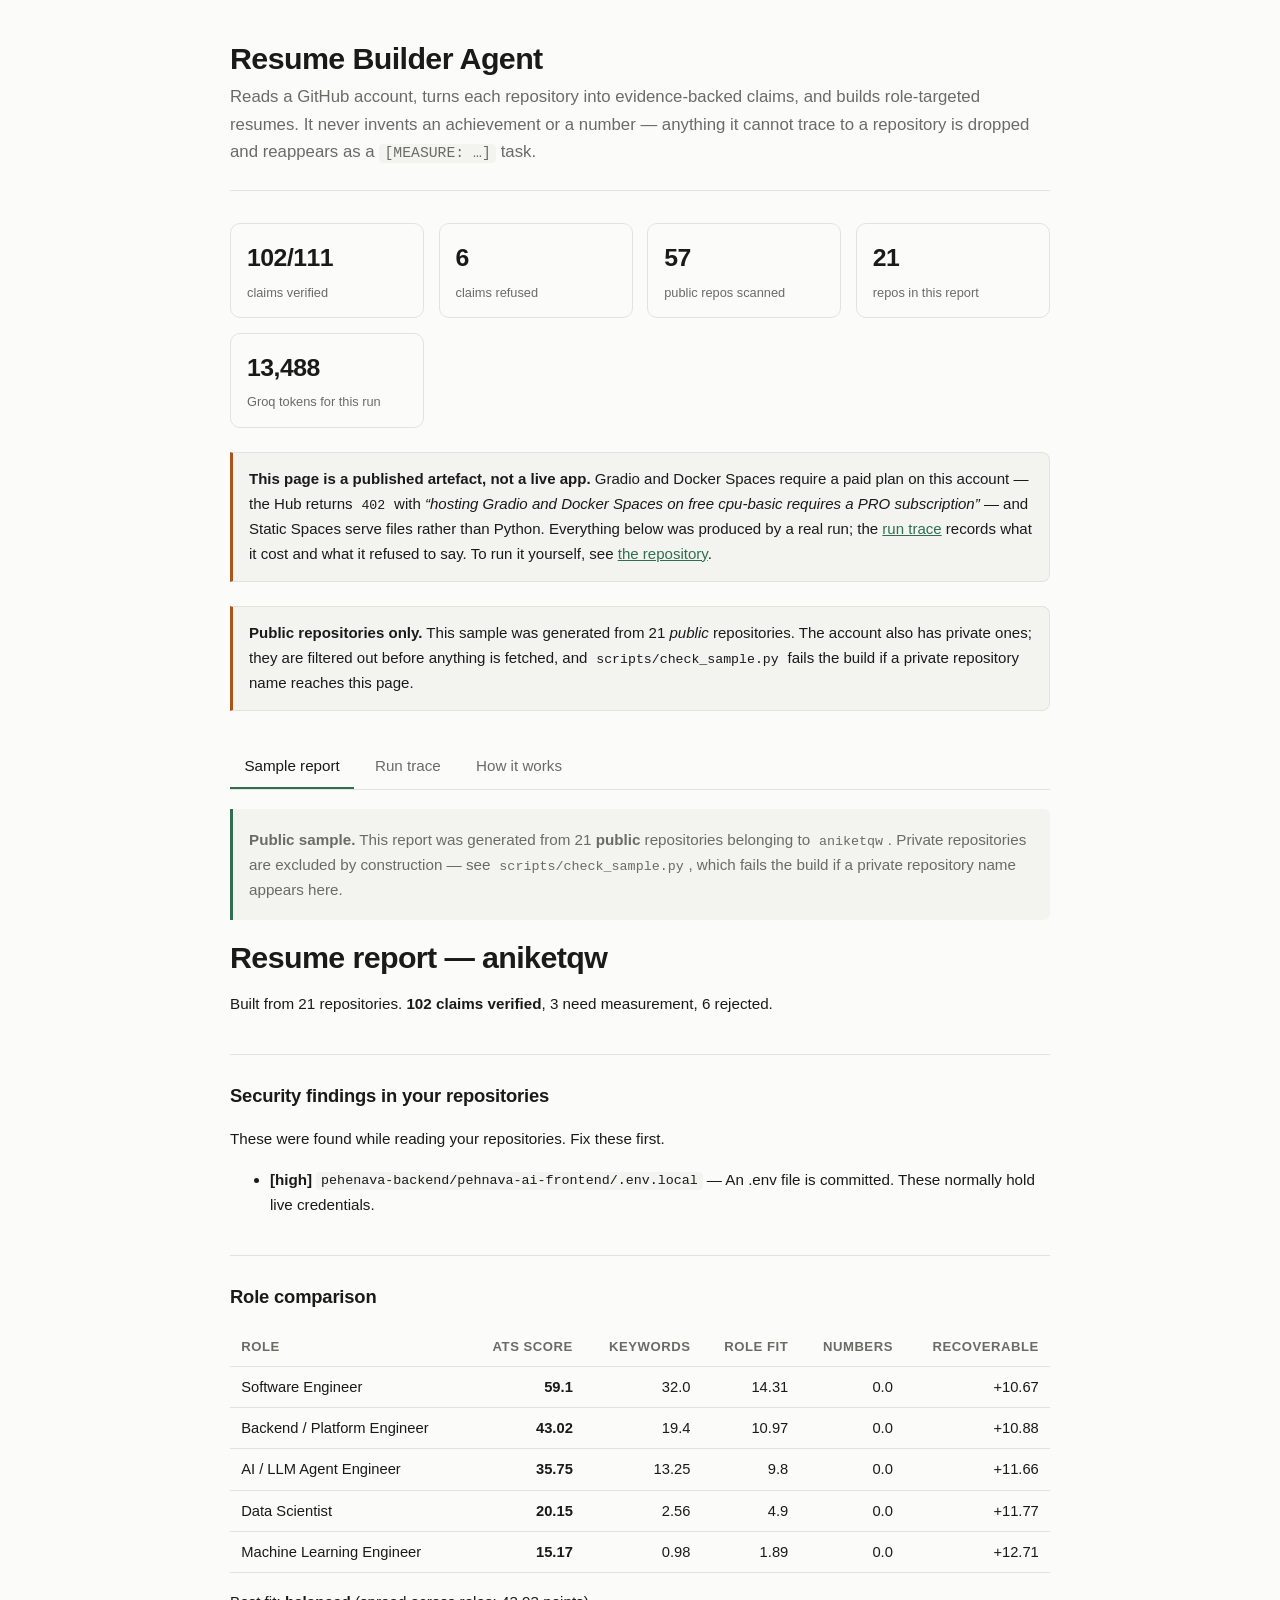
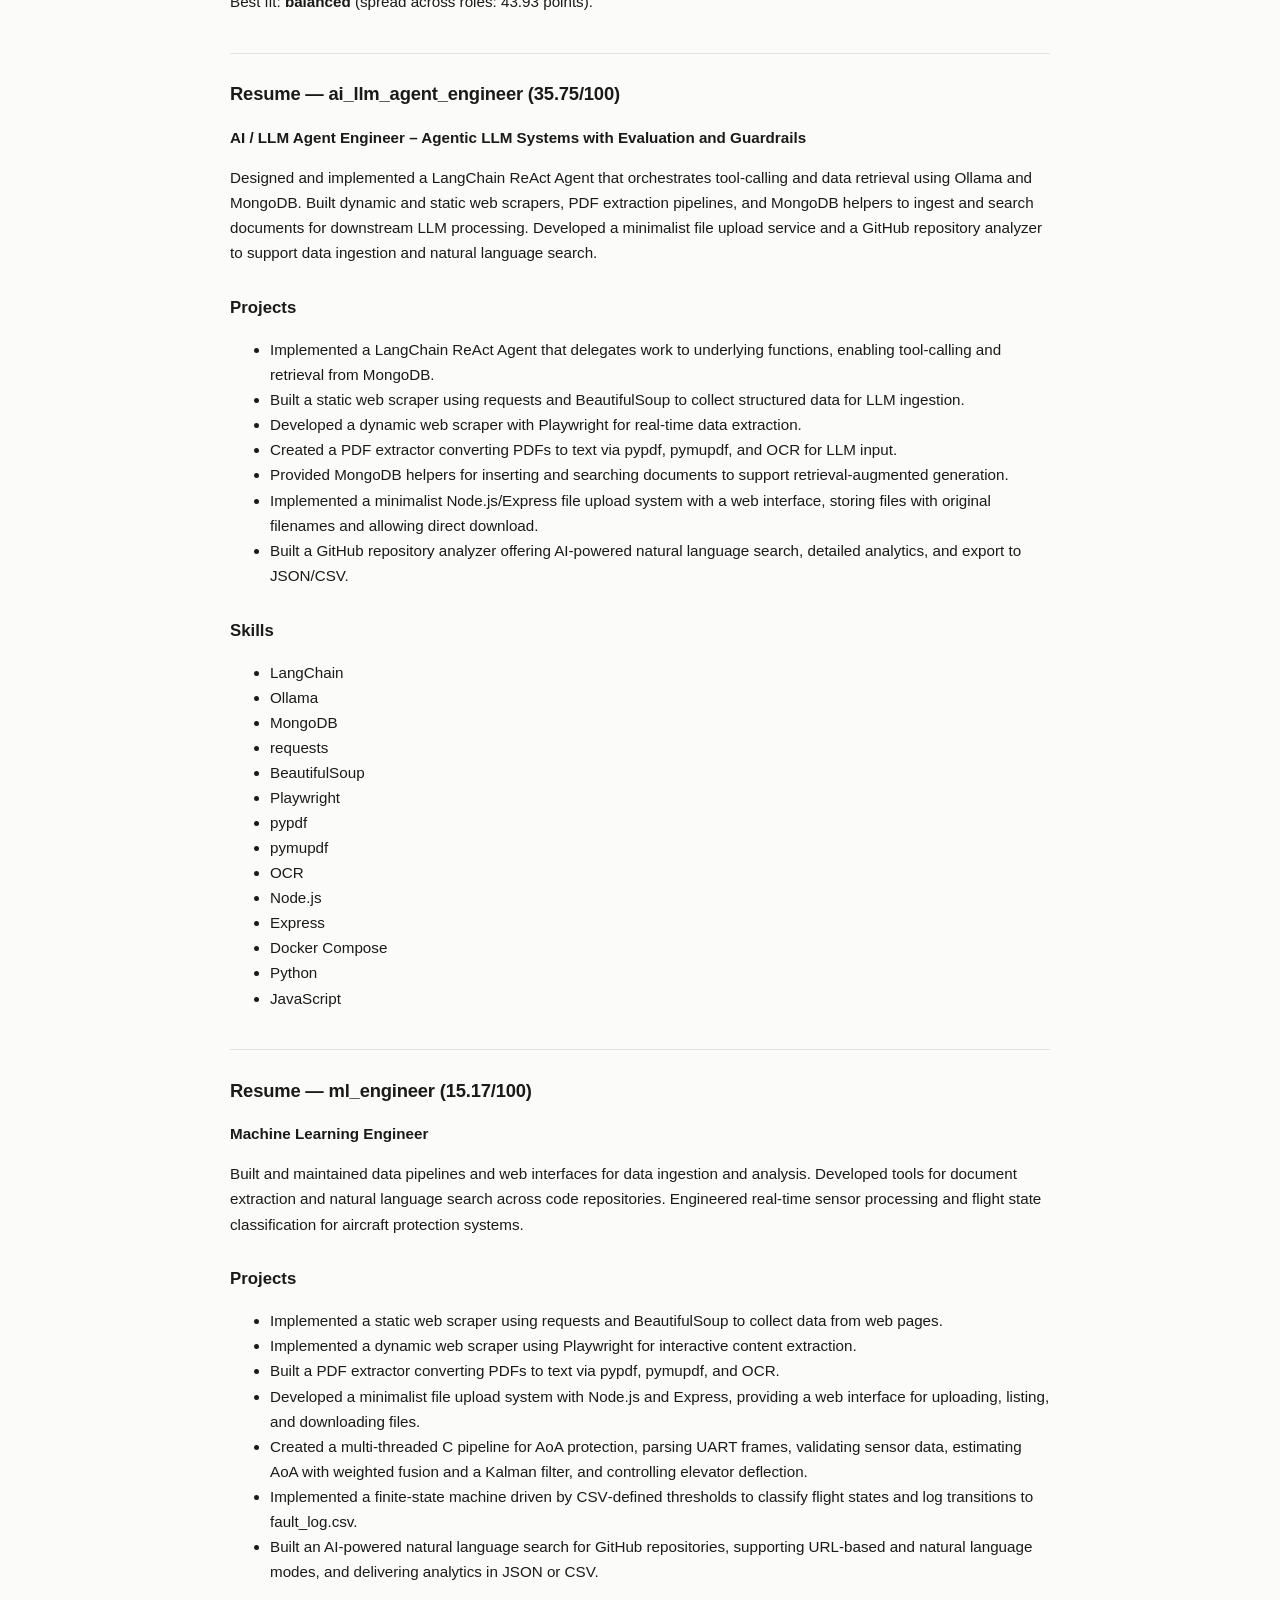
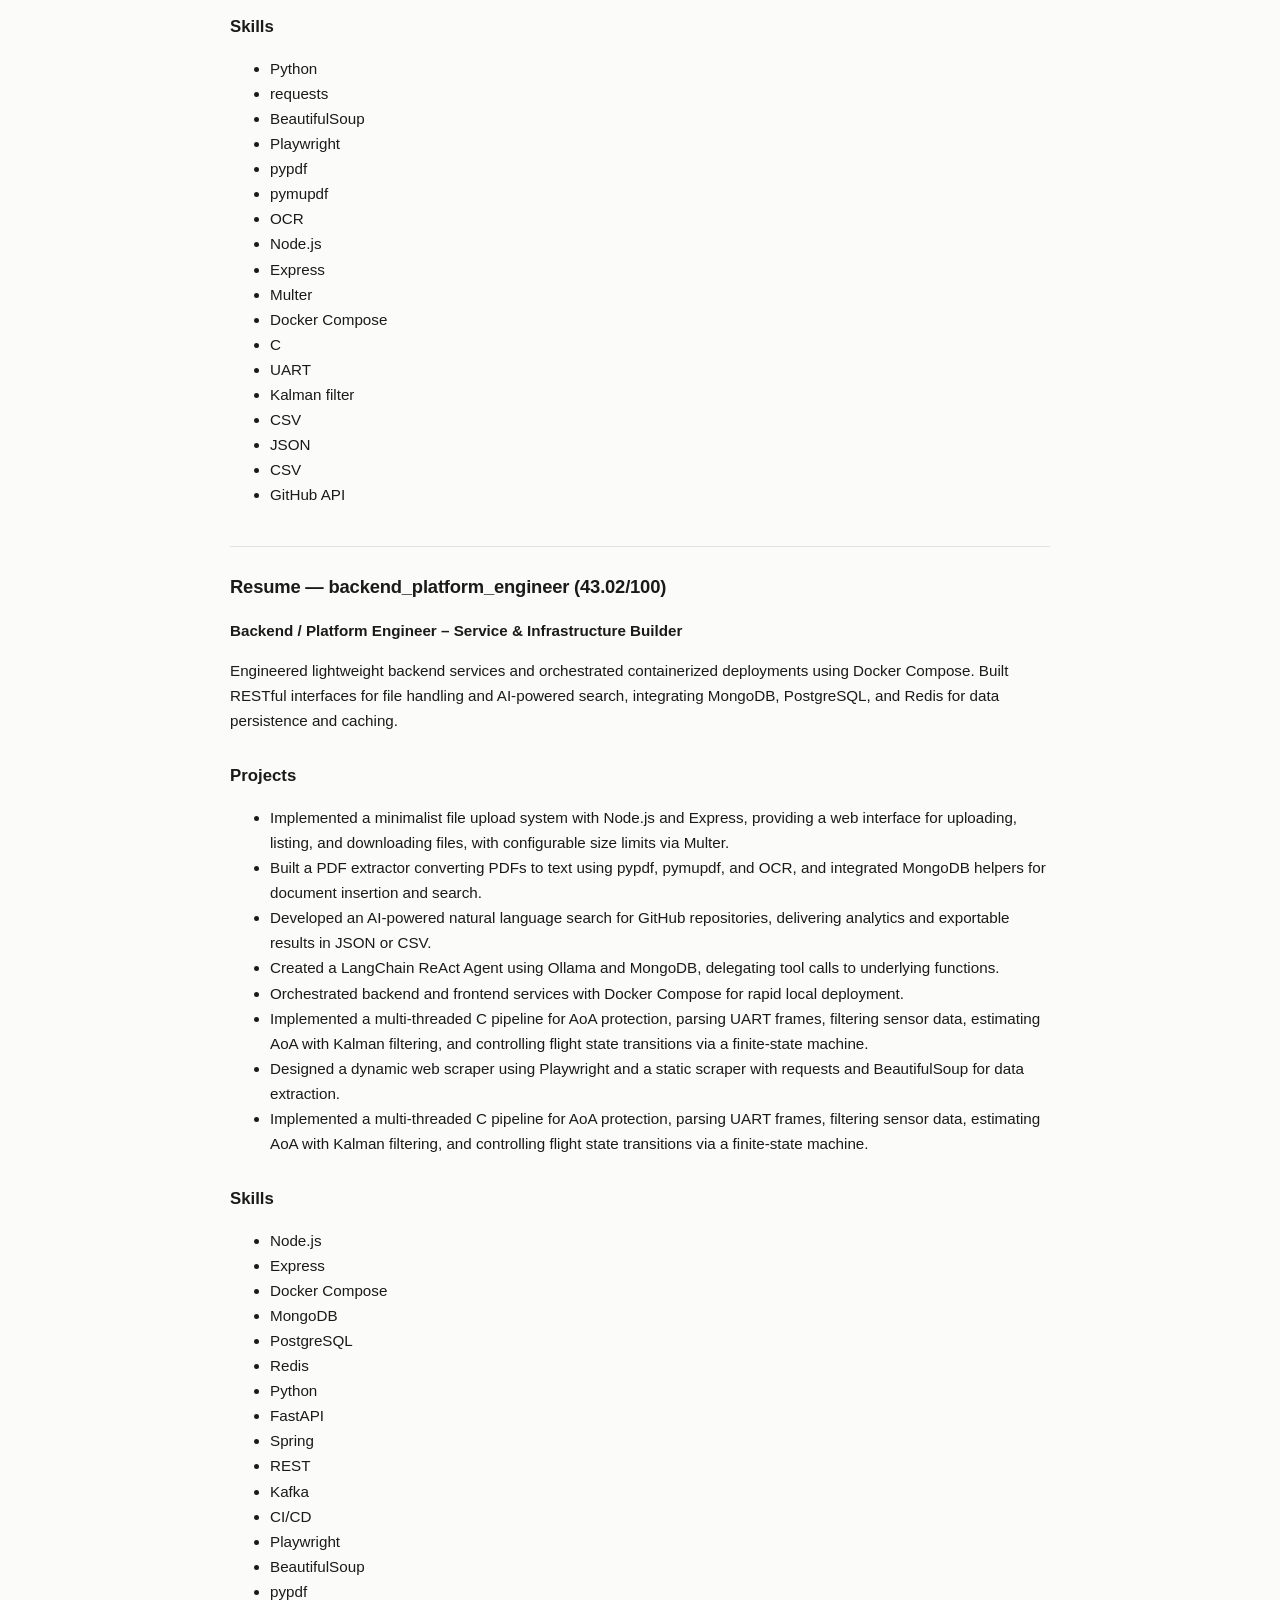
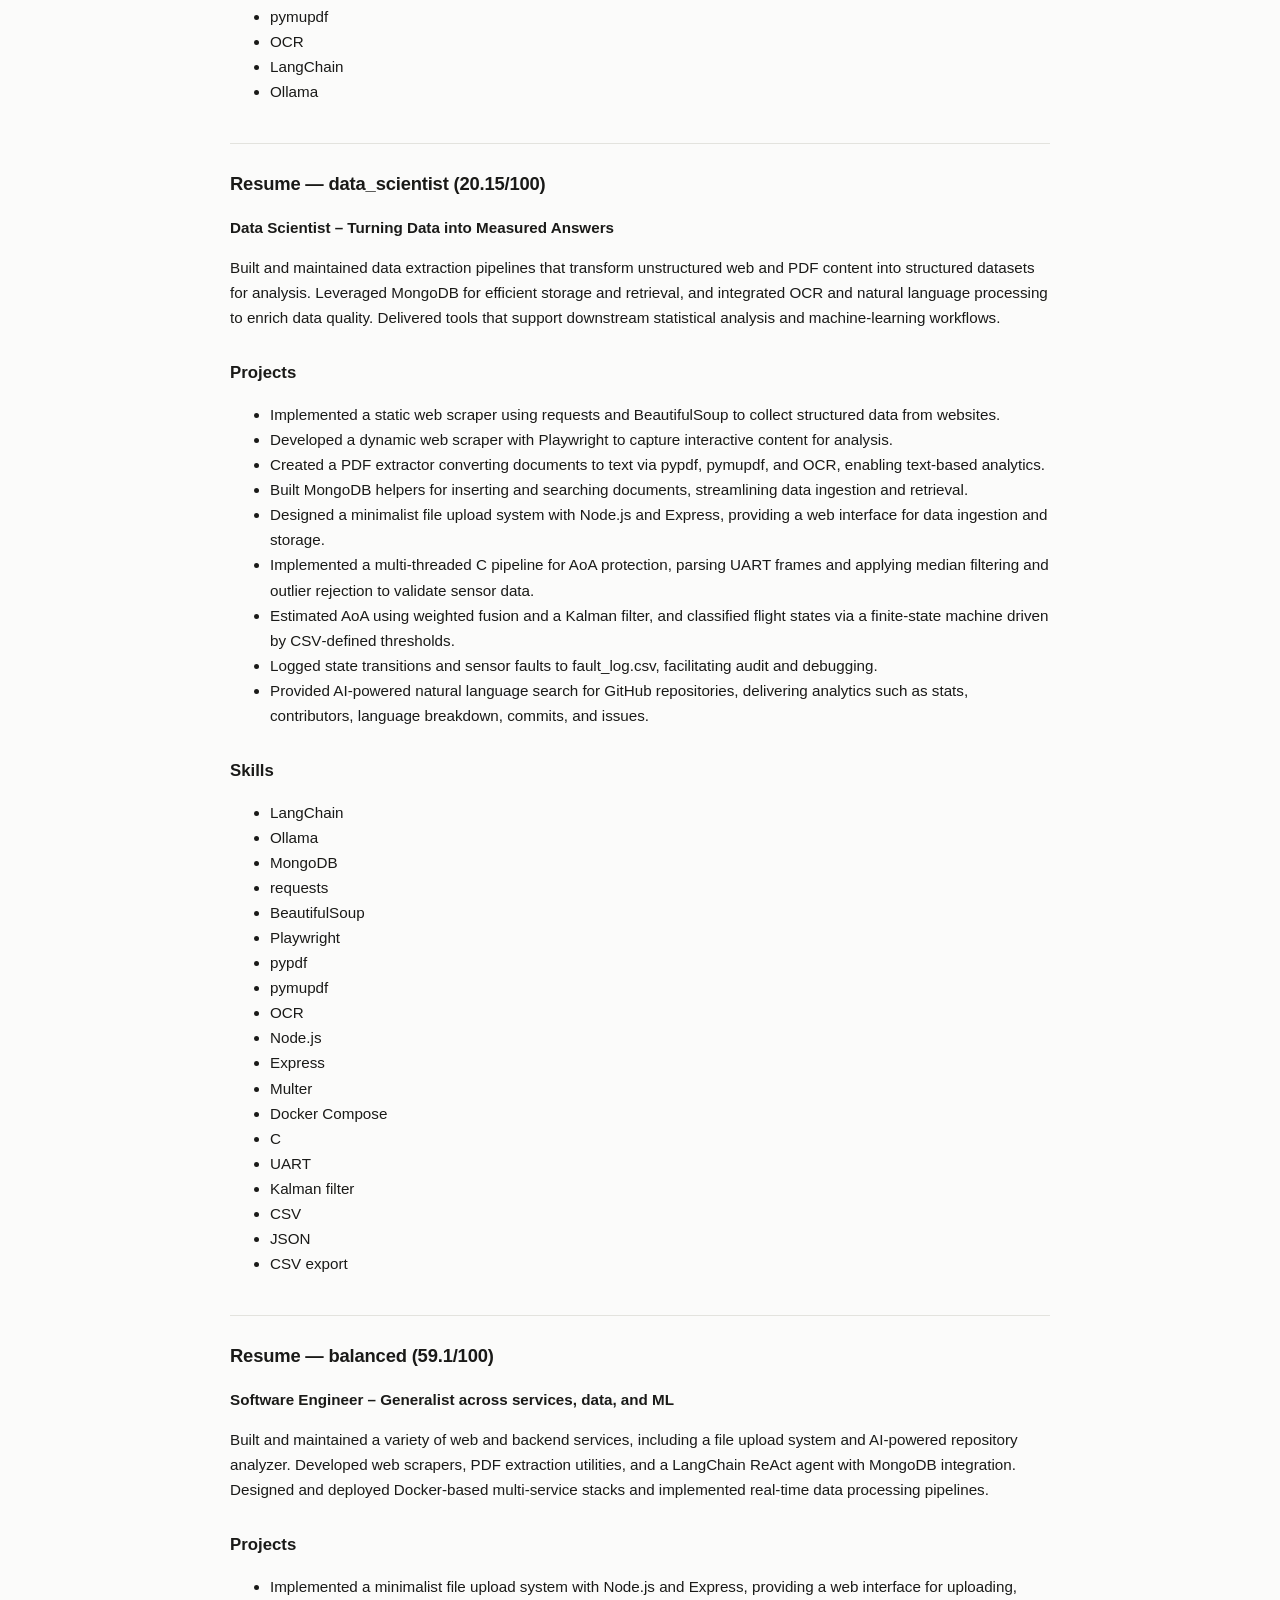
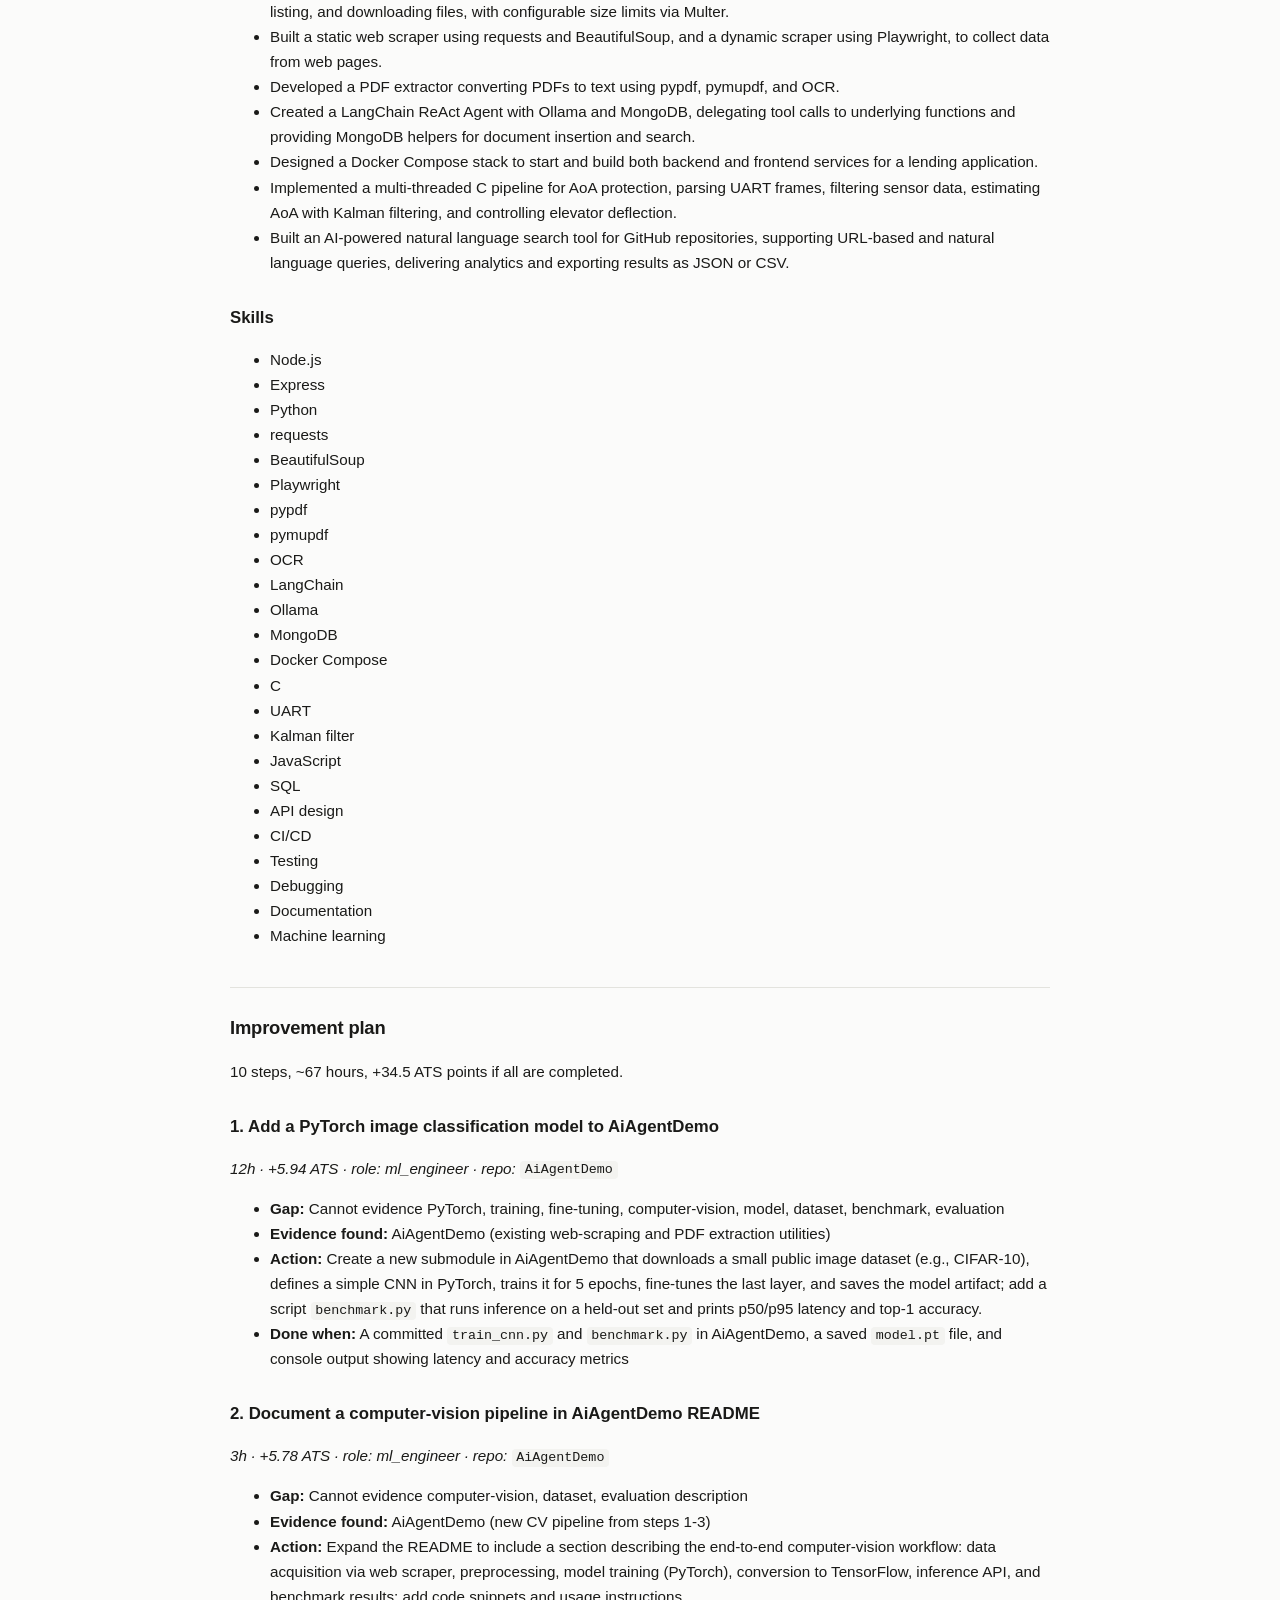
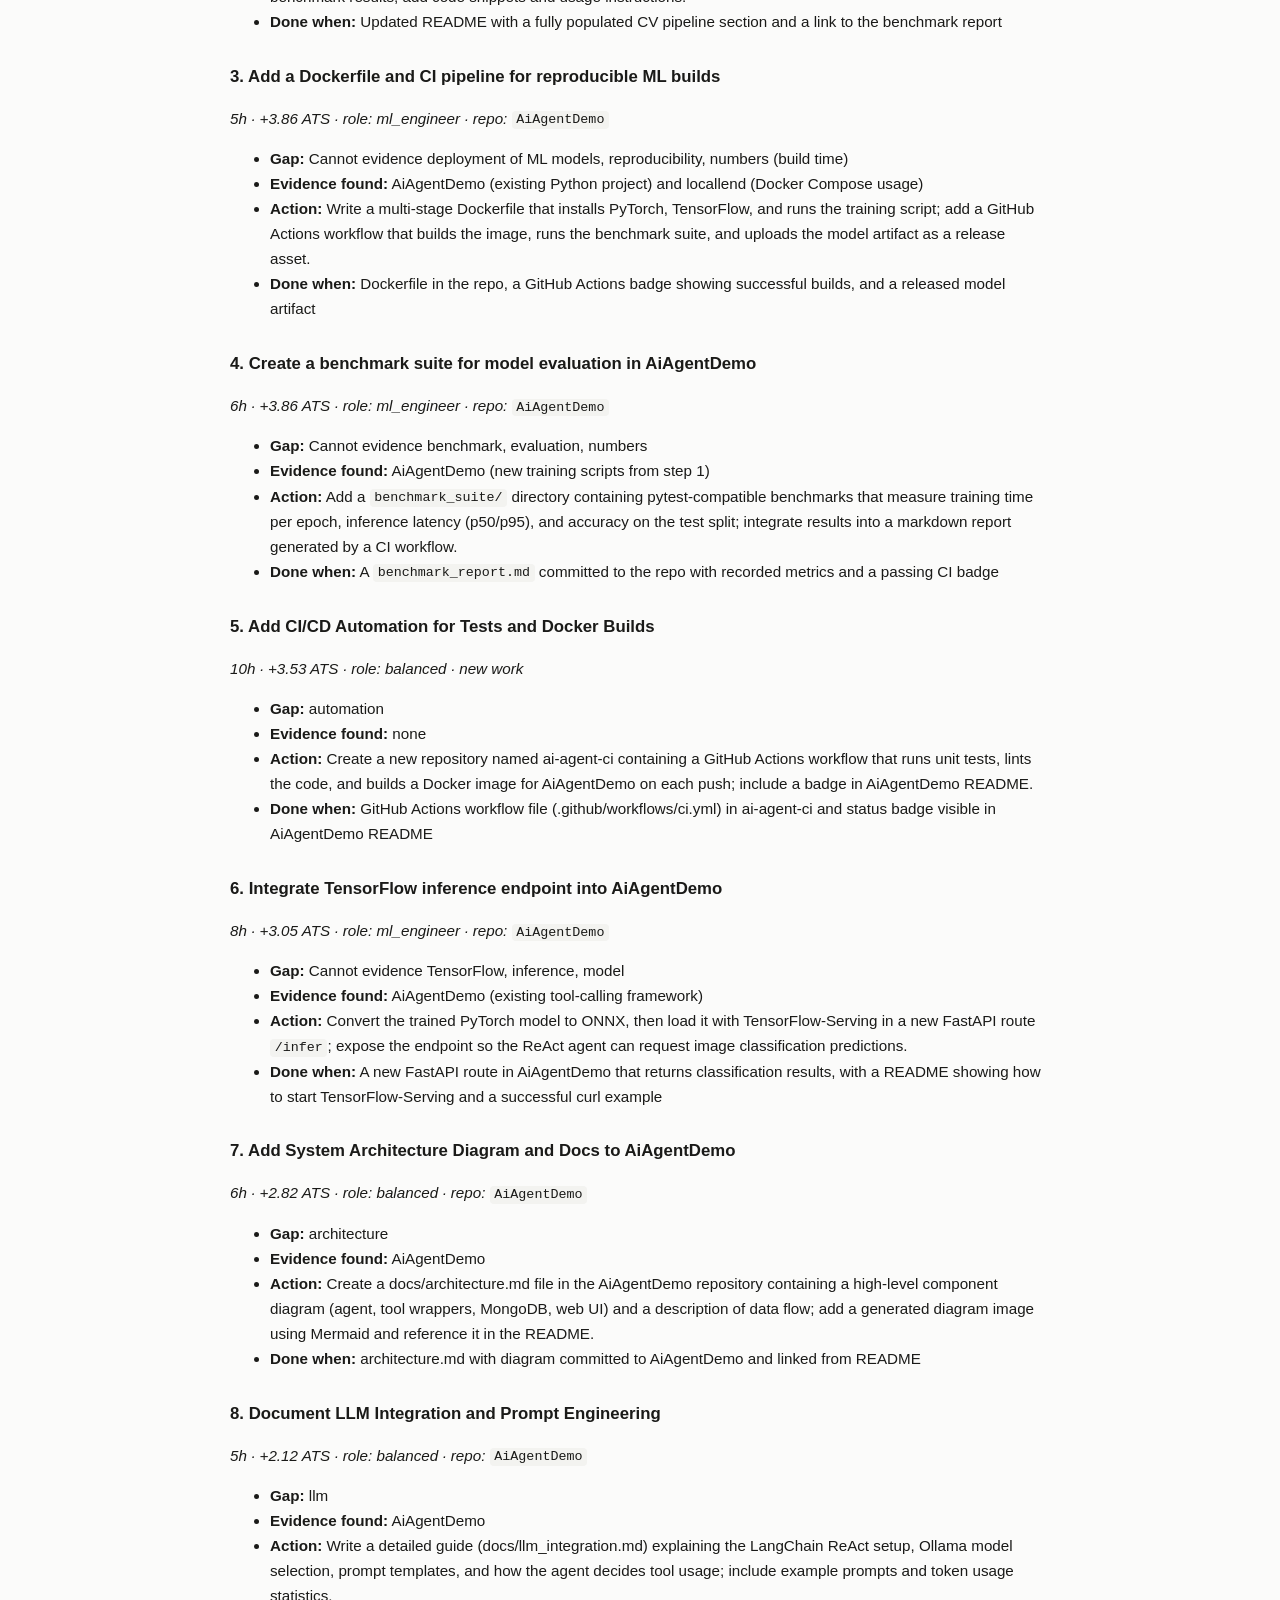
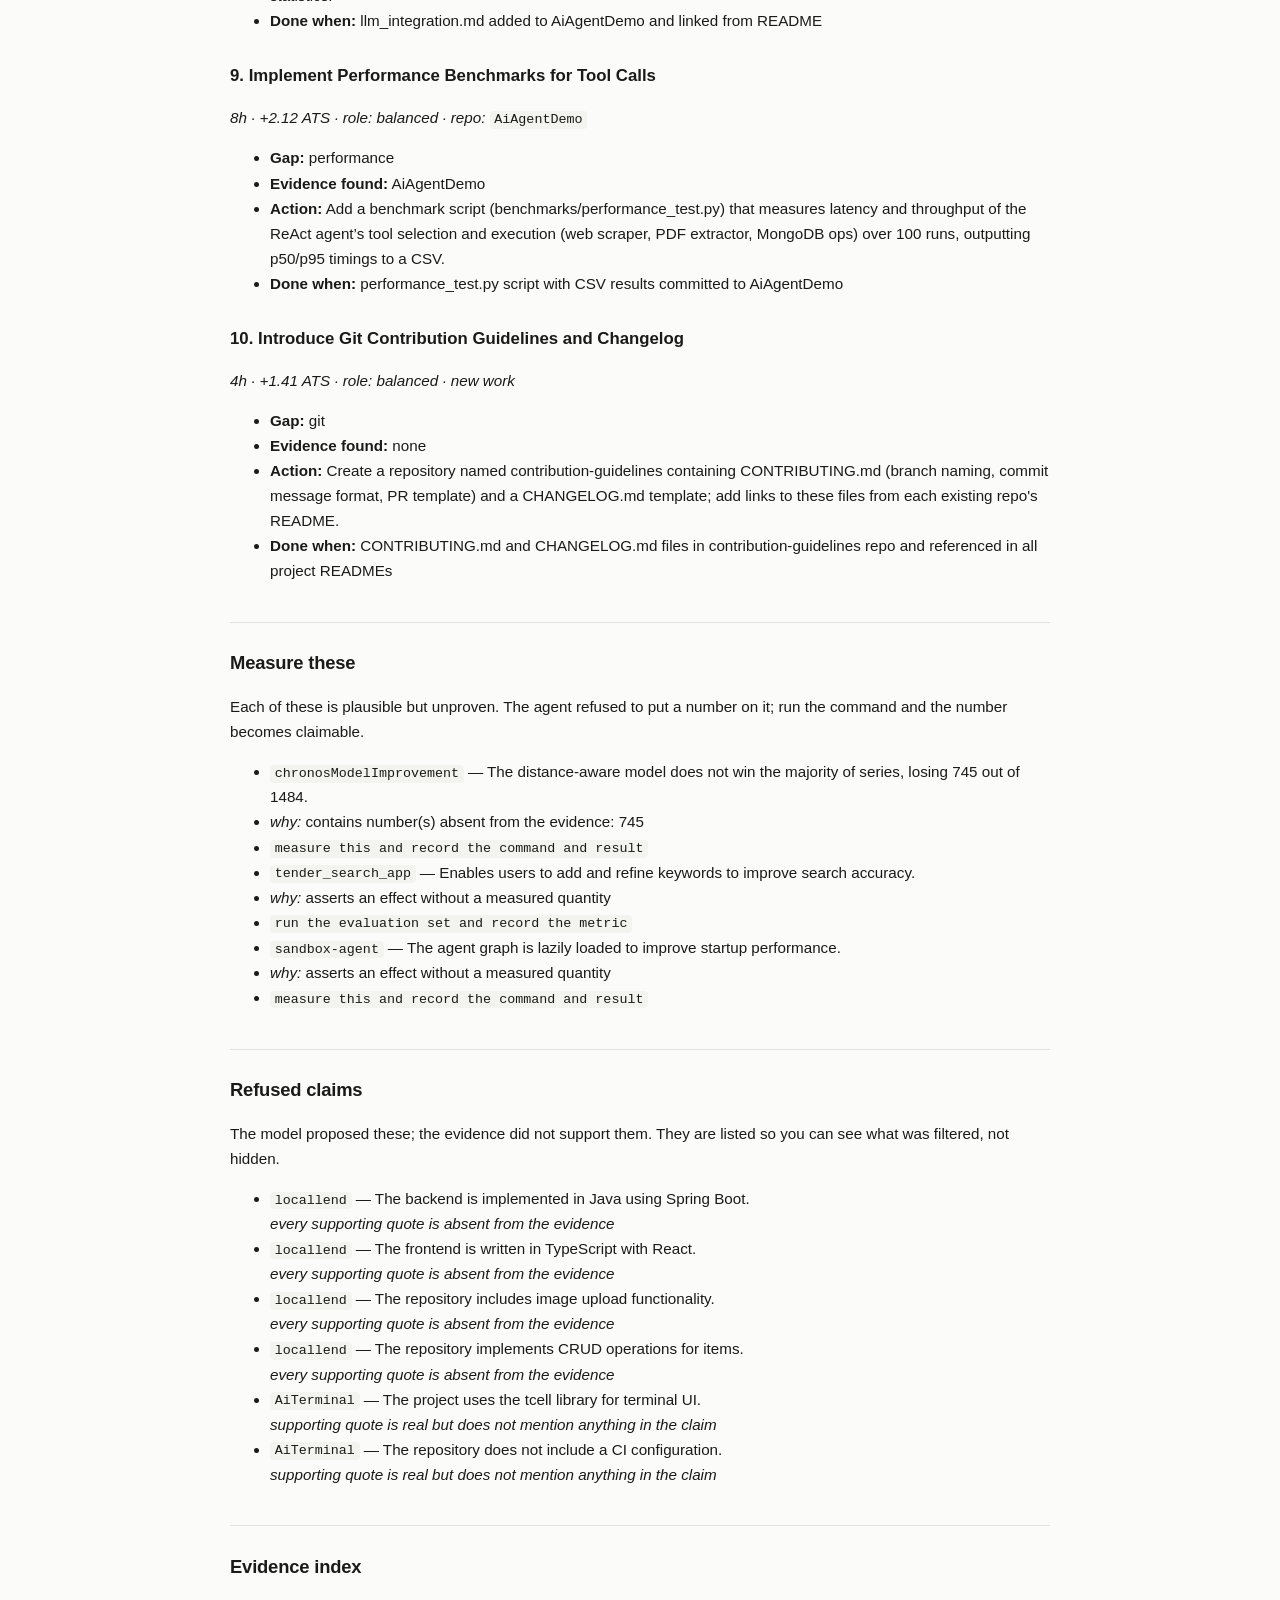
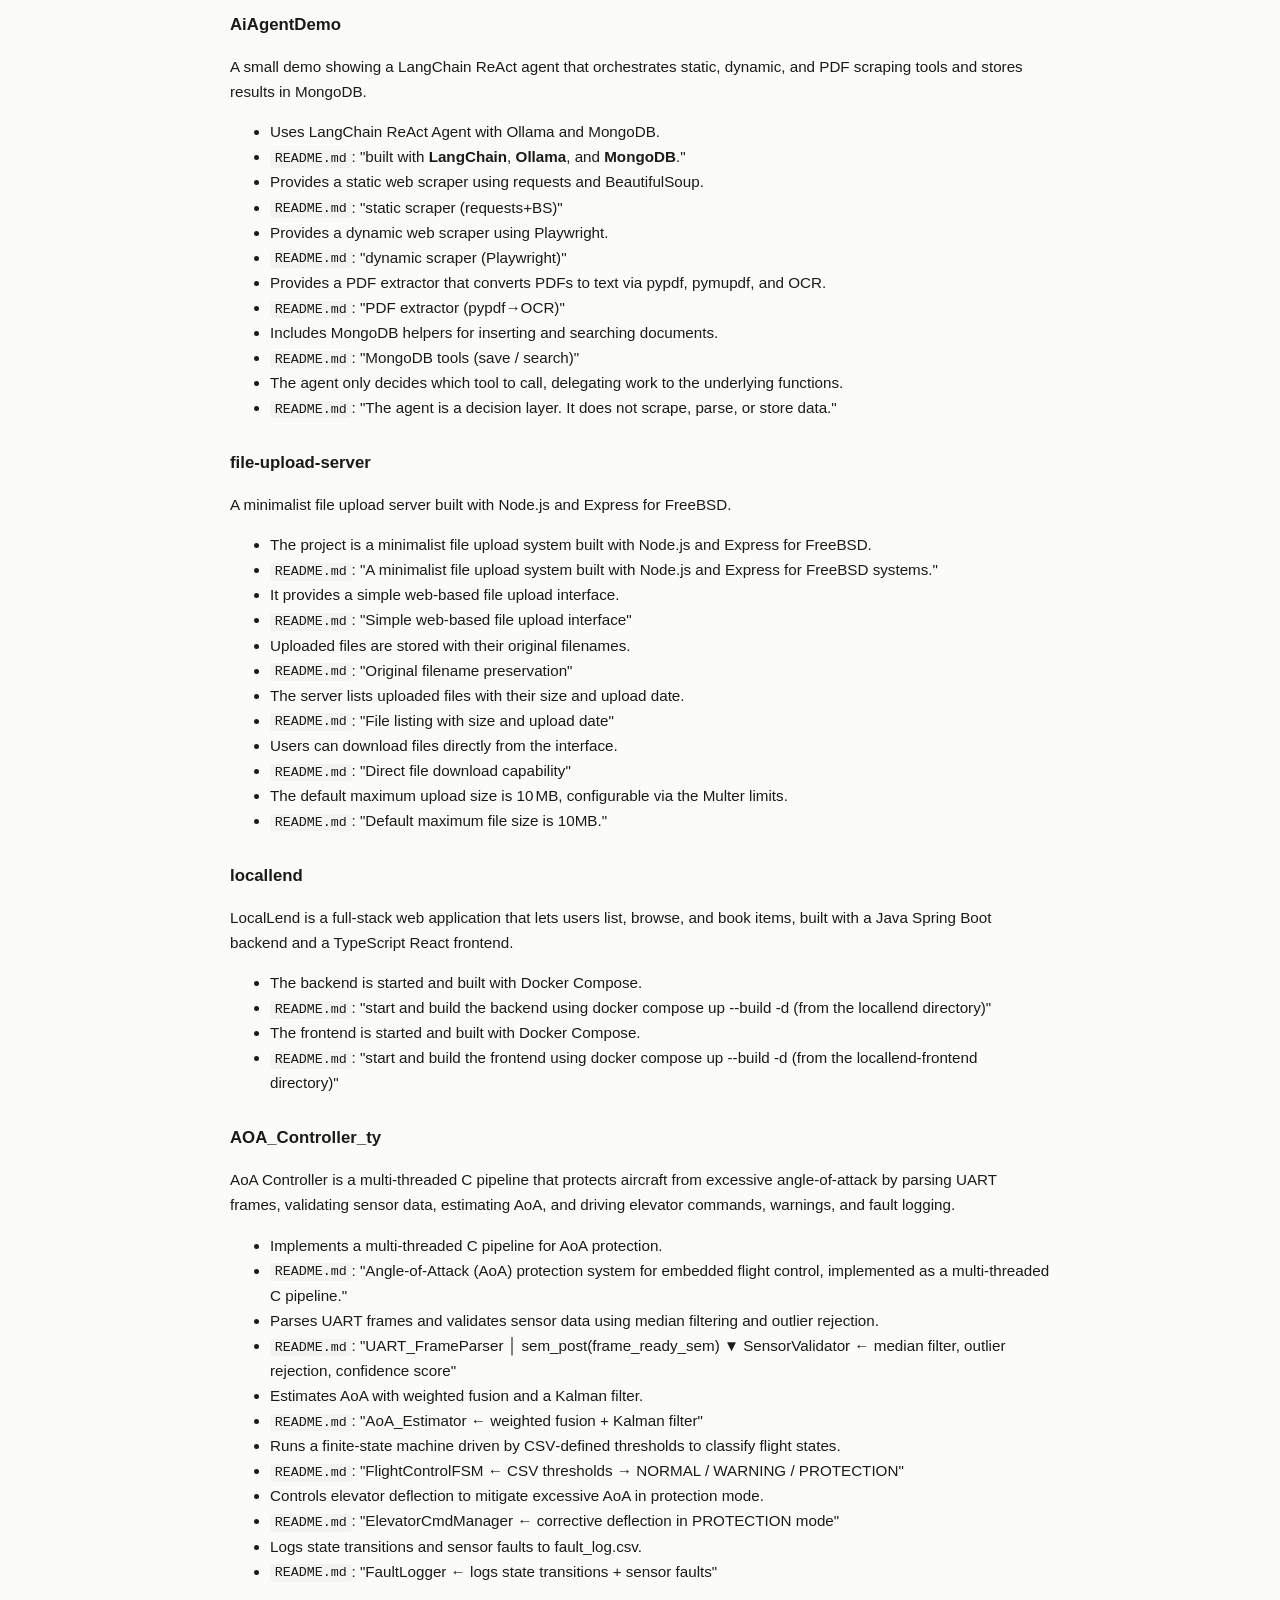
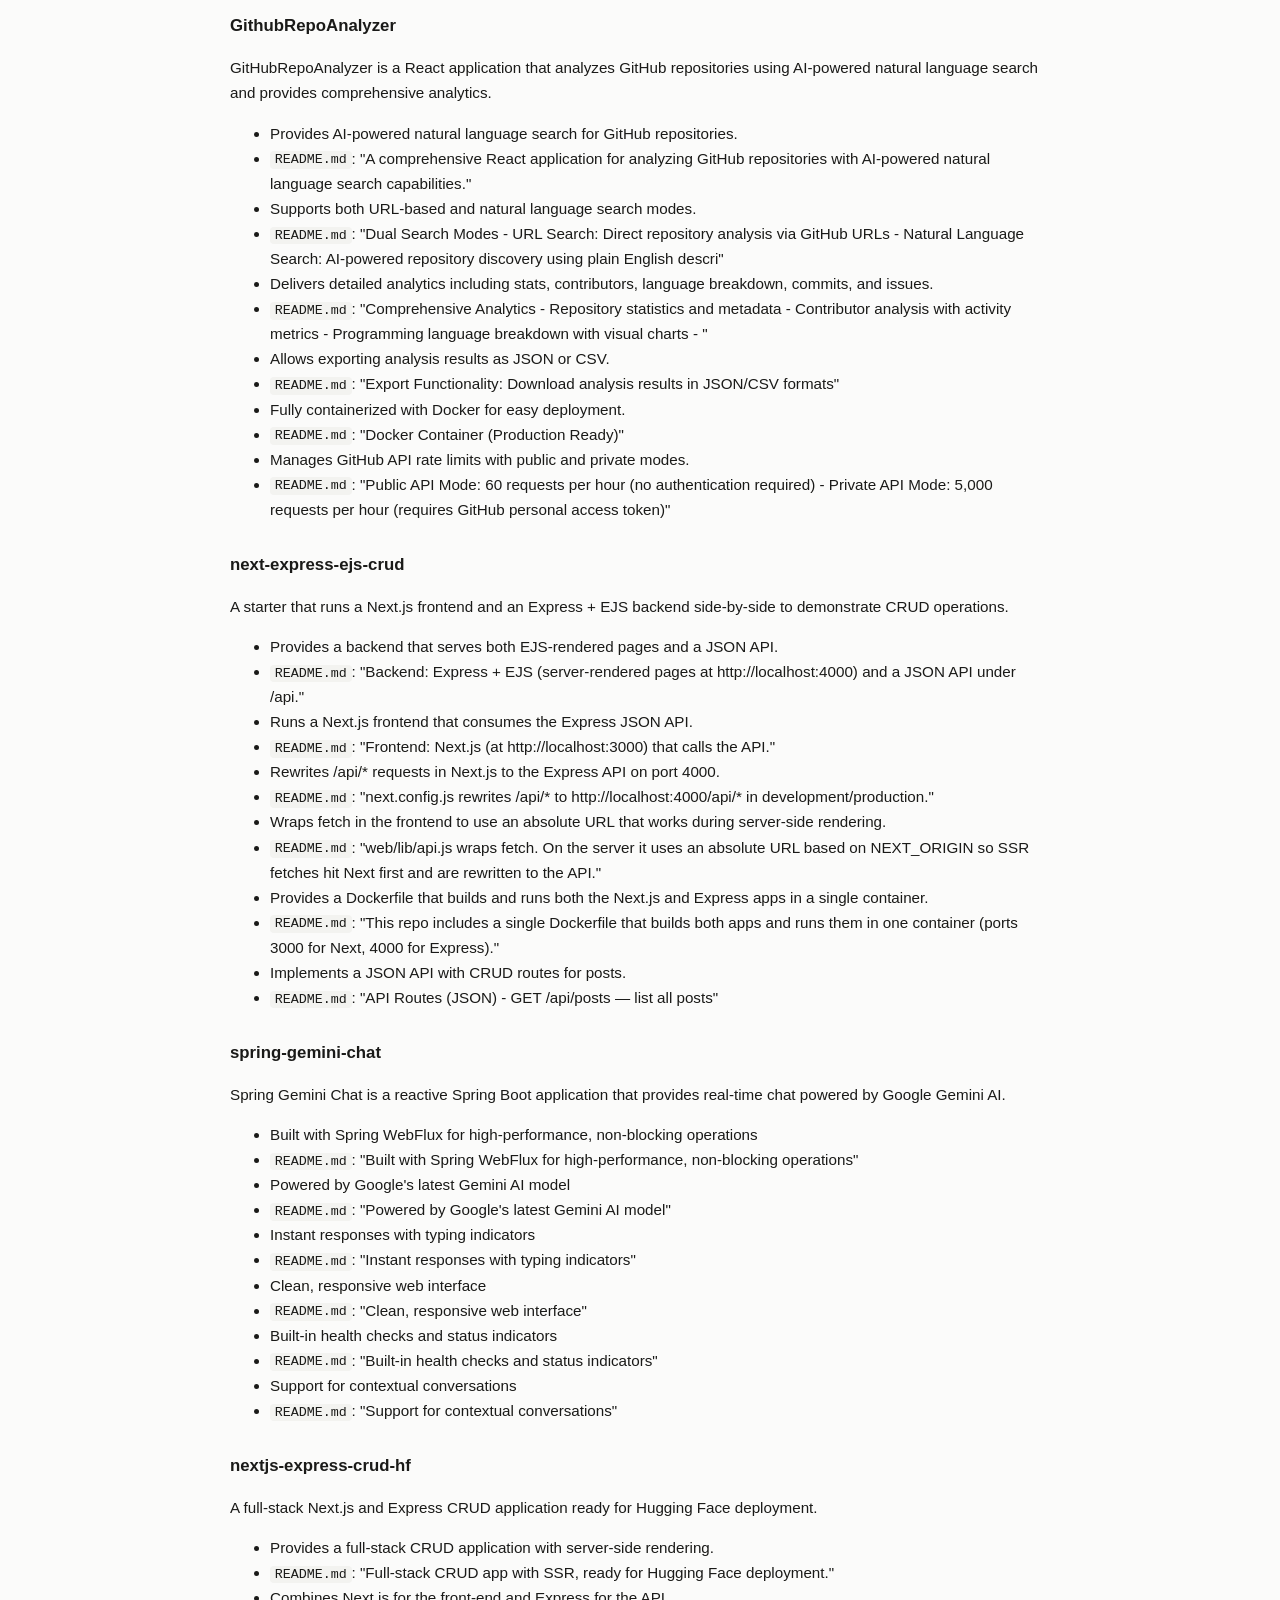
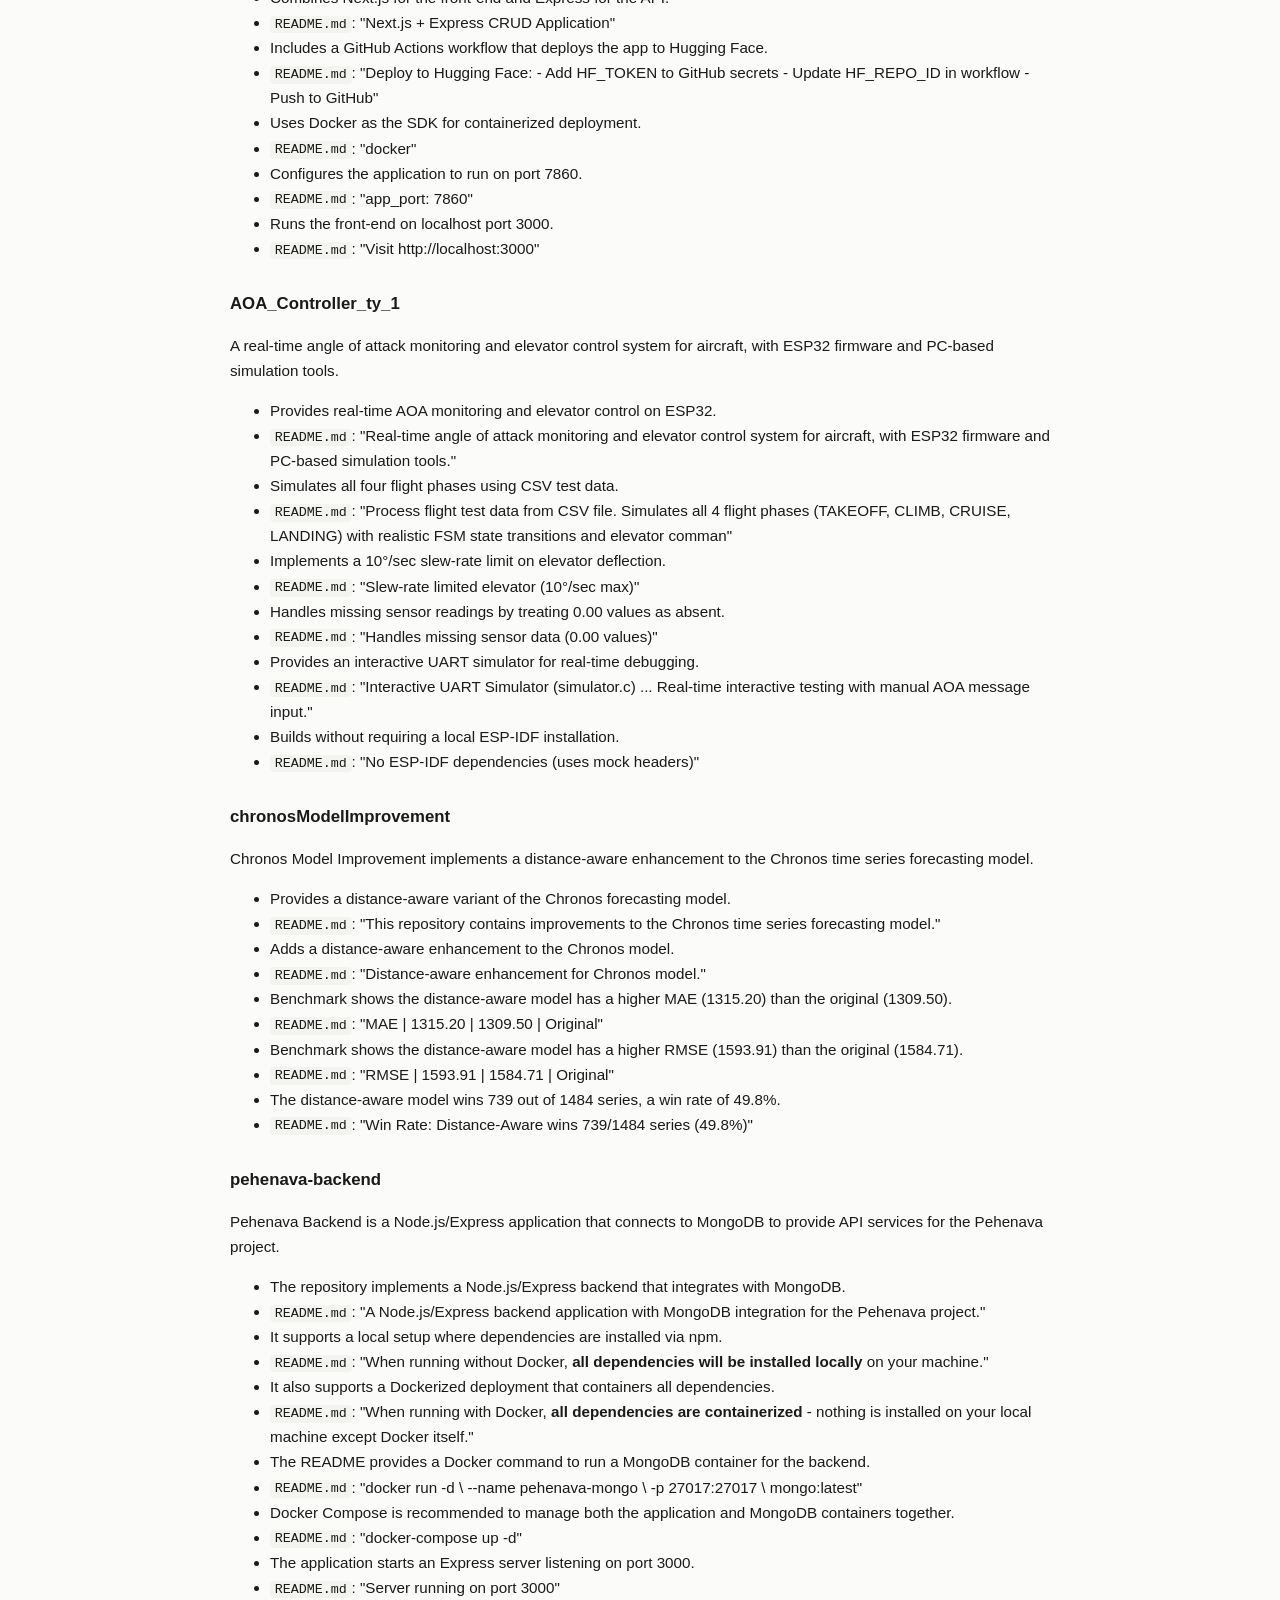
==== space/index.html @ b570e640 "Publish to a Hugging Face Space from GitHub Actions Modelled on the deployment in lecturelens-resear" ====
<!doctype html>
<html lang="en">
<head>
<meta charset="utf-8">
<meta name="viewport" content="width=device-width, initial-scale=1">
<title>Resume Builder Agent — evidence-grounded resumes from GitHub</title>
<meta name="description" content="Evidence-grounded resumes generated from GitHub repositories. Never invents an achievement or a number.">
<link rel="stylesheet" href="style.css">
</head>
<body>
<div class="wrap">
<header>
  <h1>Resume Builder Agent</h1>
  <p class="lede">Reads a GitHub account, turns each repository into
  evidence-backed claims, and builds role-targeted resumes. It never invents an
  achievement or a number &mdash; anything it cannot trace to a repository is
  dropped and reappears as a <code>[MEASURE: …]</code> task.</p>
</header>

<div class="cards"><div class="card"><div class="n">102/111</div><div class="k">claims verified</div></div><div class="card"><div class="n">6</div><div class="k">claims refused</div></div><div class="card"><div class="n">57</div><div class="k">public repos scanned</div></div><div class="card"><div class="n">21</div><div class="k">repos in this report</div></div><div class="card"><div class="n">13,488</div><div class="k">Groq tokens for this run</div></div></div>

<div class="note">
<strong>This page is a published artefact, not a live app.</strong>
Gradio and Docker Spaces require a paid plan on this account &mdash; the Hub
returns <code>402</code> with <em>&ldquo;hosting Gradio and Docker Spaces on free
cpu-basic requires a PRO subscription&rdquo;</em> &mdash; and Static Spaces serve
files rather than Python. Everything below was produced by a real run; the
<a href="#trace">run trace</a> records what it cost and what it refused to say.
To run it yourself, see
<a href="https://github.com/aniketqw/resume-builder-agent">the repository</a>.
</div>

<div class="note">
<strong>Public repositories only.</strong> This sample was generated from
21 <em>public</em> repositories. The account also has private ones; they
are filtered out before anything is fetched, and
<code>scripts/check_sample.py</code> fails the build if a private repository
name reaches this page.
</div>

<div class="tabs" role="tablist">
  <button role="tab" aria-selected="true"  aria-controls="p-report" id="t-report">Sample report</button>
  <button role="tab" aria-selected="false" aria-controls="p-trace"  id="t-trace">Run trace</button>
  <button role="tab" aria-selected="false" aria-controls="p-how"    id="t-how">How it works</button>
</div>

<section class="panel report" id="p-report" role="tabpanel" aria-labelledby="t-report">
<blockquote>
<p><strong>Public sample.</strong> This report was generated from 21 <strong>public</strong> repositories
belonging to <code>aniketqw</code>. Private repositories are excluded by construction —
see <code>scripts/check_sample.py</code>, which fails the build if a private repository
name appears here.</p>
</blockquote>
<h1 id="resume-report-aniketqw">Resume report — aniketqw</h1>
<p>Built from 21 repositories. <strong>102 claims verified</strong>, 3 need measurement, 6 rejected.</p>
<h2 id="security-findings-in-your-repositories">Security findings in your repositories</h2>
<p>These were found while reading your repositories. Fix these first.</p>
<ul>
<li><strong>[high]</strong> <code>pehenava-backend/pehnava-ai-frontend/.env.local</code> — An .env file is committed. These normally hold live credentials.</li>
</ul>
<h2 id="role-comparison">Role comparison</h2>
<div class="scroll"><table>
<thead>
<tr>
<th>Role</th>
<th style="text-align: right;">ATS score</th>
<th style="text-align: right;">Keywords</th>
<th style="text-align: right;">Role fit</th>
<th style="text-align: right;">Numbers</th>
<th style="text-align: right;">Recoverable</th>
</tr>
</thead>
<tbody>
<tr>
<td>Software Engineer</td>
<td style="text-align: right;"><strong>59.1</strong></td>
<td style="text-align: right;">32.0</td>
<td style="text-align: right;">14.31</td>
<td style="text-align: right;">0.0</td>
<td style="text-align: right;">+10.67</td>
</tr>
<tr>
<td>Backend / Platform Engineer</td>
<td style="text-align: right;"><strong>43.02</strong></td>
<td style="text-align: right;">19.4</td>
<td style="text-align: right;">10.97</td>
<td style="text-align: right;">0.0</td>
<td style="text-align: right;">+10.88</td>
</tr>
<tr>
<td>AI / LLM Agent Engineer</td>
<td style="text-align: right;"><strong>35.75</strong></td>
<td style="text-align: right;">13.25</td>
<td style="text-align: right;">9.8</td>
<td style="text-align: right;">0.0</td>
<td style="text-align: right;">+11.66</td>
</tr>
<tr>
<td>Data Scientist</td>
<td style="text-align: right;"><strong>20.15</strong></td>
<td style="text-align: right;">2.56</td>
<td style="text-align: right;">4.9</td>
<td style="text-align: right;">0.0</td>
<td style="text-align: right;">+11.77</td>
</tr>
<tr>
<td>Machine Learning Engineer</td>
<td style="text-align: right;"><strong>15.17</strong></td>
<td style="text-align: right;">0.98</td>
<td style="text-align: right;">1.89</td>
<td style="text-align: right;">0.0</td>
<td style="text-align: right;">+12.71</td>
</tr>
</tbody>
</table></div>
<p>Best fit: <strong>balanced</strong> (spread across roles: 43.93 points).</p>
<h2 id="resume-ai_llm_agent_engineer-3575100">Resume — ai_llm_agent_engineer (35.75/100)</h2>
<p><strong>AI / LLM Agent Engineer – Agentic LLM Systems with Evaluation and Guardrails</strong></p>
<p>Designed and implemented a LangChain ReAct Agent that orchestrates tool‑calling and data retrieval using Ollama and MongoDB. Built dynamic and static web scrapers, PDF extraction pipelines, and MongoDB helpers to ingest and search documents for downstream LLM processing. Developed a minimalist file upload service and a GitHub repository analyzer to support data ingestion and natural language search.</p>
<h3 id="projects">Projects</h3>
<ul>
<li>Implemented a LangChain ReAct Agent that delegates work to underlying functions, enabling tool‑calling and retrieval from MongoDB.</li>
<li>Built a static web scraper using requests and BeautifulSoup to collect structured data for LLM ingestion.</li>
<li>Developed a dynamic web scraper with Playwright for real‑time data extraction.</li>
<li>Created a PDF extractor converting PDFs to text via pypdf, pymupdf, and OCR for LLM input.</li>
<li>Provided MongoDB helpers for inserting and searching documents to support retrieval‑augmented generation.</li>
<li>Implemented a minimalist Node.js/Express file upload system with a web interface, storing files with original filenames and allowing direct download.</li>
<li>Built a GitHub repository analyzer offering AI‑powered natural language search, detailed analytics, and export to JSON/CSV.</li>
</ul>
<h3 id="skills">Skills</h3>
<ul>
<li>LangChain</li>
<li>Ollama</li>
<li>MongoDB</li>
<li>requests</li>
<li>BeautifulSoup</li>
<li>Playwright</li>
<li>pypdf</li>
<li>pymupdf</li>
<li>OCR</li>
<li>Node.js</li>
<li>Express</li>
<li>Docker Compose</li>
<li>Python</li>
<li>JavaScript</li>
</ul>
<h2 id="resume-ml_engineer-1517100">Resume — ml_engineer (15.17/100)</h2>
<p><strong>Machine Learning Engineer</strong></p>
<p>Built and maintained data pipelines and web interfaces for data ingestion and analysis. Developed tools for document extraction and natural language search across code repositories. Engineered real‑time sensor processing and flight state classification for aircraft protection systems.</p>
<h3 id="projects_1">Projects</h3>
<ul>
<li>Implemented a static web scraper using requests and BeautifulSoup to collect data from web pages.</li>
<li>Implemented a dynamic web scraper using Playwright for interactive content extraction.</li>
<li>Built a PDF extractor converting PDFs to text via pypdf, pymupdf, and OCR.</li>
<li>Developed a minimalist file upload system with Node.js and Express, providing a web interface for uploading, listing, and downloading files.</li>
<li>Created a multi‑threaded C pipeline for AoA protection, parsing UART frames, validating sensor data, estimating AoA with weighted fusion and a Kalman filter, and controlling elevator deflection.</li>
<li>Implemented a finite‑state machine driven by CSV‑defined thresholds to classify flight states and log transitions to fault_log.csv.</li>
<li>Built an AI‑powered natural language search for GitHub repositories, supporting URL‑based and natural language modes, and delivering analytics in JSON or CSV.</li>
</ul>
<h3 id="skills_1">Skills</h3>
<ul>
<li>Python</li>
<li>requests</li>
<li>BeautifulSoup</li>
<li>Playwright</li>
<li>pypdf</li>
<li>pymupdf</li>
<li>OCR</li>
<li>Node.js</li>
<li>Express</li>
<li>Multer</li>
<li>Docker Compose</li>
<li>C</li>
<li>UART</li>
<li>Kalman filter</li>
<li>CSV</li>
<li>JSON</li>
<li>CSV</li>
<li>GitHub API</li>
</ul>
<h2 id="resume-backend_platform_engineer-4302100">Resume — backend_platform_engineer (43.02/100)</h2>
<p><strong>Backend / Platform Engineer – Service &amp; Infrastructure Builder</strong></p>
<p>Engineered lightweight backend services and orchestrated containerized deployments using Docker Compose. Built RESTful interfaces for file handling and AI‑powered search, integrating MongoDB, PostgreSQL, and Redis for data persistence and caching.</p>
<h3 id="projects_2">Projects</h3>
<ul>
<li>Implemented a minimalist file upload system with Node.js and Express, providing a web interface for uploading, listing, and downloading files, with configurable size limits via Multer.</li>
<li>Built a PDF extractor converting PDFs to text using pypdf, pymupdf, and OCR, and integrated MongoDB helpers for document insertion and search.</li>
<li>Developed an AI‑powered natural language search for GitHub repositories, delivering analytics and exportable results in JSON or CSV.</li>
<li>Created a LangChain ReAct Agent using Ollama and MongoDB, delegating tool calls to underlying functions.</li>
<li>Orchestrated backend and frontend services with Docker Compose for rapid local deployment.</li>
<li>Implemented a multi‑threaded C pipeline for AoA protection, parsing UART frames, filtering sensor data, estimating AoA with Kalman filtering, and controlling flight state transitions via a finite‑state machine.</li>
<li>Designed a dynamic web scraper using Playwright and a static scraper with requests and BeautifulSoup for data extraction.</li>
<li>Implemented a multi‑threaded C pipeline for AoA protection, parsing UART frames, filtering sensor data, estimating AoA with Kalman filtering, and controlling flight state transitions via a finite‑state machine.</li>
</ul>
<h3 id="skills_2">Skills</h3>
<ul>
<li>Node.js</li>
<li>Express</li>
<li>Docker Compose</li>
<li>MongoDB</li>
<li>PostgreSQL</li>
<li>Redis</li>
<li>Python</li>
<li>FastAPI</li>
<li>Spring</li>
<li>REST</li>
<li>Kafka</li>
<li>CI/CD</li>
<li>Playwright</li>
<li>BeautifulSoup</li>
<li>pypdf</li>
<li>pymupdf</li>
<li>OCR</li>
<li>LangChain</li>
<li>Ollama</li>
</ul>
<h2 id="resume-data_scientist-2015100">Resume — data_scientist (20.15/100)</h2>
<p><strong>Data Scientist – Turning Data into Measured Answers</strong></p>
<p>Built and maintained data extraction pipelines that transform unstructured web and PDF content into structured datasets for analysis. Leveraged MongoDB for efficient storage and retrieval, and integrated OCR and natural language processing to enrich data quality. Delivered tools that support downstream statistical analysis and machine‑learning workflows.</p>
<h3 id="projects_3">Projects</h3>
<ul>
<li>Implemented a static web scraper using requests and BeautifulSoup to collect structured data from websites.</li>
<li>Developed a dynamic web scraper with Playwright to capture interactive content for analysis.</li>
<li>Created a PDF extractor converting documents to text via pypdf, pymupdf, and OCR, enabling text‑based analytics.</li>
<li>Built MongoDB helpers for inserting and searching documents, streamlining data ingestion and retrieval.</li>
<li>Designed a minimalist file upload system with Node.js and Express, providing a web interface for data ingestion and storage.</li>
<li>Implemented a multi‑threaded C pipeline for AoA protection, parsing UART frames and applying median filtering and outlier rejection to validate sensor data.</li>
<li>Estimated AoA using weighted fusion and a Kalman filter, and classified flight states via a finite‑state machine driven by CSV‑defined thresholds.</li>
<li>Logged state transitions and sensor faults to fault_log.csv, facilitating audit and debugging.</li>
<li>Provided AI‑powered natural language search for GitHub repositories, delivering analytics such as stats, contributors, language breakdown, commits, and issues.</li>
</ul>
<h3 id="skills_3">Skills</h3>
<ul>
<li>LangChain</li>
<li>Ollama</li>
<li>MongoDB</li>
<li>requests</li>
<li>BeautifulSoup</li>
<li>Playwright</li>
<li>pypdf</li>
<li>pymupdf</li>
<li>OCR</li>
<li>Node.js</li>
<li>Express</li>
<li>Multer</li>
<li>Docker Compose</li>
<li>C</li>
<li>UART</li>
<li>Kalman filter</li>
<li>CSV</li>
<li>JSON</li>
<li>CSV export</li>
</ul>
<h2 id="resume-balanced-591100">Resume — balanced (59.1/100)</h2>
<p><strong>Software Engineer – Generalist across services, data, and ML</strong></p>
<p>Built and maintained a variety of web and backend services, including a file upload system and AI‑powered repository analyzer. Developed web scrapers, PDF extraction utilities, and a LangChain ReAct agent with MongoDB integration. Designed and deployed Docker‑based multi‑service stacks and implemented real‑time data processing pipelines.</p>
<h3 id="projects_4">Projects</h3>
<ul>
<li>Implemented a minimalist file upload system with Node.js and Express, providing a web interface for uploading, listing, and downloading files, with configurable size limits via Multer.</li>
<li>Built a static web scraper using requests and BeautifulSoup, and a dynamic scraper using Playwright, to collect data from web pages.</li>
<li>Developed a PDF extractor converting PDFs to text using pypdf, pymupdf, and OCR.</li>
<li>Created a LangChain ReAct Agent with Ollama and MongoDB, delegating tool calls to underlying functions and providing MongoDB helpers for document insertion and search.</li>
<li>Designed a Docker Compose stack to start and build both backend and frontend services for a lending application.</li>
<li>Implemented a multi‑threaded C pipeline for AoA protection, parsing UART frames, filtering sensor data, estimating AoA with Kalman filtering, and controlling elevator deflection.</li>
<li>Built an AI‑powered natural language search tool for GitHub repositories, supporting URL‑based and natural language queries, delivering analytics and exporting results as JSON or CSV.</li>
</ul>
<h3 id="skills_4">Skills</h3>
<ul>
<li>Node.js</li>
<li>Express</li>
<li>Python</li>
<li>requests</li>
<li>BeautifulSoup</li>
<li>Playwright</li>
<li>pypdf</li>
<li>pymupdf</li>
<li>OCR</li>
<li>LangChain</li>
<li>Ollama</li>
<li>MongoDB</li>
<li>Docker Compose</li>
<li>C</li>
<li>UART</li>
<li>Kalman filter</li>
<li>JavaScript</li>
<li>SQL</li>
<li>API design</li>
<li>CI/CD</li>
<li>Testing</li>
<li>Debugging</li>
<li>Documentation</li>
<li>Machine learning</li>
</ul>
<h2 id="improvement-plan">Improvement plan</h2>
<p>10 steps, ~67 hours, +34.5 ATS points if all are completed.</p>
<h3 id="1-add-a-pytorch-image-classification-model-to-aiagentdemo">1. Add a PyTorch image classification model to AiAgentDemo</h3>
<p><em>12h · +5.94 ATS · role: ml_engineer · repo: <code>AiAgentDemo</code></em></p>
<ul>
<li><strong>Gap:</strong> Cannot evidence PyTorch, training, fine‑tuning, computer‑vision, model, dataset, benchmark, evaluation</li>
<li><strong>Evidence found:</strong> AiAgentDemo (existing web‑scraping and PDF extraction utilities)</li>
<li><strong>Action:</strong> Create a new submodule in AiAgentDemo that downloads a small public image dataset (e.g., CIFAR‑10), defines a simple CNN in PyTorch, trains it for 5 epochs, fine‑tunes the last layer, and saves the model artifact; add a script <code>benchmark.py</code> that runs inference on a held‑out set and prints p50/p95 latency and top‑1 accuracy.</li>
<li><strong>Done when:</strong> A committed <code>train_cnn.py</code> and <code>benchmark.py</code> in AiAgentDemo, a saved <code>model.pt</code> file, and console output showing latency and accuracy metrics</li>
</ul>
<h3 id="2-document-a-computervision-pipeline-in-aiagentdemo-readme">2. Document a computer‑vision pipeline in AiAgentDemo README</h3>
<p><em>3h · +5.78 ATS · role: ml_engineer · repo: <code>AiAgentDemo</code></em></p>
<ul>
<li><strong>Gap:</strong> Cannot evidence computer‑vision, dataset, evaluation description</li>
<li><strong>Evidence found:</strong> AiAgentDemo (new CV pipeline from steps 1‑3)</li>
<li><strong>Action:</strong> Expand the README to include a section describing the end‑to‑end computer‑vision workflow: data acquisition via web scraper, preprocessing, model training (PyTorch), conversion to TensorFlow, inference API, and benchmark results; add code snippets and usage instructions.</li>
<li><strong>Done when:</strong> Updated README with a fully populated CV pipeline section and a link to the benchmark report</li>
</ul>
<h3 id="3-add-a-dockerfile-and-ci-pipeline-for-reproducible-ml-builds">3. Add a Dockerfile and CI pipeline for reproducible ML builds</h3>
<p><em>5h · +3.86 ATS · role: ml_engineer · repo: <code>AiAgentDemo</code></em></p>
<ul>
<li><strong>Gap:</strong> Cannot evidence deployment of ML models, reproducibility, numbers (build time)</li>
<li><strong>Evidence found:</strong> AiAgentDemo (existing Python project) and locallend (Docker Compose usage)</li>
<li><strong>Action:</strong> Write a multi‑stage Dockerfile that installs PyTorch, TensorFlow, and runs the training script; add a GitHub Actions workflow that builds the image, runs the benchmark suite, and uploads the model artifact as a release asset.</li>
<li><strong>Done when:</strong> Dockerfile in the repo, a GitHub Actions badge showing successful builds, and a released model artifact</li>
</ul>
<h3 id="4-create-a-benchmark-suite-for-model-evaluation-in-aiagentdemo">4. Create a benchmark suite for model evaluation in AiAgentDemo</h3>
<p><em>6h · +3.86 ATS · role: ml_engineer · repo: <code>AiAgentDemo</code></em></p>
<ul>
<li><strong>Gap:</strong> Cannot evidence benchmark, evaluation, numbers</li>
<li><strong>Evidence found:</strong> AiAgentDemo (new training scripts from step 1)</li>
<li><strong>Action:</strong> Add a <code>benchmark_suite/</code> directory containing pytest‑compatible benchmarks that measure training time per epoch, inference latency (p50/p95), and accuracy on the test split; integrate results into a markdown report generated by a CI workflow.</li>
<li><strong>Done when:</strong> A <code>benchmark_report.md</code> committed to the repo with recorded metrics and a passing CI badge</li>
</ul>
<h3 id="5-add-cicd-automation-for-tests-and-docker-builds">5. Add CI/CD Automation for Tests and Docker Builds</h3>
<p><em>10h · +3.53 ATS · role: balanced · new work</em></p>
<ul>
<li><strong>Gap:</strong> automation</li>
<li><strong>Evidence found:</strong> none</li>
<li><strong>Action:</strong> Create a new repository named ai-agent-ci containing a GitHub Actions workflow that runs unit tests, lints the code, and builds a Docker image for AiAgentDemo on each push; include a badge in AiAgentDemo README.</li>
<li><strong>Done when:</strong> GitHub Actions workflow file (.github/workflows/ci.yml) in ai-agent-ci and status badge visible in AiAgentDemo README</li>
</ul>
<h3 id="6-integrate-tensorflow-inference-endpoint-into-aiagentdemo">6. Integrate TensorFlow inference endpoint into AiAgentDemo</h3>
<p><em>8h · +3.05 ATS · role: ml_engineer · repo: <code>AiAgentDemo</code></em></p>
<ul>
<li><strong>Gap:</strong> Cannot evidence TensorFlow, inference, model</li>
<li><strong>Evidence found:</strong> AiAgentDemo (existing tool‑calling framework)</li>
<li><strong>Action:</strong> Convert the trained PyTorch model to ONNX, then load it with TensorFlow‑Serving in a new FastAPI route <code>/infer</code>; expose the endpoint so the ReAct agent can request image classification predictions.</li>
<li><strong>Done when:</strong> A new FastAPI route in AiAgentDemo that returns classification results, with a README showing how to start TensorFlow‑Serving and a successful curl example</li>
</ul>
<h3 id="7-add-system-architecture-diagram-and-docs-to-aiagentdemo">7. Add System Architecture Diagram and Docs to AiAgentDemo</h3>
<p><em>6h · +2.82 ATS · role: balanced · repo: <code>AiAgentDemo</code></em></p>
<ul>
<li><strong>Gap:</strong> architecture</li>
<li><strong>Evidence found:</strong> AiAgentDemo</li>
<li><strong>Action:</strong> Create a docs/architecture.md file in the AiAgentDemo repository containing a high‑level component diagram (agent, tool wrappers, MongoDB, web UI) and a description of data flow; add a generated diagram image using Mermaid and reference it in the README.</li>
<li><strong>Done when:</strong> architecture.md with diagram committed to AiAgentDemo and linked from README</li>
</ul>
<h3 id="8-document-llm-integration-and-prompt-engineering">8. Document LLM Integration and Prompt Engineering</h3>
<p><em>5h · +2.12 ATS · role: balanced · repo: <code>AiAgentDemo</code></em></p>
<ul>
<li><strong>Gap:</strong> llm</li>
<li><strong>Evidence found:</strong> AiAgentDemo</li>
<li><strong>Action:</strong> Write a detailed guide (docs/llm_integration.md) explaining the LangChain ReAct setup, Ollama model selection, prompt templates, and how the agent decides tool usage; include example prompts and token usage statistics.</li>
<li><strong>Done when:</strong> llm_integration.md added to AiAgentDemo and linked from README</li>
</ul>
<h3 id="9-implement-performance-benchmarks-for-tool-calls">9. Implement Performance Benchmarks for Tool Calls</h3>
<p><em>8h · +2.12 ATS · role: balanced · repo: <code>AiAgentDemo</code></em></p>
<ul>
<li><strong>Gap:</strong> performance</li>
<li><strong>Evidence found:</strong> AiAgentDemo</li>
<li><strong>Action:</strong> Add a benchmark script (benchmarks/performance_test.py) that measures latency and throughput of the ReAct agent’s tool selection and execution (web scraper, PDF extractor, MongoDB ops) over 100 runs, outputting p50/p95 timings to a CSV.</li>
<li><strong>Done when:</strong> performance_test.py script with CSV results committed to AiAgentDemo</li>
</ul>
<h3 id="10-introduce-git-contribution-guidelines-and-changelog">10. Introduce Git Contribution Guidelines and Changelog</h3>
<p><em>4h · +1.41 ATS · role: balanced · new work</em></p>
<ul>
<li><strong>Gap:</strong> git</li>
<li><strong>Evidence found:</strong> none</li>
<li><strong>Action:</strong> Create a repository named contribution-guidelines containing CONTRIBUTING.md (branch naming, commit message format, PR template) and a CHANGELOG.md template; add links to these files from each existing repo's README.</li>
<li><strong>Done when:</strong> CONTRIBUTING.md and CHANGELOG.md files in contribution-guidelines repo and referenced in all project READMEs</li>
</ul>
<h2 id="measure-these">Measure these</h2>
<p>Each of these is plausible but unproven. The agent refused to put a number on it; run the command and the number becomes claimable.</p>
<ul>
<li><code>chronosModelImprovement</code> — The distance‑aware model does not win the majority of series, losing 745 out of 1484.</li>
<li><em>why:</em> contains number(s) absent from the evidence: 745</li>
<li><strong><code>measure this and record the command and result</code></strong></li>
<li><code>tender_search_app</code> — Enables users to add and refine keywords to improve search accuracy.</li>
<li><em>why:</em> asserts an effect without a measured quantity</li>
<li><strong><code>run the evaluation set and record the metric</code></strong></li>
<li><code>sandbox-agent</code> — The agent graph is lazily loaded to improve startup performance.</li>
<li><em>why:</em> asserts an effect without a measured quantity</li>
<li><strong><code>measure this and record the command and result</code></strong></li>
</ul>
<h2 id="refused-claims">Refused claims</h2>
<p>The model proposed these; the evidence did not support them. They are listed so you can see what was filtered, not hidden.</p>
<ul>
<li><code>locallend</code> — The backend is implemented in Java using Spring Boot.<br />
<em>every supporting quote is absent from the evidence</em></li>
<li><code>locallend</code> — The frontend is written in TypeScript with React.<br />
<em>every supporting quote is absent from the evidence</em></li>
<li><code>locallend</code> — The repository includes image upload functionality.<br />
<em>every supporting quote is absent from the evidence</em></li>
<li><code>locallend</code> — The repository implements CRUD operations for items.<br />
<em>every supporting quote is absent from the evidence</em></li>
<li><code>AiTerminal</code> — The project uses the tcell library for terminal UI.<br />
<em>supporting quote is real but does not mention anything in the claim</em></li>
<li><code>AiTerminal</code> — The repository does not include a CI configuration.<br />
<em>supporting quote is real but does not mention anything in the claim</em></li>
</ul>
<h2 id="evidence-index">Evidence index</h2>
<h3 id="aiagentdemo">AiAgentDemo</h3>
<p>A small demo showing a LangChain ReAct agent that orchestrates static, dynamic, and PDF scraping tools and stores results in MongoDB.</p>
<ul>
<li>Uses LangChain ReAct Agent with Ollama and MongoDB.</li>
<li><code>README.md</code>: "built with <strong>LangChain</strong>, <strong>Ollama</strong>, and <strong>MongoDB</strong>."</li>
<li>Provides a static web scraper using requests and BeautifulSoup.</li>
<li><code>README.md</code>: "static scraper (requests+BS)"</li>
<li>Provides a dynamic web scraper using Playwright.</li>
<li><code>README.md</code>: "dynamic scraper (Playwright)"</li>
<li>Provides a PDF extractor that converts PDFs to text via pypdf, pymupdf, and OCR.</li>
<li><code>README.md</code>: "PDF extractor (pypdf→OCR)"</li>
<li>Includes MongoDB helpers for inserting and searching documents.</li>
<li><code>README.md</code>: "MongoDB tools (save / search)"</li>
<li>The agent only decides which tool to call, delegating work to the underlying functions.</li>
<li><code>README.md</code>: "The agent is a decision layer. It does not scrape, parse, or store data."</li>
</ul>
<h3 id="file-upload-server">file-upload-server</h3>
<p>A minimalist file upload server built with Node.js and Express for FreeBSD.</p>
<ul>
<li>The project is a minimalist file upload system built with Node.js and Express for FreeBSD.</li>
<li><code>README.md</code>: "A minimalist file upload system built with Node.js and Express for FreeBSD systems."</li>
<li>It provides a simple web-based file upload interface.</li>
<li><code>README.md</code>: "Simple web-based file upload interface"</li>
<li>Uploaded files are stored with their original filenames.</li>
<li><code>README.md</code>: "Original filename preservation"</li>
<li>The server lists uploaded files with their size and upload date.</li>
<li><code>README.md</code>: "File listing with size and upload date"</li>
<li>Users can download files directly from the interface.</li>
<li><code>README.md</code>: "Direct file download capability"</li>
<li>The default maximum upload size is 10 MB, configurable via the Multer limits.</li>
<li><code>README.md</code>: "Default maximum file size is 10MB."</li>
</ul>
<h3 id="locallend">locallend</h3>
<p>LocalLend is a full‑stack web application that lets users list, browse, and book items, built with a Java Spring Boot backend and a TypeScript React frontend.</p>
<ul>
<li>The backend is started and built with Docker Compose.</li>
<li><code>README.md</code>: "start and build the backend using docker compose up --build -d (from the locallend directory)"</li>
<li>The frontend is started and built with Docker Compose.</li>
<li><code>README.md</code>: "start and build the frontend using  docker compose up --build -d (from the locallend-frontend directory)"</li>
</ul>
<h3 id="aoa_controller_ty">AOA_Controller_ty</h3>
<p>AoA Controller is a multi-threaded C pipeline that protects aircraft from excessive angle‑of‑attack by parsing UART frames, validating sensor data, estimating AoA, and driving elevator commands, warnings, and fault logging.</p>
<ul>
<li>Implements a multi-threaded C pipeline for AoA protection.</li>
<li><code>README.md</code>: "Angle-of-Attack (AoA) protection system for embedded flight control, implemented as a multi-threaded C pipeline."</li>
<li>Parses UART frames and validates sensor data using median filtering and outlier rejection.</li>
<li><code>README.md</code>: "UART_FrameParser       │  sem_post(frame_ready_sem)       ▼ SensorValidator        ← median filter, outlier rejection, confidence score"</li>
<li>Estimates AoA with weighted fusion and a Kalman filter.</li>
<li><code>README.md</code>: "AoA_Estimator          ← weighted fusion + Kalman filter"</li>
<li>Runs a finite‑state machine driven by CSV‑defined thresholds to classify flight states.</li>
<li><code>README.md</code>: "FlightControlFSM       ← CSV thresholds → NORMAL / WARNING / PROTECTION"</li>
<li>Controls elevator deflection to mitigate excessive AoA in protection mode.</li>
<li><code>README.md</code>: "ElevatorCmdManager   ← corrective deflection in PROTECTION mode"</li>
<li>Logs state transitions and sensor faults to fault_log.csv.</li>
<li><code>README.md</code>: "FaultLogger          ← logs state transitions + sensor faults"</li>
</ul>
<h3 id="githubrepoanalyzer">GithubRepoAnalyzer</h3>
<p>GitHubRepoAnalyzer is a React application that analyzes GitHub repositories using AI-powered natural language search and provides comprehensive analytics.</p>
<ul>
<li>Provides AI‑powered natural language search for GitHub repositories.</li>
<li><code>README.md</code>: "A comprehensive React application for analyzing GitHub repositories with AI-powered natural language search capabilities."</li>
<li>Supports both URL-based and natural language search modes.</li>
<li><code>README.md</code>: "Dual Search Modes - URL Search: Direct repository analysis via GitHub URLs - Natural Language Search: AI-powered repository discovery using plain English descri"</li>
<li>Delivers detailed analytics including stats, contributors, language breakdown, commits, and issues.</li>
<li><code>README.md</code>: "Comprehensive Analytics - Repository statistics and metadata - Contributor analysis with activity metrics - Programming language breakdown with visual charts - "</li>
<li>Allows exporting analysis results as JSON or CSV.</li>
<li><code>README.md</code>: "Export Functionality: Download analysis results in JSON/CSV formats"</li>
<li>Fully containerized with Docker for easy deployment.</li>
<li><code>README.md</code>: "Docker Container (Production Ready)"</li>
<li>Manages GitHub API rate limits with public and private modes.</li>
<li><code>README.md</code>: "Public API Mode: 60 requests per hour (no authentication required) - Private API Mode: 5,000 requests per hour (requires GitHub personal access token)"</li>
</ul>
<h3 id="next-express-ejs-crud">next-express-ejs-crud</h3>
<p>A starter that runs a Next.js frontend and an Express + EJS backend side‑by‑side to demonstrate CRUD operations.</p>
<ul>
<li>Provides a backend that serves both EJS‑rendered pages and a JSON API.</li>
<li><code>README.md</code>: "Backend: Express + EJS (server-rendered pages at http://localhost:4000) and a JSON API under /api."</li>
<li>Runs a Next.js frontend that consumes the Express JSON API.</li>
<li><code>README.md</code>: "Frontend: Next.js (at http://localhost:3000) that calls the API."</li>
<li>Rewrites /api/* requests in Next.js to the Express API on port 4000.</li>
<li><code>README.md</code>: "next.config.js rewrites /api/* to http://localhost:4000/api/* in development/production."</li>
<li>Wraps fetch in the frontend to use an absolute URL that works during server‑side rendering.</li>
<li><code>README.md</code>: "web/lib/api.js wraps fetch. On the server it uses an absolute URL based on NEXT_ORIGIN so SSR fetches hit Next first and are rewritten to the API."</li>
<li>Provides a Dockerfile that builds and runs both the Next.js and Express apps in a single container.</li>
<li><code>README.md</code>: "This repo includes a single Dockerfile that builds both apps and runs them in one container (ports 3000 for Next, 4000 for Express)."</li>
<li>Implements a JSON API with CRUD routes for posts.</li>
<li><code>README.md</code>: "API Routes (JSON) - GET /api/posts — list all posts"</li>
</ul>
<h3 id="spring-gemini-chat">spring-gemini-chat</h3>
<p>Spring Gemini Chat is a reactive Spring Boot application that provides real‑time chat powered by Google Gemini AI.</p>
<ul>
<li>Built with Spring WebFlux for high-performance, non-blocking operations</li>
<li><code>README.md</code>: "Built with Spring WebFlux for high-performance, non-blocking operations"</li>
<li>Powered by Google's latest Gemini AI model</li>
<li><code>README.md</code>: "Powered by Google's latest Gemini AI model"</li>
<li>Instant responses with typing indicators</li>
<li><code>README.md</code>: "Instant responses with typing indicators"</li>
<li>Clean, responsive web interface</li>
<li><code>README.md</code>: "Clean, responsive web interface"</li>
<li>Built-in health checks and status indicators</li>
<li><code>README.md</code>: "Built-in health checks and status indicators"</li>
<li>Support for contextual conversations</li>
<li><code>README.md</code>: "Support for contextual conversations"</li>
</ul>
<h3 id="nextjs-express-crud-hf">nextjs-express-crud-hf</h3>
<p>A full‑stack Next.js and Express CRUD application ready for Hugging Face deployment.</p>
<ul>
<li>Provides a full‑stack CRUD application with server‑side rendering.</li>
<li><code>README.md</code>: "Full-stack CRUD app with SSR, ready for Hugging Face deployment."</li>
<li>Combines Next.js for the front‑end and Express for the API.</li>
<li><code>README.md</code>: "Next.js + Express CRUD Application"</li>
<li>Includes a GitHub Actions workflow that deploys the app to Hugging Face.</li>
<li><code>README.md</code>: "Deploy to Hugging Face: - Add HF_TOKEN to GitHub secrets - Update HF_REPO_ID in workflow - Push to GitHub"</li>
<li>Uses Docker as the SDK for containerized deployment.</li>
<li><code>README.md</code>: "docker"</li>
<li>Configures the application to run on port 7860.</li>
<li><code>README.md</code>: "app_port: 7860"</li>
<li>Runs the front‑end on localhost port 3000.</li>
<li><code>README.md</code>: "Visit http://localhost:3000"</li>
</ul>
<h3 id="aoa_controller_ty_1">AOA_Controller_ty_1</h3>
<p>A real‑time angle of attack monitoring and elevator control system for aircraft, with ESP32 firmware and PC‑based simulation tools.</p>
<ul>
<li>Provides real‑time AOA monitoring and elevator control on ESP32.</li>
<li><code>README.md</code>: "Real-time angle of attack monitoring and elevator control system for aircraft, with ESP32 firmware and PC-based simulation tools."</li>
<li>Simulates all four flight phases using CSV test data.</li>
<li><code>README.md</code>: "Process flight test data from CSV file. Simulates all 4 flight phases (TAKEOFF, CLIMB, CRUISE, LANDING) with realistic FSM state transitions and elevator comman"</li>
<li>Implements a 10°/sec slew‑rate limit on elevator deflection.</li>
<li><code>README.md</code>: "Slew-rate limited elevator (10°/sec max)"</li>
<li>Handles missing sensor readings by treating 0.00 values as absent.</li>
<li><code>README.md</code>: "Handles missing sensor data (0.00 values)"</li>
<li>Provides an interactive UART simulator for real‑time debugging.</li>
<li><code>README.md</code>: "Interactive UART Simulator (simulator.c) ... Real-time interactive testing with manual AOA message input."</li>
<li>Builds without requiring a local ESP‑IDF installation.</li>
<li><code>README.md</code>: "No ESP-IDF dependencies (uses mock headers)"</li>
</ul>
<h3 id="chronosmodelimprovement">chronosModelImprovement</h3>
<p>Chronos Model Improvement implements a distance‑aware enhancement to the Chronos time series forecasting model.</p>
<ul>
<li>Provides a distance‑aware variant of the Chronos forecasting model.</li>
<li><code>README.md</code>: "This repository contains improvements to the Chronos time series forecasting model."</li>
<li>Adds a distance‑aware enhancement to the Chronos model.</li>
<li><code>README.md</code>: "Distance-aware enhancement for Chronos model."</li>
<li>Benchmark shows the distance‑aware model has a higher MAE (1315.20) than the original (1309.50).</li>
<li><code>README.md</code>: "MAE | 1315.20 | 1309.50 | Original"</li>
<li>Benchmark shows the distance‑aware model has a higher RMSE (1593.91) than the original (1584.71).</li>
<li><code>README.md</code>: "RMSE | 1593.91 | 1584.71 | Original"</li>
<li>The distance‑aware model wins 739 out of 1484 series, a win rate of 49.8%.</li>
<li><code>README.md</code>: "Win Rate: Distance-Aware wins 739/1484 series (49.8%)"</li>
</ul>
<h3 id="pehenava-backend">pehenava-backend</h3>
<p>Pehenava Backend is a Node.js/Express application that connects to MongoDB to provide API services for the Pehenava project.</p>
<ul>
<li>The repository implements a Node.js/Express backend that integrates with MongoDB.</li>
<li><code>README.md</code>: "A Node.js/Express backend application with MongoDB integration for the Pehenava project."</li>
<li>It supports a local setup where dependencies are installed via npm.</li>
<li><code>README.md</code>: "When running without Docker, <strong>all dependencies will be installed locally</strong> on your machine."</li>
<li>It also supports a Dockerized deployment that containers all dependencies.</li>
<li><code>README.md</code>: "When running with Docker, <strong>all dependencies are containerized</strong> - nothing is installed on your local machine except Docker itself."</li>
<li>The README provides a Docker command to run a MongoDB container for the backend.</li>
<li><code>README.md</code>: "docker run -d \   --name pehenava-mongo \   -p 27017:27017 \   mongo:latest"</li>
<li>Docker Compose is recommended to manage both the application and MongoDB containers together.</li>
<li><code>README.md</code>: "docker-compose up -d"</li>
<li>The application starts an Express server listening on port 3000.</li>
<li><code>README.md</code>: "Server running on port 3000"</li>
</ul>
<h3 id="websocket_mcqs1">websocket_mcqs1</h3>
<p>A MERN‑stack application that lets users create multiple‑choice questions and play against each other with real‑time score updates.</p>
<ul>
<li>The repository implements a real‑time MCQ battle.</li>
<li><code>README.md</code>: "Realtime MCQs battle"</li>
<li>The application is built with the MERN stack.</li>
<li><code>README.md</code>: "It is written in Javascript using MERN stack"</li>
<li>Installation requires running <code>npm install</code>.</li>
<li><code>README.md</code>: "npm install"</li>
<li>The server is started with <code>node server.js</code>.</li>
<li><code>README.md</code>: "node server.js"</li>
<li>Scores are observed in real time by all participants.</li>
<li><code>README.md</code>: "observe their score in realtime"</li>
<li>Users can create MCQs and play against each other.</li>
<li><code>README.md</code>: "create MCQs and play against each other"</li>
</ul>
<h3 id="aiterminal">AiTerminal</h3>
<p>AiTerminal is a Go-based terminal AI application that runs via <code>go run terminal.go</code>.</p>
<ul>
<li>The application is started by running <code>go run terminal.go</code>.</li>
<li><code>readme.md</code>: "go run terminal.go"</li>
<li>The project uses the gin web framework.</li>
<li><code>go.mod</code>: ""github.com/gin-gonic/gin""</li>
<li>The project uses gorilla/websocket for real‑time communication.</li>
<li><code>go.mod</code>: ""github.com/gorilla/websocket""</li>
<li>The repository does not contain a test suite.</li>
<li><code>signals</code>: ""has_test_suite": false"</li>
</ul>
<h3 id="tender_search_app">tender_search_app</h3>
<p>A web‑based tool that lets users search and filter Indian tenders using a Gradio interface.</p>
<ul>
<li>Provides search functionality across multiple Indian tender sources.</li>
<li><code>README.md</code>: "Search for tenders across multiple sources."</li>
<li>Allows filtering of search results by recency and relevance.</li>
<li><code>README.md</code>: "Filter tenders based on recency and relevance."</li>
<li>Implements a user‑friendly interface using Gradio.</li>
<li><code>README.md</code>: "User-friendly interface built with Gradio."</li>
<li>Builds the application stack with Python, Gradio, Langchain, BeautifulSoup, Requests, and Pandas.</li>
<li><code>README.md</code>: "Technologies Used - Python - Gradio - Langchain - BeautifulSoup - Requests - Pandas"</li>
<li>Runs the application via a Python script that starts the Gradio server.</li>
<li><code>README.md</code>: "Run the application:    <code>python main.py</code>"</li>
</ul>
<h3 id="aniketqwgithubio">aniketqw.github.io</h3>
<p>Aniket Saxena’s personal portfolio site and admin dashboard built with a custom design system.</p>
<ul>
<li>Implemented a custom design system for the portfolio.</li>
<li><code>README.md</code>: "A design system distilled from the personal portfolio of <strong>Aniket Saxena</strong> — AI Engineer &amp; Full-Stack Developer"</li>
<li>Built both a public portfolio site and a private admin dashboard.</li>
<li><code>README.md</code>: "Two surfaces are represented: the public <strong>Portfolio</strong> site and the private <strong>Admin</strong> (repo manager) tool."</li>
<li>Styled the admin dashboard with distinct typography and color accents.</li>
<li><code>README.md</code>: "Admin uses <strong>Title Case with lowercase helper copy</strong> and ALL-CAPS 10–12px uppercase labels with 1–3px letter-spacing."</li>
<li>Implemented a Python script to fetch and filter GitHub repositories.</li>
<li><code>README.md</code>: "Add fetch_repos.py to retrieve and filter GitHub repos"</li>
<li>Added a dynamic projects section that loads data from GitHub.</li>
<li><code>README.md</code>: "Add projects section with dynamic project loading"</li>
<li>Documented design tokens and UI kits for reuse across the site.</li>
<li><code>README.md</code>: "Add design system assets and documentation - colors, typography, components, and UI kits"</li>
</ul>
<h3 id="rule-basedcustomkafkapartitioner">Rule-BasedCustomKafkaPartitioner</h3>
<p>A Java 21 demo that implements a custom Kafka partitioner routing messages based on key rules.</p>
<ul>
<li>Implements a custom Kafka partitioner that routes messages based on key rules.</li>
<li><code>README.md</code>: "This project demonstrates a custom Kafka partitioner that routes messages based on rules: <code>USA</code> keys go to the last partition, others are hashed across the rema"</li>
<li>The partitioner sends keys equal to "USA" to the last partition and hashes other keys to the remaining partitions.</li>
<li><code>README.md</code>: "Custom partitioner logic: <code>USA</code> → last partition; others → hash % (numPartitions - 1)."</li>
<li>A producer demo sends sample messages with keys including "USA" to the topic "orders".</li>
<li><code>README.md</code>: "The producer sends sample messages with keys <code>INDIA</code>, <code>GERMANY</code>, <code>USA</code>, <code>FRANCE</code>, <code>USA</code> to topic <code>orders</code>."</li>
<li>Producer output shows "USA" messages are routed to partition 3, the last partition.</li>
<li><code>README.md</code>: "Sent key=INDIA value=Order-1 → partition=1 Sent key=GERMANY value=Order-2 → partition=1 Sent key=FRANCE value=Order-4 → partition=2 Sent key=USA value=Order-3 →"</li>
<li>The demo topic is created with four partitions, enabling the rule‑based routing.</li>
<li><code>README.md</code>: "Topic <code>orders</code> is auto‑created with 4 partitions by default."</li>
<li>Kafka is run locally using Docker Compose for a single‑node setup.</li>
<li><code>README.md</code>: "docker-compose.yml for a single‑node Kafka setup."</li>
</ul>
<h3 id="sandbox-agent">sandbox-agent</h3>
<p>sandbox-agent is a Python-based LangGraph agent framework that supports an educative tool, lazy loading, and web search integration.</p>
<ul>
<li>Credentials for the educative tool are stored in an environment variable.</li>
<li><code>commits/6d8d1e9879</code>: "Move EDUCATIVE_COOKIES_B64 from source code to environment variable"</li>
<li>An educative feature allows users to ask questions about a course using a cookie.</li>
<li><code>commits/f7281212c5</code>: "added educative feature just we can just give cookie and ask question about the course"</li>
<li>A dummy stub container is provided for local tool execution, with a clear error message when run in LangGraph Studio.</li>
<li><code>commits/1a0c192bc9</code>: "added dummy stub container working but some other error NotImplementedError('Tool execution is not available in LangGraph Studio. Please run the agent locally ("</li>
<li>The repository includes a tavily web search tool for external data retrieval.</li>
<li><code>commits/5d6794c559</code>: "updating added  tavily web search"</li>
<li>An explicit NotImplementedError informs users that tool execution requires running the agent locally.</li>
<li><code>commits/1a0c192bc9</code>: "NotImplementedError('Tool execution is not available in LangGraph Studio. Please run the agent locally (<code>python harness.py</code>) to execute tools.')"</li>
</ul>
<h3 id="websocket_chatroom">websocket_chatroom</h3>
<p>A simple realtime chatroom implemented with WebSocket.</p>
<ul>
<li>Built a simple chatroom with realtime communication using WebSocket.</li>
<li><code>README.md</code>: "Simple chatroom with realtime communication implemented using websocket"</li>
<li>Implemented broadcasting of messages to multiple clients.</li>
<li><code>commit:3538e568ad</code>: "Broadcast to multiple clients"</li>
<li>Server sends messages back to the client and the client receives them.</li>
<li><code>commit:9fb75c6f01</code>: "Send message back to client from server and receiving it on client side"</li>
<li>Client can send a message to the server via WebSocket.</li>
<li><code>commit:e60c00c599</code>: "send a message from client to server send() (index.html)"</li>
<li>Server responds to the connection event when a client connects.</li>
<li><code>commit:d4c0cf540f</code>: "on connection respond to connection event on server side"</li>
<li>The repository includes an automated test suite.</li>
<li><code>signals</code>: ""has_test_suite": true"</li>
</ul>
<h3 id="chat-starter-code">chat-starter-code</h3>
<p>A simple WebSocket-based chat application built with Node.js.</p>
<ul>
<li>The project is a WebSocket‑based chat application.</li>
<li><code>README.md</code>: "# WebSockets-ws Chat Application"</li>
<li>The application is started with <code>npm install</code> followed by <code>node server.js</code>.</li>
<li><code>README.md</code>: "To run this application, first open up a terminal. Then, run the command below:  <code>sh npm install node server.js</code>"</li>
<li>The application is deployed and accessible at https://chat-starter-code.onrender.com/.</li>
<li><code>README.md</code>: "https://chat-starter-code.onrender.com/"</li>
</ul>
<h2 id="run-cost">Run cost</h2>
<ul>
<li>Groq: 13488 tokens across 3 calls</li>
<li>Cache hit rate: 100%</li>
<li>Wall clock: 2523s</li>
</ul>
</section>

<section class="panel report" id="p-trace" role="tabpanel" aria-labelledby="t-trace" hidden>
<a id="trace"></a>
<h1 id="run-trace">Run trace</h1>
<p>A complete record of one pipeline run, written so the output can be <strong>audited rather than trusted</strong>. Every claim the verifier rejected is listed below with its reason — that section is the most informative part of this file.</p>
<ul>
<li><strong>Command:</strong> <code>python scripts/build_sample.py --username aniketqw</code></li>
<li><strong>Account:</strong> <code>aniketqw</code> (public repositories only)</li>
<li><strong>Python:</strong> 3.11.15 on Darwin</li>
<li><strong>Models:</strong> small/mid <code>openai/gpt-oss-20b</code>, big <code>openai/gpt-oss-120b</code></li>
<li><strong>Free-tier ceiling:</strong> 8,000 tokens/min, 1,000 requests/day (per model)</li>
</ul>
<h2 id="stages">Stages</h2>
<div class="scroll"><table>
<thead>
<tr>
<th>Stage</th>
<th>What happened</th>
<th style="text-align: right;">Tokens</th>
<th style="text-align: right;">Seconds</th>
</tr>
</thead>
<tbody>
<tr>
<td>list_repos</td>
<td>99 repositories found via the GitHub MCP server; 57 public. Private repositories are filtered out here, before anything is fetched.</td>
<td style="text-align: right;">—</td>
<td style="text-align: right;">7.7</td>
</tr>
<tr>
<td>select_repos</td>
<td>Jev scored 47 repositories for $0.00161; kept 21. No Groq tokens spent.</td>
<td style="text-align: right;">—</td>
<td style="text-align: right;">37.8</td>
</tr>
<tr>
<td>fetch_facts</td>
<td>Deterministic fetch for 21 repositories (19 with a README, 9 with tests). No model involved.</td>
<td style="text-align: right;">—</td>
<td style="text-align: right;">25.3</td>
</tr>
<tr>
<td>safety_scan</td>
<td>1 finding(s) in the scanned repositories.</td>
<td style="text-align: right;">—</td>
<td style="text-align: right;">0.0</td>
</tr>
<tr>
<td>summarize_repo</td>
<td>21 repositories summarized, 111 raw claims proposed.</td>
<td style="text-align: right;">—</td>
<td style="text-align: right;">0.0</td>
</tr>
<tr>
<td>verify_claims</td>
<td>102/111 claims survived. Pure Python: no model, no tokens.</td>
<td style="text-align: right;">—</td>
<td style="text-align: right;">0.0</td>
</tr>
<tr>
<td>build_resumes</td>
<td>5 resumes written from verified claims only.</td>
<td style="text-align: right;">9665</td>
<td style="text-align: right;">62.0</td>
</tr>
<tr>
<td>plan_improvements</td>
<td>10 evidence-linked steps.</td>
<td style="text-align: right;">3823</td>
<td style="text-align: right;">2390.0</td>
</tr>
</tbody>
</table></div>
<h2 id="headline-numbers">Headline numbers</h2>
<ul>
<li><strong>102/111 claims verified</strong> (92%); 3 need measurement; 6 rejected outright.</li>
<li><strong>5 resumes</strong> built from verified claims only.</li>
<li><strong>Groq:</strong> 13,488 tokens across 3 node(s).</li>
<li><strong>Cache hit rate:</strong> 100% — an unchanged repo costs nothing on a re-run.</li>
<li><strong>Wall clock:</strong> 2523s, most of it waiting on the 8,000 tokens/minute limit.</li>
</ul>
<h2 id="repository-selection">Repository selection</h2>
<p>Scored by Jev (a typed decision model), not by Groq — this costs fractions of a cent and leaves the scarce Groq budget for text.</p>
<div class="scroll"><table>
<thead>
<tr>
<th>Repo</th>
<th style="text-align: right;">Claimable</th>
<th>Tier</th>
<th>Language</th>
</tr>
</thead>
<tbody>
<tr>
<td><code>AiAgentDemo</code></td>
<td style="text-align: right;">0.69</td>
<td>mid</td>
<td>Python</td>
</tr>
<tr>
<td><code>file-upload-server</code></td>
<td style="text-align: right;">0.67</td>
<td>mid</td>
<td>HTML</td>
</tr>
<tr>
<td><code>locallend</code></td>
<td style="text-align: right;">0.67</td>
<td>mid</td>
<td>Java</td>
</tr>
<tr>
<td><code>AOA_Controller_ty</code></td>
<td style="text-align: right;">0.66</td>
<td>mid</td>
<td>C</td>
</tr>
<tr>
<td><code>GithubRepoAnalyzer</code></td>
<td style="text-align: right;">0.65</td>
<td>mid</td>
<td>JavaScript</td>
</tr>
<tr>
<td><code>next-express-ejs-crud</code></td>
<td style="text-align: right;">0.65</td>
<td>mid</td>
<td>JavaScript</td>
</tr>
<tr>
<td><code>spring-gemini-chat</code></td>
<td style="text-align: right;">0.64</td>
<td>mid</td>
<td>HTML</td>
</tr>
<tr>
<td><code>nextjs-express-crud-hf</code></td>
<td style="text-align: right;">0.61</td>
<td>mid</td>
<td>JavaScript</td>
</tr>
<tr>
<td><code>AOA_Controller_ty_1</code></td>
<td style="text-align: right;">0.59</td>
<td>mid</td>
<td>C</td>
</tr>
<tr>
<td><code>chronosModelImprovement</code></td>
<td style="text-align: right;">0.58</td>
<td>mid</td>
<td>Python</td>
</tr>
<tr>
<td><code>pehenava-backend</code></td>
<td style="text-align: right;">0.58</td>
<td>mid</td>
<td>TypeScript</td>
</tr>
<tr>
<td><code>websocket_mcqs1</code></td>
<td style="text-align: right;">0.58</td>
<td>small</td>
<td>JavaScript</td>
</tr>
<tr>
<td><code>AiTerminal</code></td>
<td style="text-align: right;">0.56</td>
<td>small</td>
<td>Go</td>
</tr>
<tr>
<td><code>tender_search_app</code></td>
<td style="text-align: right;">0.56</td>
<td>small</td>
<td>Python</td>
</tr>
<tr>
<td><code>aniketqw.github.io</code></td>
<td style="text-align: right;">0.55</td>
<td>mid</td>
<td>HTML</td>
</tr>
<tr>
<td><code>Rule-BasedCustomKafkaPartitioner</code></td>
<td style="text-align: right;">0.54</td>
<td>small</td>
<td>Java</td>
</tr>
<tr>
<td><code>sandbox-agent</code></td>
<td style="text-align: right;">0.51</td>
<td>mid</td>
<td>Python</td>
</tr>
<tr>
<td><code>Booking-System</code></td>
<td style="text-align: right;">0.50</td>
<td>mid</td>
<td>Python</td>
</tr>
<tr>
<td><code>TaskAssignWithDjango</code></td>
<td style="text-align: right;">0.49</td>
<td>big</td>
<td>Python</td>
</tr>
<tr>
<td><code>websocket_chatroom</code></td>
<td style="text-align: right;">0.48</td>
<td>big</td>
<td>HTML</td>
</tr>
<tr>
<td><code>chat-starter-code</code></td>
<td style="text-align: right;">0.47</td>
<td>small</td>
<td>HTML</td>
</tr>
</tbody>
</table></div>
<h2 id="claim-verdicts">Claim verdicts</h2>
<p>Verification is <strong>plain Python</strong>, not a prompt. Every number in a claim must appear in that repository's evidence bundle; every quote must be present <em>and</em> relevant to the claim it supports.</p>
<h3 id="rejected-6">Rejected (6)</h3>
<p>These were proposed by the model and thrown out. They never reach a resume.</p>
<ul>
<li><code>locallend</code> — The backend is implemented in Java using Spring Boot.</li>
<li><em>every supporting quote is absent from the evidence</em></li>
<li><code>locallend</code> — The frontend is written in TypeScript with React.</li>
<li><em>every supporting quote is absent from the evidence</em></li>
<li><code>locallend</code> — The repository includes image upload functionality.</li>
<li><em>every supporting quote is absent from the evidence</em></li>
<li><code>locallend</code> — The repository implements CRUD operations for items.</li>
<li><em>every supporting quote is absent from the evidence</em></li>
<li><code>AiTerminal</code> — The project uses the tcell library for terminal UI.</li>
<li><em>supporting quote is real but does not mention anything in the claim</em></li>
<li><code>AiTerminal</code> — The repository does not include a CI configuration.</li>
<li><em>supporting quote is real but does not mention anything in the claim</em></li>
</ul>
<h3 id="needs-measurement-3">Needs measurement (3)</h3>
<p>Plausible but unproven. The agent refused to attach a number it could not find, and emitted a measurement task instead.</p>
<ul>
<li><code>chronosModelImprovement</code> — The distance‑aware model does not win the majority of series, losing 745 out of 1484.</li>
<li><em>contains number(s) absent from the evidence: 745</em> → <strong><code>measure this and record the command and result</code></strong></li>
<li><code>tender_search_app</code> — Enables users to add and refine keywords to improve search accuracy.</li>
<li><em>asserts an effect without a measured quantity</em> → <strong><code>run the evaluation set and record the metric</code></strong></li>
<li><code>sandbox-agent</code> — The agent graph is lazily loaded to improve startup performance.</li>
<li><em>asserts an effect without a measured quantity</em> → <strong><code>measure this and record the command and result</code></strong></li>
</ul>
<h2 id="resume-scores">Resume scores</h2>
<p>Deterministic 100-point ATS rubric, no model involved.</p>
<div class="scroll"><table>
<thead>
<tr>
<th>Role</th>
<th style="text-align: right;">Score</th>
<th style="text-align: right;">Keywords</th>
<th style="text-align: right;">Role fit</th>
<th style="text-align: right;">Numbers</th>
</tr>
</thead>
<tbody>
<tr>
<td>balanced</td>
<td style="text-align: right;"><strong>59.1</strong></td>
<td style="text-align: right;">32.0</td>
<td style="text-align: right;">14.31</td>
<td style="text-align: right;">0.0</td>
</tr>
<tr>
<td>backend_platform_engineer</td>
<td style="text-align: right;"><strong>43.02</strong></td>
<td style="text-align: right;">19.4</td>
<td style="text-align: right;">10.97</td>
<td style="text-align: right;">0.0</td>
</tr>
<tr>
<td>ai_llm_agent_engineer</td>
<td style="text-align: right;"><strong>35.75</strong></td>
<td style="text-align: right;">13.25</td>
<td style="text-align: right;">9.8</td>
<td style="text-align: right;">0.0</td>
</tr>
<tr>
<td>data_scientist</td>
<td style="text-align: right;"><strong>20.15</strong></td>
<td style="text-align: right;">2.56</td>
<td style="text-align: right;">4.9</td>
<td style="text-align: right;">0.0</td>
</tr>
<tr>
<td>ml_engineer</td>
<td style="text-align: right;"><strong>15.17</strong></td>
<td style="text-align: right;">0.98</td>
<td style="text-align: right;">1.89</td>
<td style="text-align: right;">0.0</td>
</tr>
</tbody>
</table></div>
<h3 id="bullets-dropped-during-resume-writing">Bullets dropped during resume writing</h3>
<p>None. Every generated bullet traced back to a verified claim.</p>
<h2 id="improvement-plan">Improvement plan</h2>
<p>10 steps, ~67 hours, +34.5 ATS points. The gain figure comes from the same rubric that produced the score, not from the model.</p>
<div class="scroll"><table>
<thead>
<tr>
<th>Step</th>
<th>Repo</th>
<th style="text-align: right;">Hours</th>
<th style="text-align: right;">ATS gain</th>
</tr>
</thead>
<tbody>
<tr>
<td>Add a PyTorch image classification model to AiAgentDemo</td>
<td><code>AiAgentDemo</code></td>
<td style="text-align: right;">12</td>
<td style="text-align: right;">+5.94</td>
</tr>
<tr>
<td>Document a computer‑vision pipeline in AiAgentDemo README</td>
<td><code>AiAgentDemo</code></td>
<td style="text-align: right;">3</td>
<td style="text-align: right;">+5.78</td>
</tr>
<tr>
<td>Add a Dockerfile and CI pipeline for reproducible ML builds</td>
<td><code>AiAgentDemo</code></td>
<td style="text-align: right;">5</td>
<td style="text-align: right;">+3.86</td>
</tr>
<tr>
<td>Create a benchmark suite for model evaluation in AiAgentDemo</td>
<td><code>AiAgentDemo</code></td>
<td style="text-align: right;">6</td>
<td style="text-align: right;">+3.86</td>
</tr>
<tr>
<td>Add CI/CD Automation for Tests and Docker Builds</td>
<td><code>new work</code></td>
<td style="text-align: right;">10</td>
<td style="text-align: right;">+3.53</td>
</tr>
<tr>
<td>Integrate TensorFlow inference endpoint into AiAgentDemo</td>
<td><code>AiAgentDemo</code></td>
<td style="text-align: right;">8</td>
<td style="text-align: right;">+3.05</td>
</tr>
<tr>
<td>Add System Architecture Diagram and Docs to AiAgentDemo</td>
<td><code>AiAgentDemo</code></td>
<td style="text-align: right;">6</td>
<td style="text-align: right;">+2.82</td>
</tr>
<tr>
<td>Document LLM Integration and Prompt Engineering</td>
<td><code>AiAgentDemo</code></td>
<td style="text-align: right;">5</td>
<td style="text-align: right;">+2.12</td>
</tr>
<tr>
<td>Implement Performance Benchmarks for Tool Calls</td>
<td><code>AiAgentDemo</code></td>
<td style="text-align: right;">8</td>
<td style="text-align: right;">+2.12</td>
</tr>
<tr>
<td>Introduce Git Contribution Guidelines and Changelog</td>
<td><code>new work</code></td>
<td style="text-align: right;">4</td>
<td style="text-align: right;">+1.41</td>
</tr>
</tbody>
</table></div>
<h2 id="security-findings-in-the-scanned-repositories">Security findings in the scanned repositories</h2>
<ul>
<li><strong>[high]</strong> <code>pehenava-backend/pehnava-ai-frontend/.env.local</code> — An .env file is committed. These normally hold live credentials.</li>
</ul>
<h2 id="measured-quality">Measured quality</h2>
<div class="scroll"><table>
<thead>
<tr>
<th>Metric</th>
<th style="text-align: right;">Result</th>
</tr>
</thead>
<tbody>
<tr>
<td>claim faithfulness (text that reaches a resume)</td>
<td style="text-align: right;">n/a</td>
</tr>
<tr>
<td>number precision</td>
<td style="text-align: right;">1.0</td>
</tr>
<tr>
<td>whole-summary faithfulness (includes unverified prose)</td>
<td style="text-align: right;">0.9184</td>
</tr>
<tr>
<td>repositories judged</td>
<td style="text-align: right;">6</td>
</tr>
</tbody>
</table></div>
<h2 id="notes">Notes</h2>
<ul>
<li>Private repositories are excluded before any fetch, so no private content enters this pipeline at all.</li>
<li>Summaries are cached by (repo, head SHA, prompt version, model); the cache hit rate above shows how much of this run was free.</li>
</ul>
<h2 id="how-to-reproduce">How to reproduce</h2>
<pre><code class="language-bash">pip install -e &quot;.[dev]&quot;
cp .env.sample .env   # add GROQ_API_KEY, TYPESAFE_API_KEY, GITHUB_PERSONAL_ACCESS_TOKEN
rba doctor
python scripts/build_sample.py --username aniketqw
</code></pre>
<p>Summaries are cached by <code>(repo, head SHA, prompt version, model)</code>, so a second run over unchanged repositories spends no tokens at all.</p>
</section>

<section class="panel report" id="p-how" role="tabpanel" aria-labelledby="t-how" hidden>
<h2 id="how-it-works">How it works</h2>
<pre><code>list_repos        official GitHub MCP server, read-only toolset
select_repos      Jev scores every repo for &quot;is this claimable&quot;; no Groq tokens
fetch_facts       deterministic: README, tree, commits, tests, CI, dependencies
safety_scan       flags .env / tokens / cookies committed in the repositories
summarize_repo    strict JSON, one repo per call, rate limited
verify_claims     CODE, not a prompt: unsupported claims are dropped
score_roles       deterministic 100-point ATS rubric
build_resumes     bullets drawn only from verified claims
plan_improvements evidence-linked steps with hours and ATS gain
</code></pre>
<h3 id="why-claims-survive-or-die">Why claims survive or die</h3>
<p><code>verify_claims</code> is plain Python. Every digit in a generated claim must appear
in that repository's evidence bundle, and every supporting quote must be both
present <strong>and</strong> relevant to the claim it backs. A claim that fails is not
softened &mdash; it is dropped, and reappears as a measurement task.</p>
<p>The clearest example from a real run: the model wrote <em>"losing 745 out of
1484"</em>, having computed <code>1484 &amp;minus; 739</code> itself. The evidence contains 739 and
1484 but never 745, so the claim was refused.</p>
<h3 id="measured-quality">Measured quality</h3>
<p>Claim faithfulness &mdash; the text that actually reaches a resume &mdash; and
number precision both measure <strong>1.00</strong>. Whole-summary faithfulness is <strong>0.83</strong>,
and that gap is reported rather than averaged away: the descriptive
<code>problem</code> and <code>approach</code> fields are framing, are not run through
<code>verify_claims</code>, and can contain fair-sounding inference.</p>
<h3 id="operating-inside-a-free-tier">Operating inside a free tier</h3>
<p>The binding constraint is <strong>8,000 tokens per minute</strong>, not the request rate.
One evidence-linked repository summary costs about 2,074 tokens, so the ceiling
is roughly four per minute. Responses are cached by
<code>(repo, head SHA, prompt version, model)</code>, so an unchanged repository costs
nothing on a re-run.</p>
</section>

<footer>
Built by <a href="https://github.com/aniketqw/resume-builder-agent">resume-builder-agent</a>
&middot; LangGraph + Groq + the official GitHub MCP server
&middot; page generated by <code>scripts/build_site.py</code>
</footer>
</div>

<script>
const tabs = [...document.querySelectorAll('[role=tab]')];
tabs.forEach(tab => tab.addEventListener('click', () => {
  tabs.forEach(other => {
    const selected = other === tab;
    other.setAttribute('aria-selected', selected);
    document.getElementById(other.getAttribute('aria-controls')).hidden = !selected;
  });
}));
</script>
</body>
</html>
---- space/style.css ----
:root {
  --bg: #fbfbfa; --fg: #1a1a18; --muted: #6b6b66; --line: #e3e3de;
  --accent: #2f6f4f; --warn: #a8541c; --bad: #9b2c2c; --code-bg: #f3f3f0;
}
@media (prefers-color-scheme: dark) {
  :root {
    --bg: #16161a; --fg: #e8e8e4; --muted: #9a9a94; --line: #2c2c32;
    --accent: #6fbf95; --warn: #e0954f; --bad: #e06c6c; --code-bg: #202027;
  }
}
* { box-sizing: border-box; }
body {
  margin: 0; background: var(--bg); color: var(--fg);
  font: 16px/1.65 ui-sans-serif, -apple-system, "Segoe UI", Roboto, sans-serif;
}
.wrap { max-width: 860px; margin: 0 auto; padding: 2.5rem 1.25rem 5rem; }
header { border-bottom: 1px solid var(--line); padding-bottom: 1.5rem; margin-bottom: 2rem; }
h1 { font-size: 1.9rem; line-height: 1.2; margin: 0 0 .4rem; letter-spacing: -.02em; }
h2 { font-size: 1.3rem; margin: 2.4rem 0 .8rem; letter-spacing: -.01em; }
h3 { font-size: 1.05rem; margin: 1.8rem 0 .5rem; }
.lede { color: var(--muted); font-size: 1.05rem; margin: 0; }
a { color: var(--accent); }
code { background: var(--code-bg); padding: .1em .35em; border-radius: 4px;
       font: .88em ui-monospace, SFMono-Regular, Menlo, monospace; }
pre { background: var(--code-bg); padding: 1rem; border-radius: 8px; overflow-x: auto; }
pre code { background: none; padding: 0; }
blockquote { margin: 1.2rem 0; padding: .8rem 1rem; border-left: 3px solid var(--accent);
             background: var(--code-bg); border-radius: 0 6px 6px 0; color: var(--muted); }
blockquote p { margin: .3rem 0; }
.scroll { overflow-x: auto; margin: 1rem 0; }
table { border-collapse: collapse; width: 100%; font-size: .92rem; }
th, td { text-align: left; padding: .5rem .7rem; border-bottom: 1px solid var(--line); }
th { font-weight: 600; color: var(--muted); font-size: .82rem;
     text-transform: uppercase; letter-spacing: .04em; }
td:not(:first-child) { text-align: right; font-variant-numeric: tabular-nums; }
.cards { display: grid; gap: .9rem; grid-template-columns: repeat(auto-fit, minmax(170px, 1fr));
         margin: 1.5rem 0; }
.card { border: 1px solid var(--line); border-radius: 10px; padding: .9rem 1rem; }
.card .n { font-size: 1.55rem; font-weight: 650; letter-spacing: -.02em;
           font-variant-numeric: tabular-nums; }
.card .k { color: var(--muted); font-size: .8rem; margin-top: .15rem; }
.note { border: 1px solid var(--line); border-left: 3px solid var(--warn);
        border-radius: 0 8px 8px 0; padding: .9rem 1rem; margin: 1.5rem 0;
        background: var(--code-bg); font-size: .94rem; }
.tabs { display: flex; gap: .4rem; border-bottom: 1px solid var(--line); margin: 2rem 0 0; }
.tabs button { background: none; border: 0; border-bottom: 2px solid transparent;
               padding: .6rem .9rem; font: inherit; font-size: .95rem;
               color: var(--muted); cursor: pointer; }
.tabs button[aria-selected="true"] { color: var(--fg); border-bottom-color: var(--accent); }
.panel[hidden] { display: none; }
.report { font-size: .95rem; }
.report h2 { font-size: 1.15rem; border-top: 1px solid var(--line); padding-top: 1.6rem; }
footer { margin-top: 4rem; padding-top: 1.5rem; border-top: 1px solid var(--line);
         color: var(--muted); font-size: .88rem; }
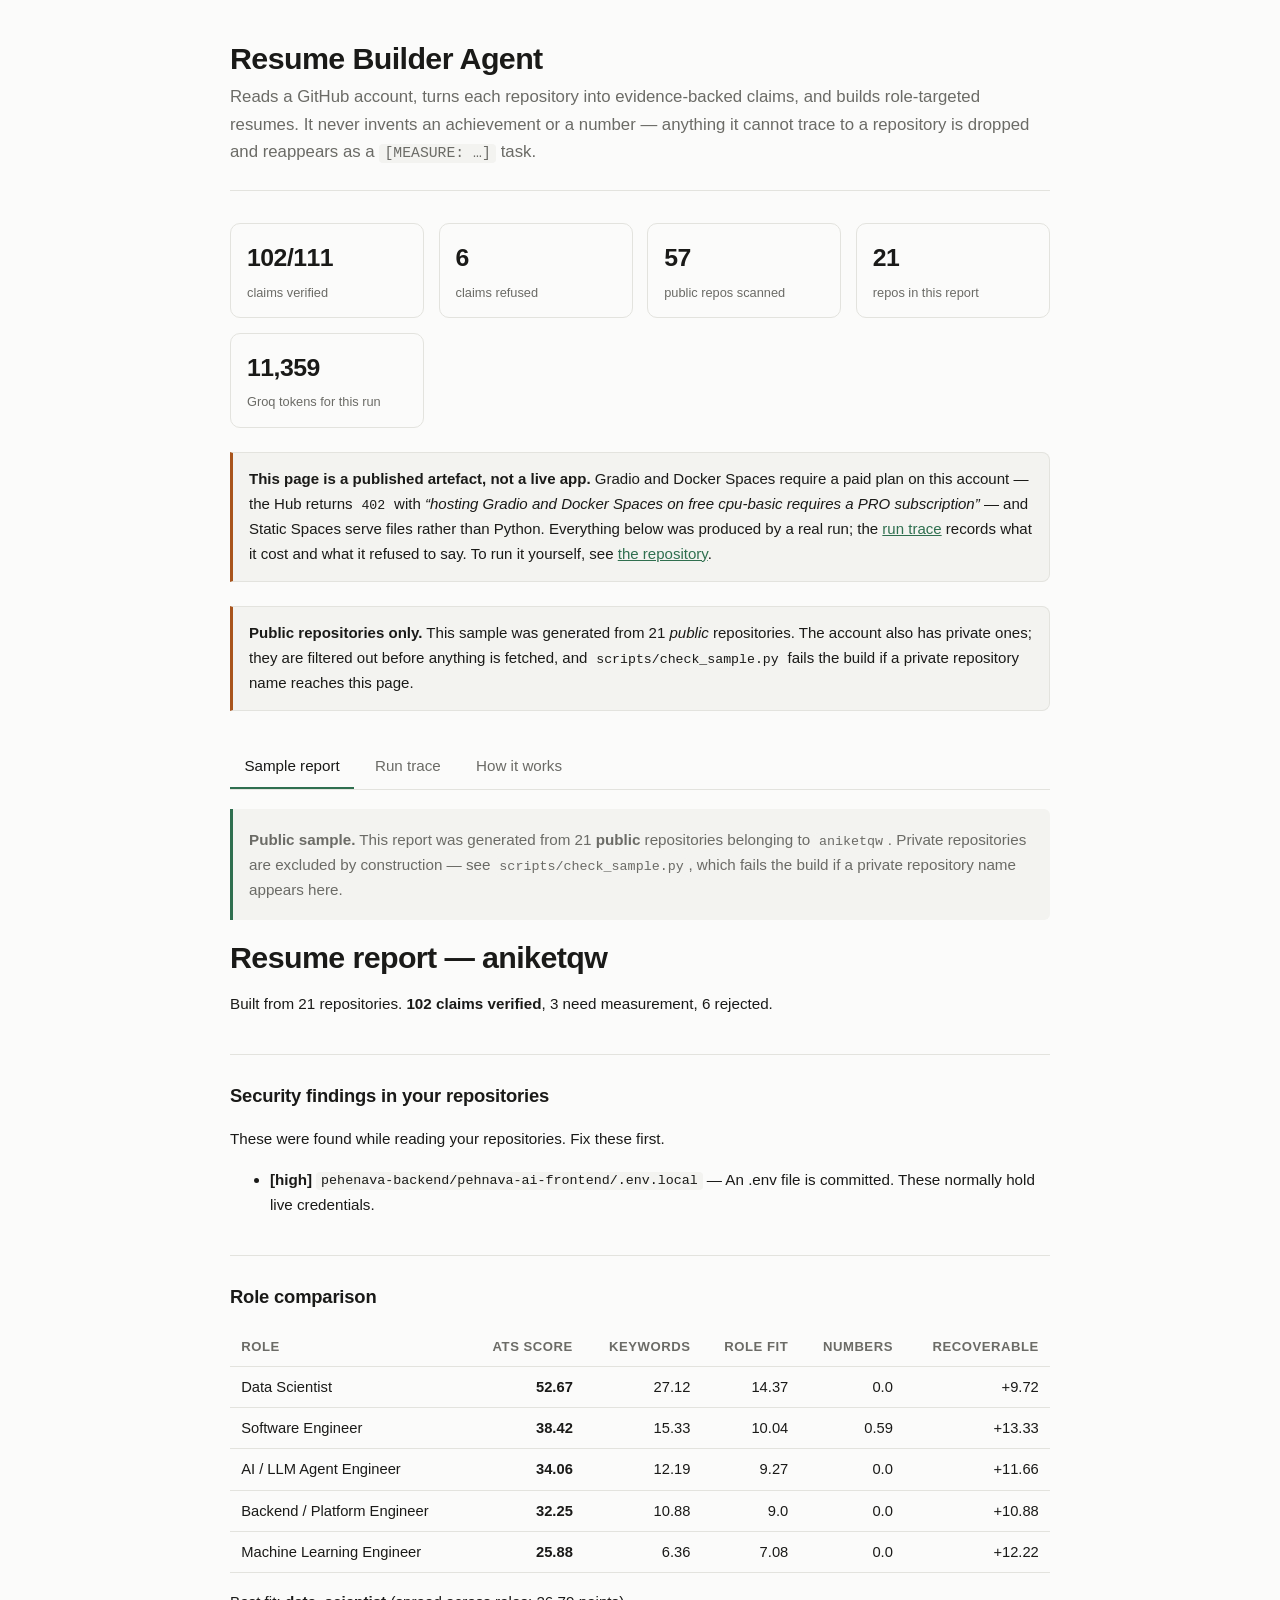
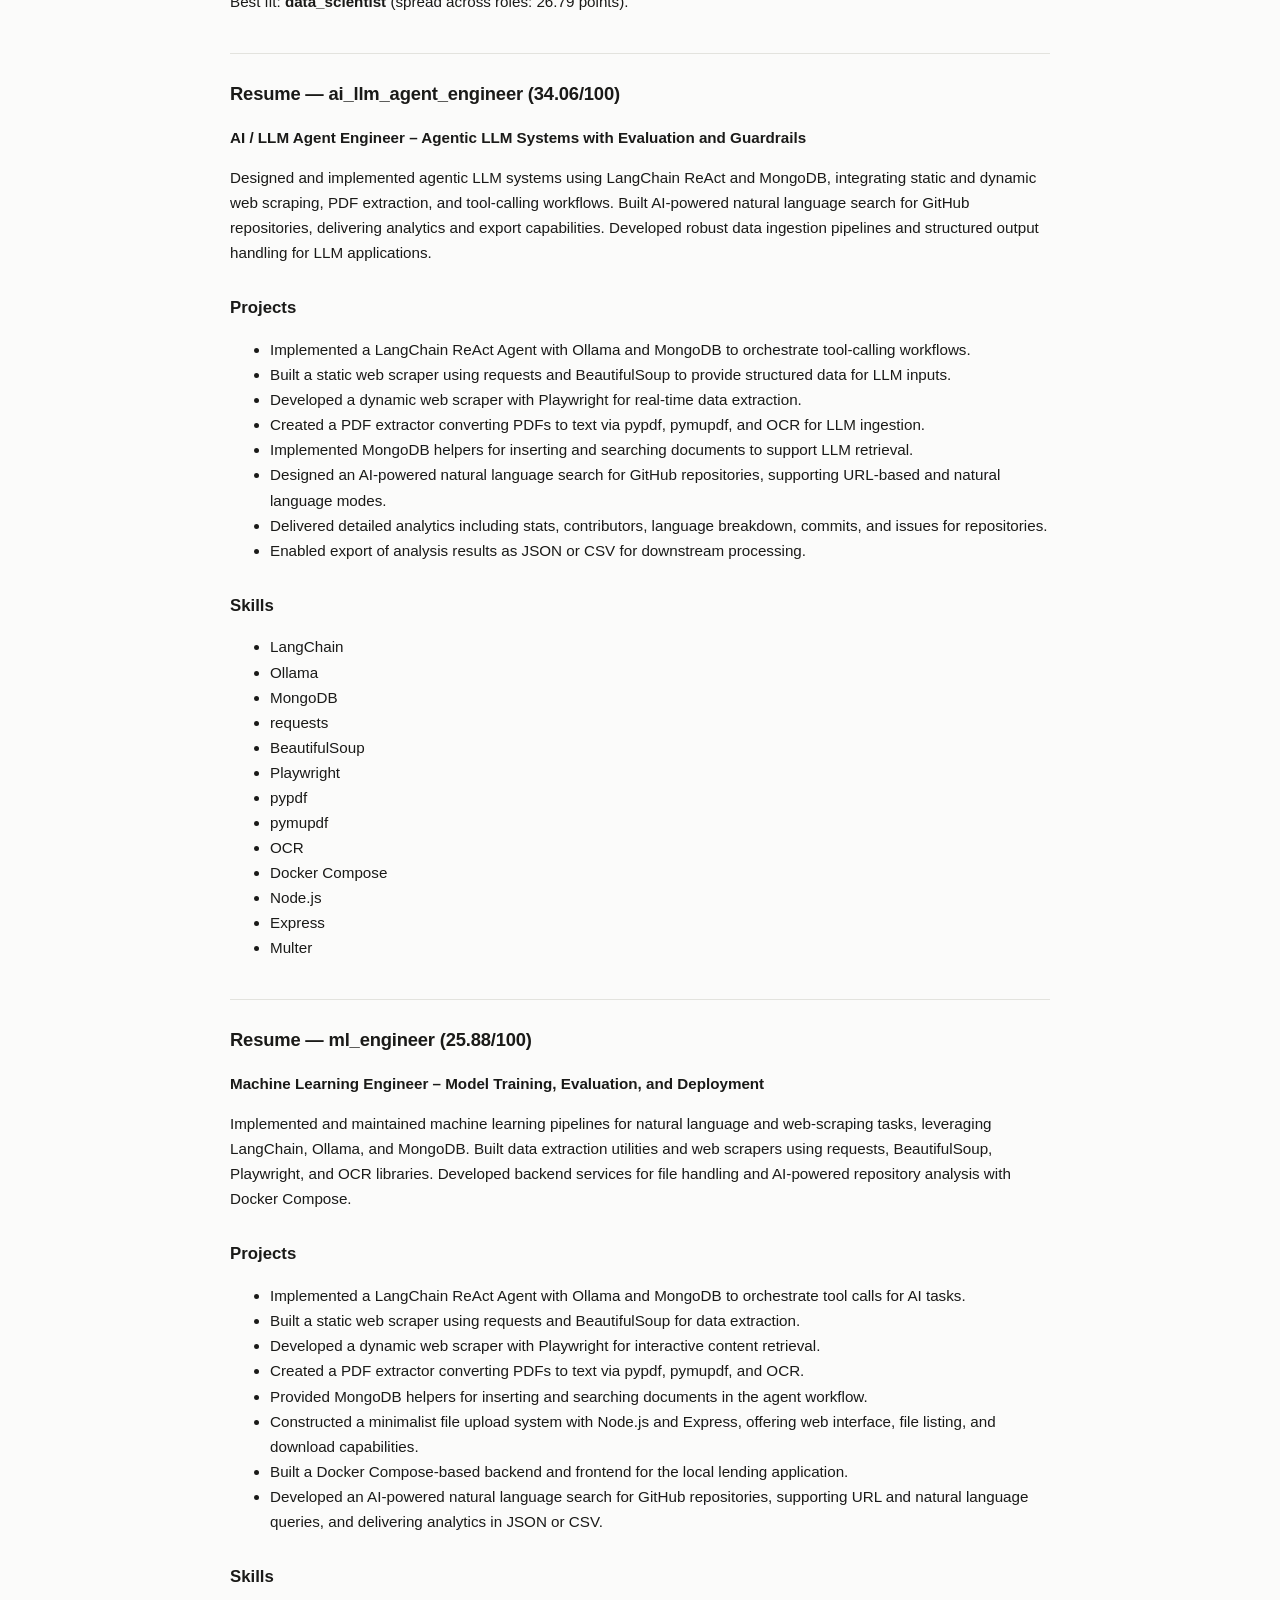
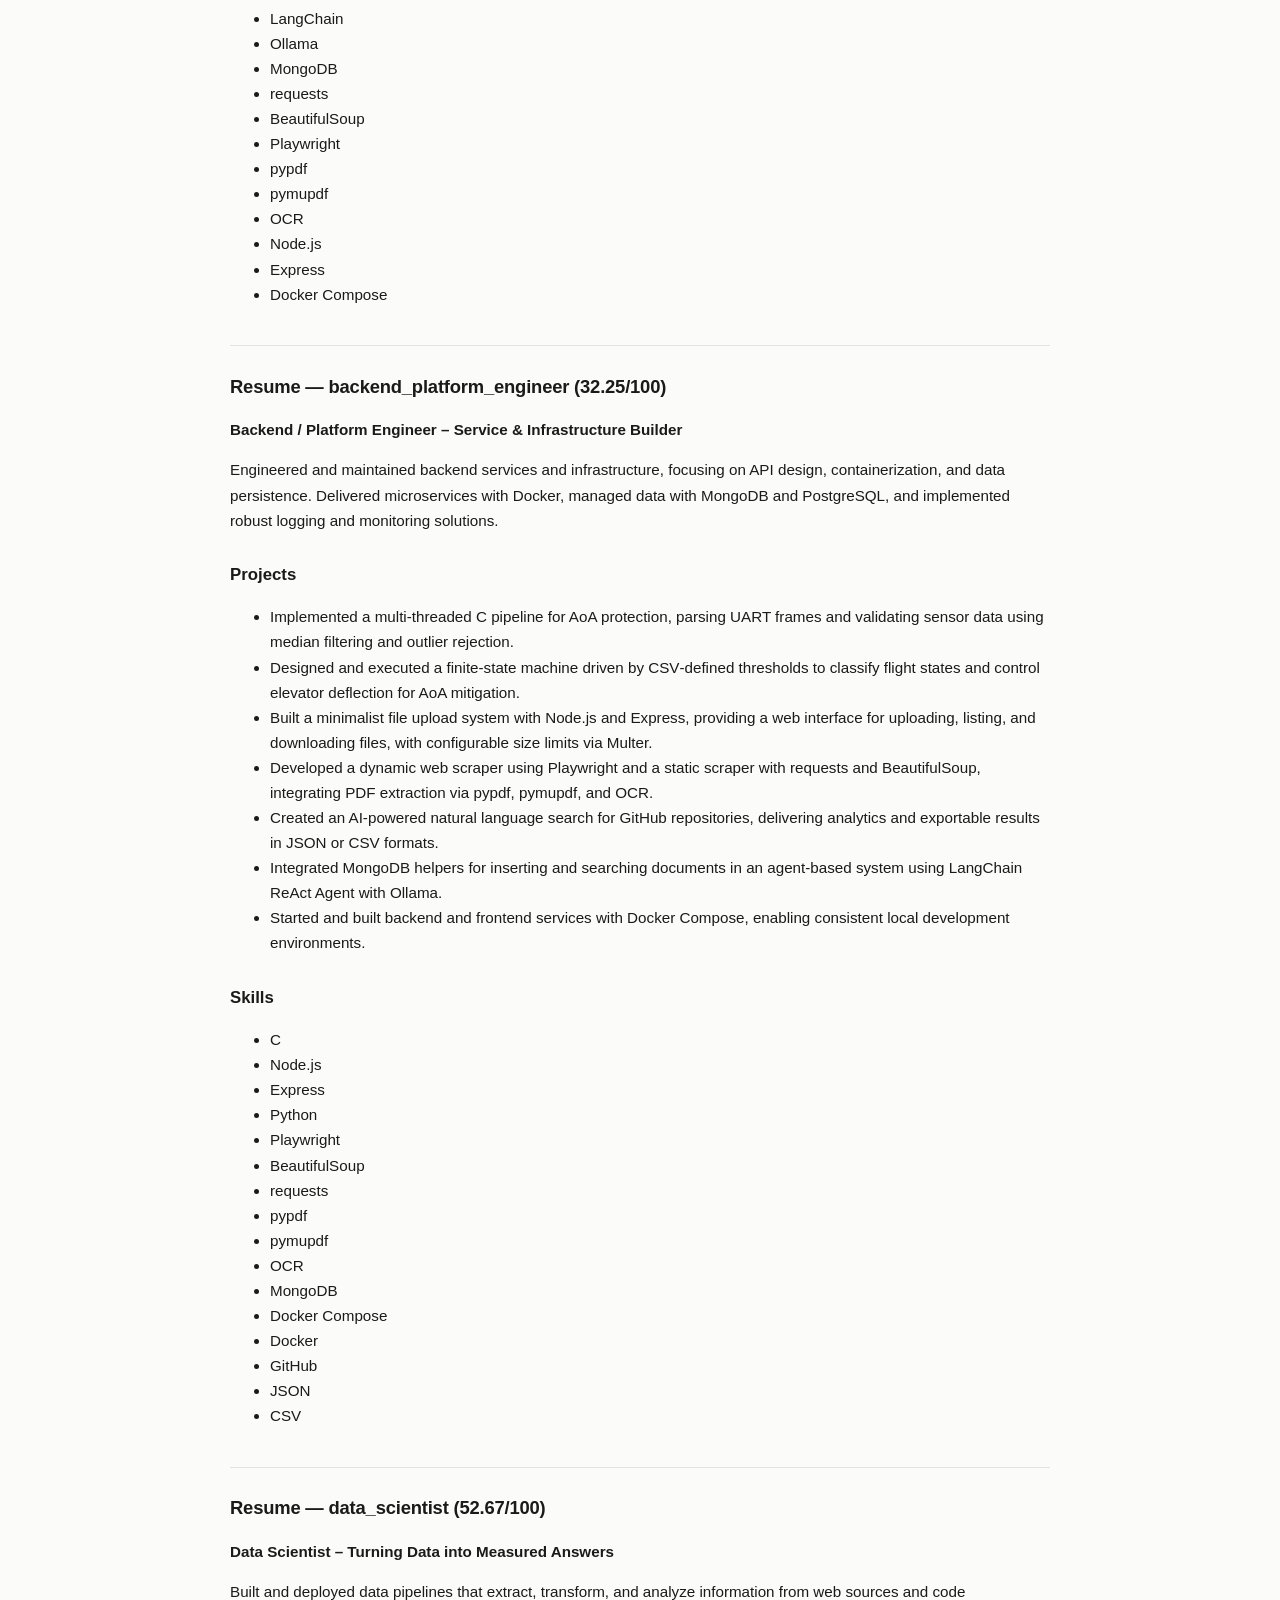
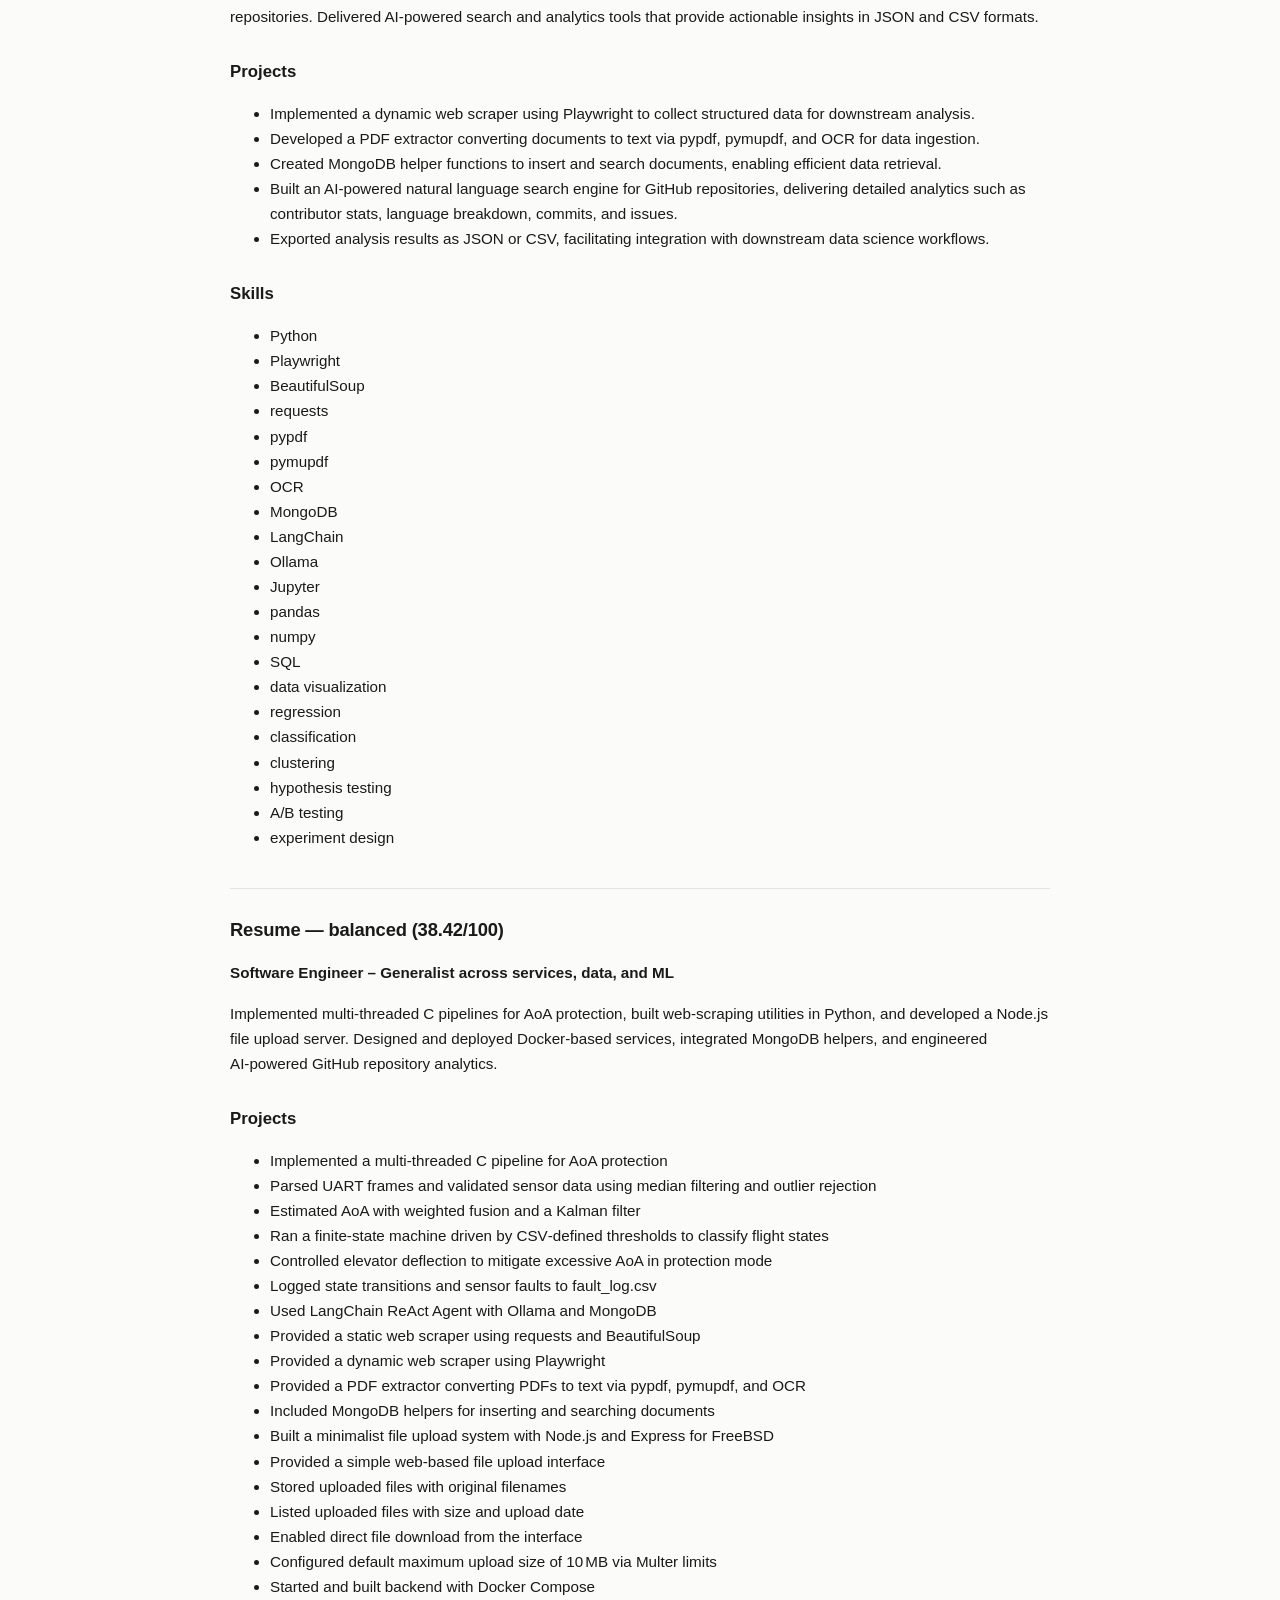
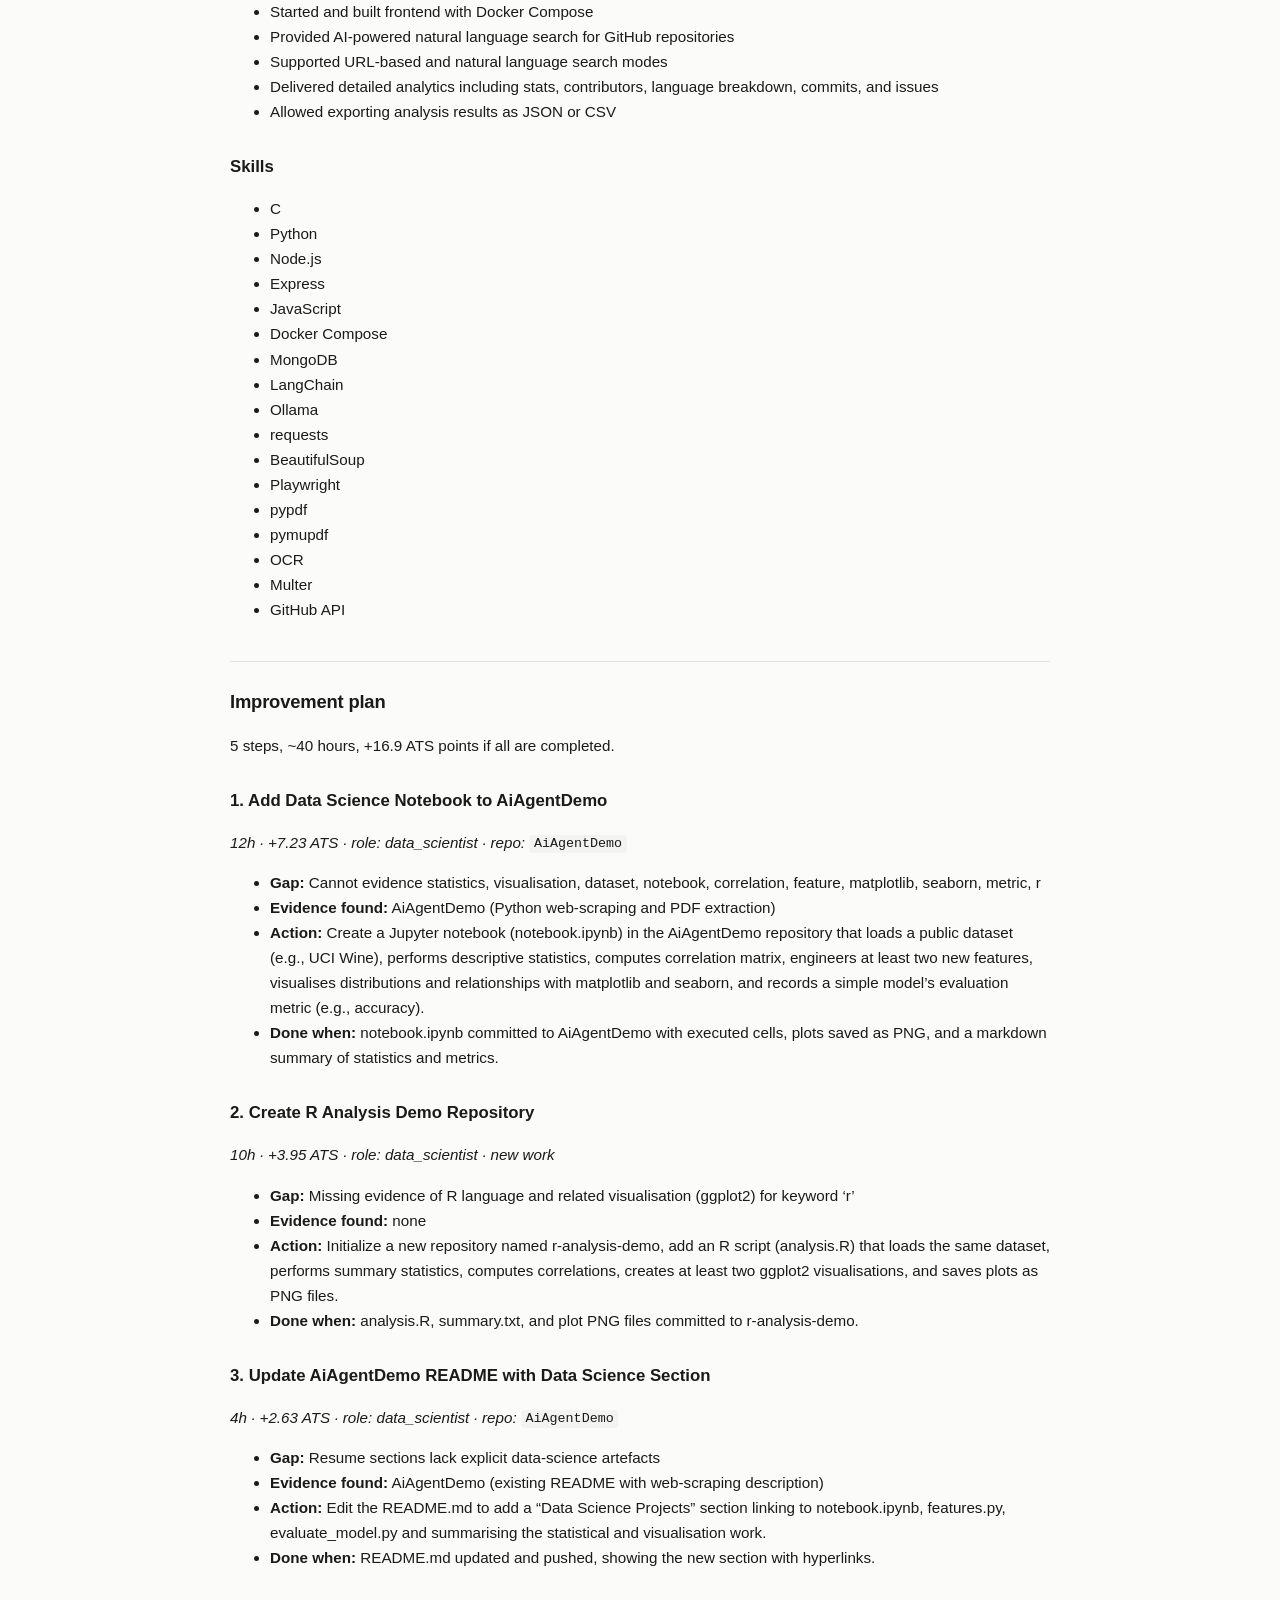
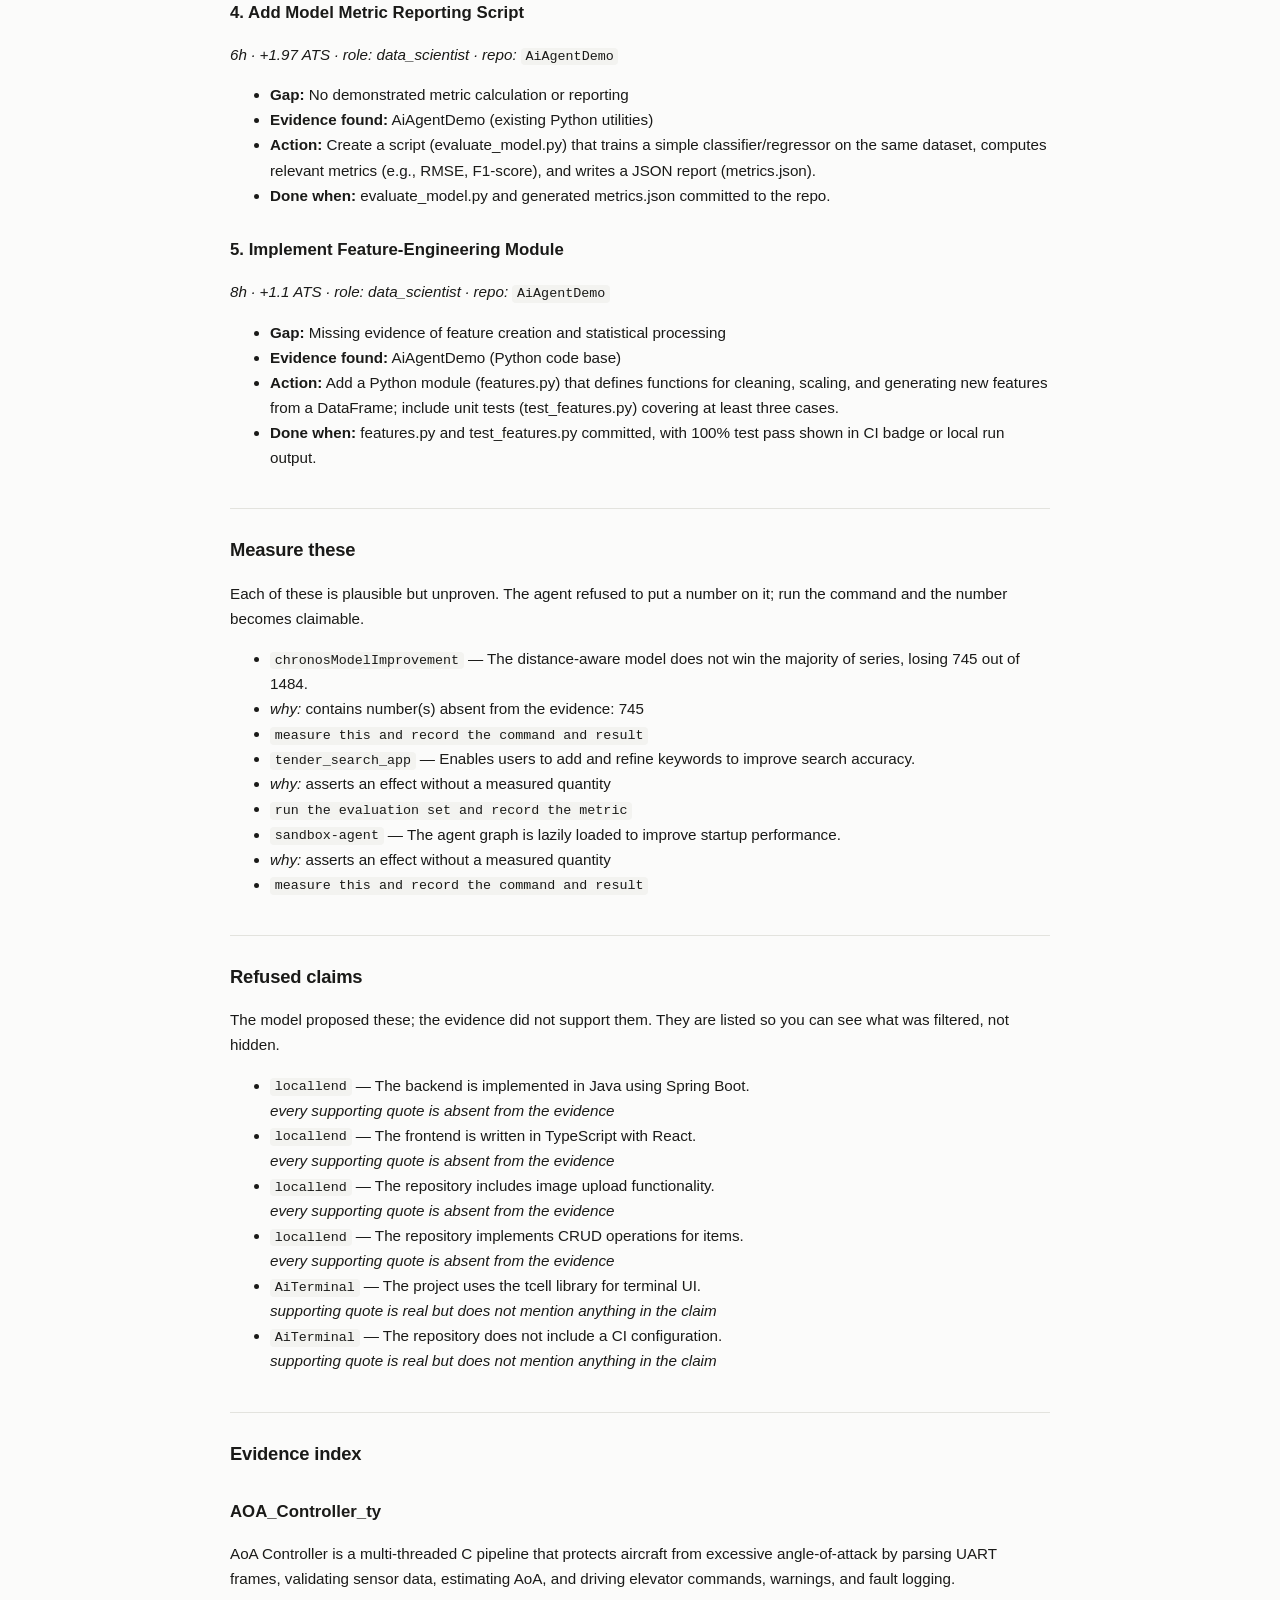
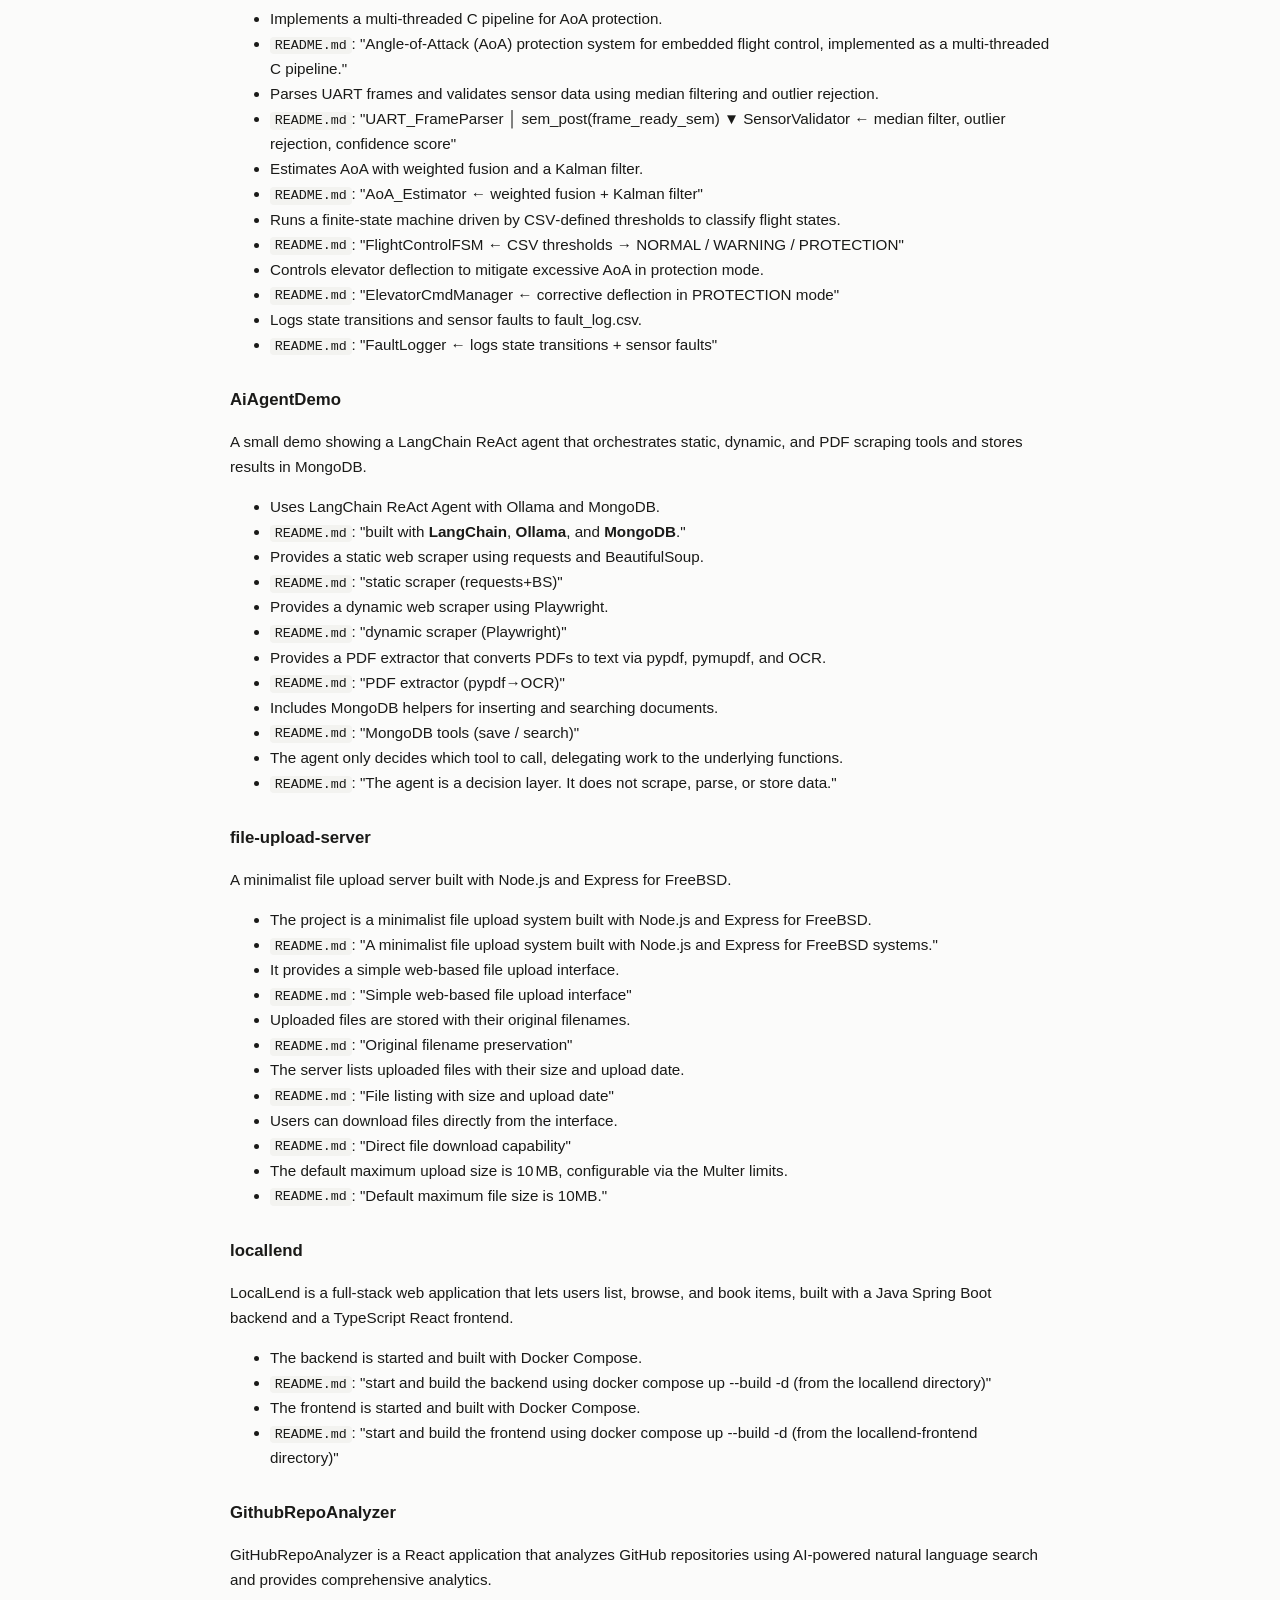
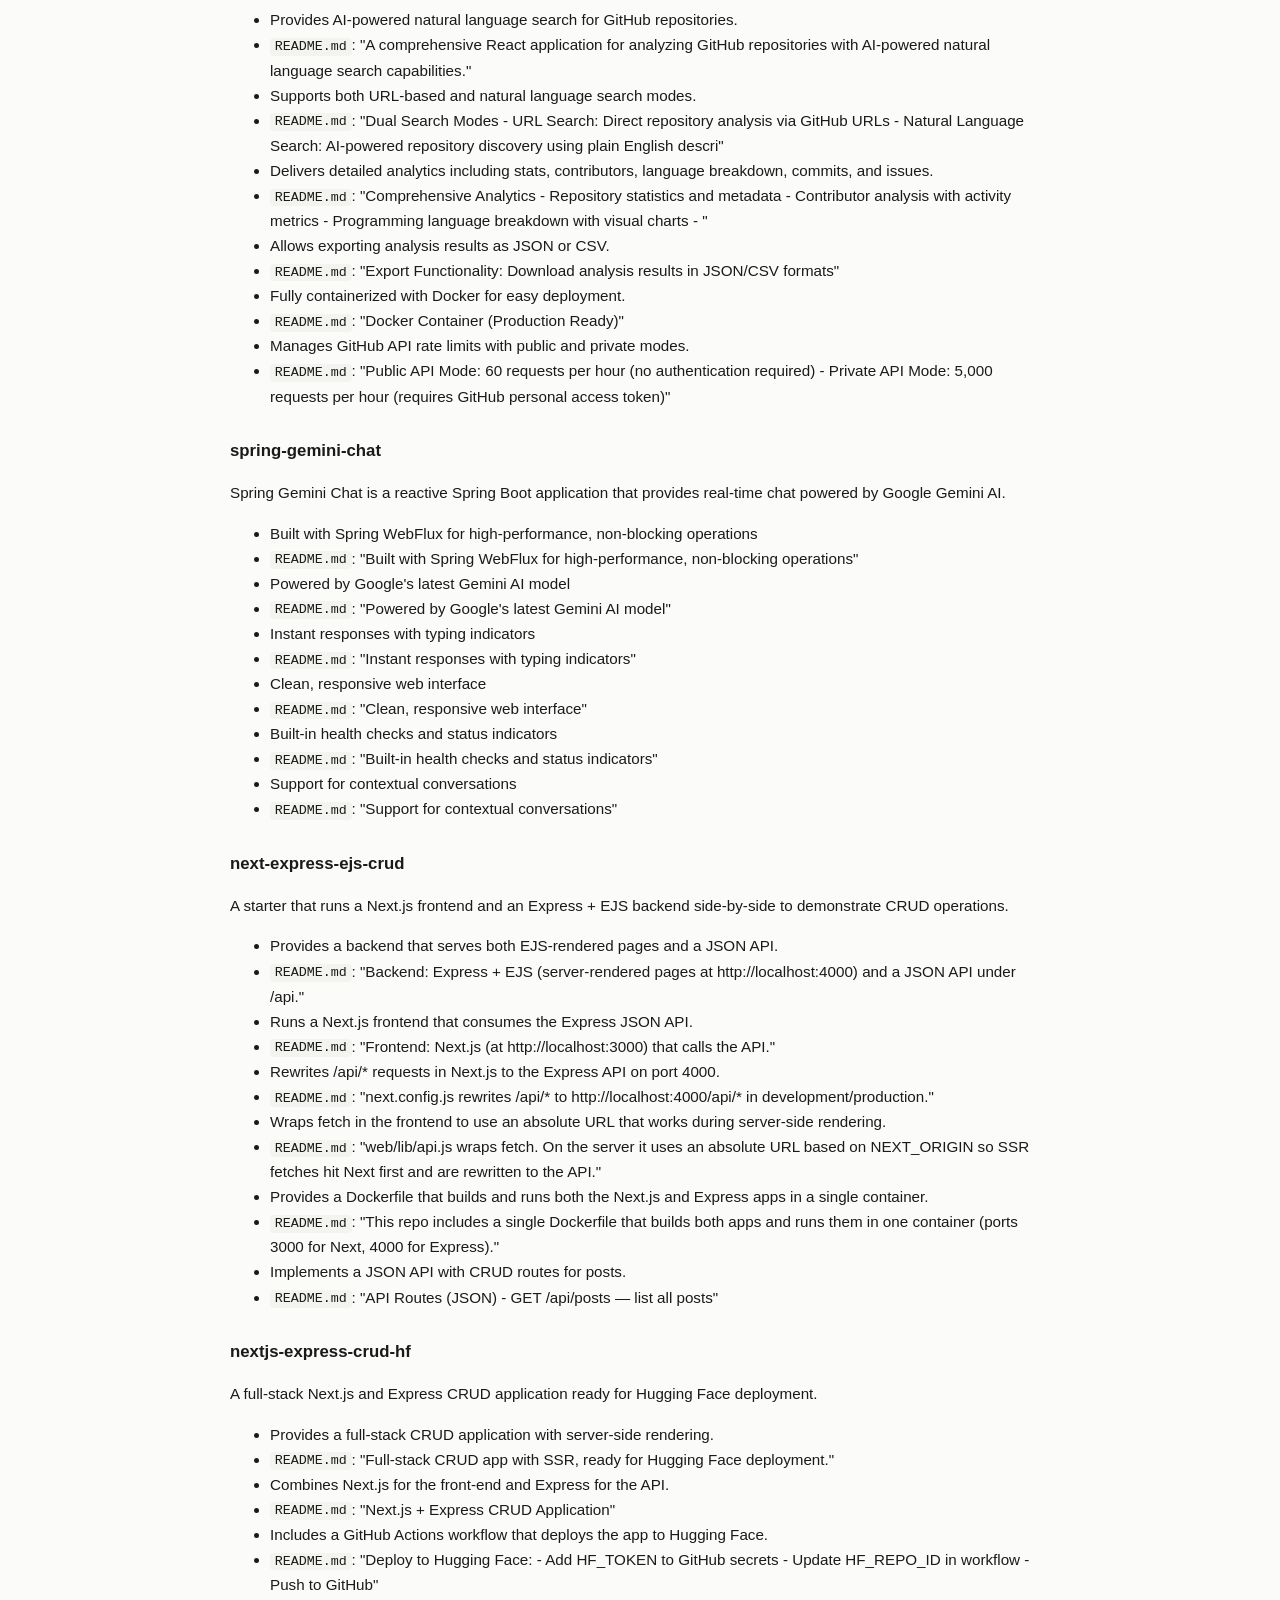
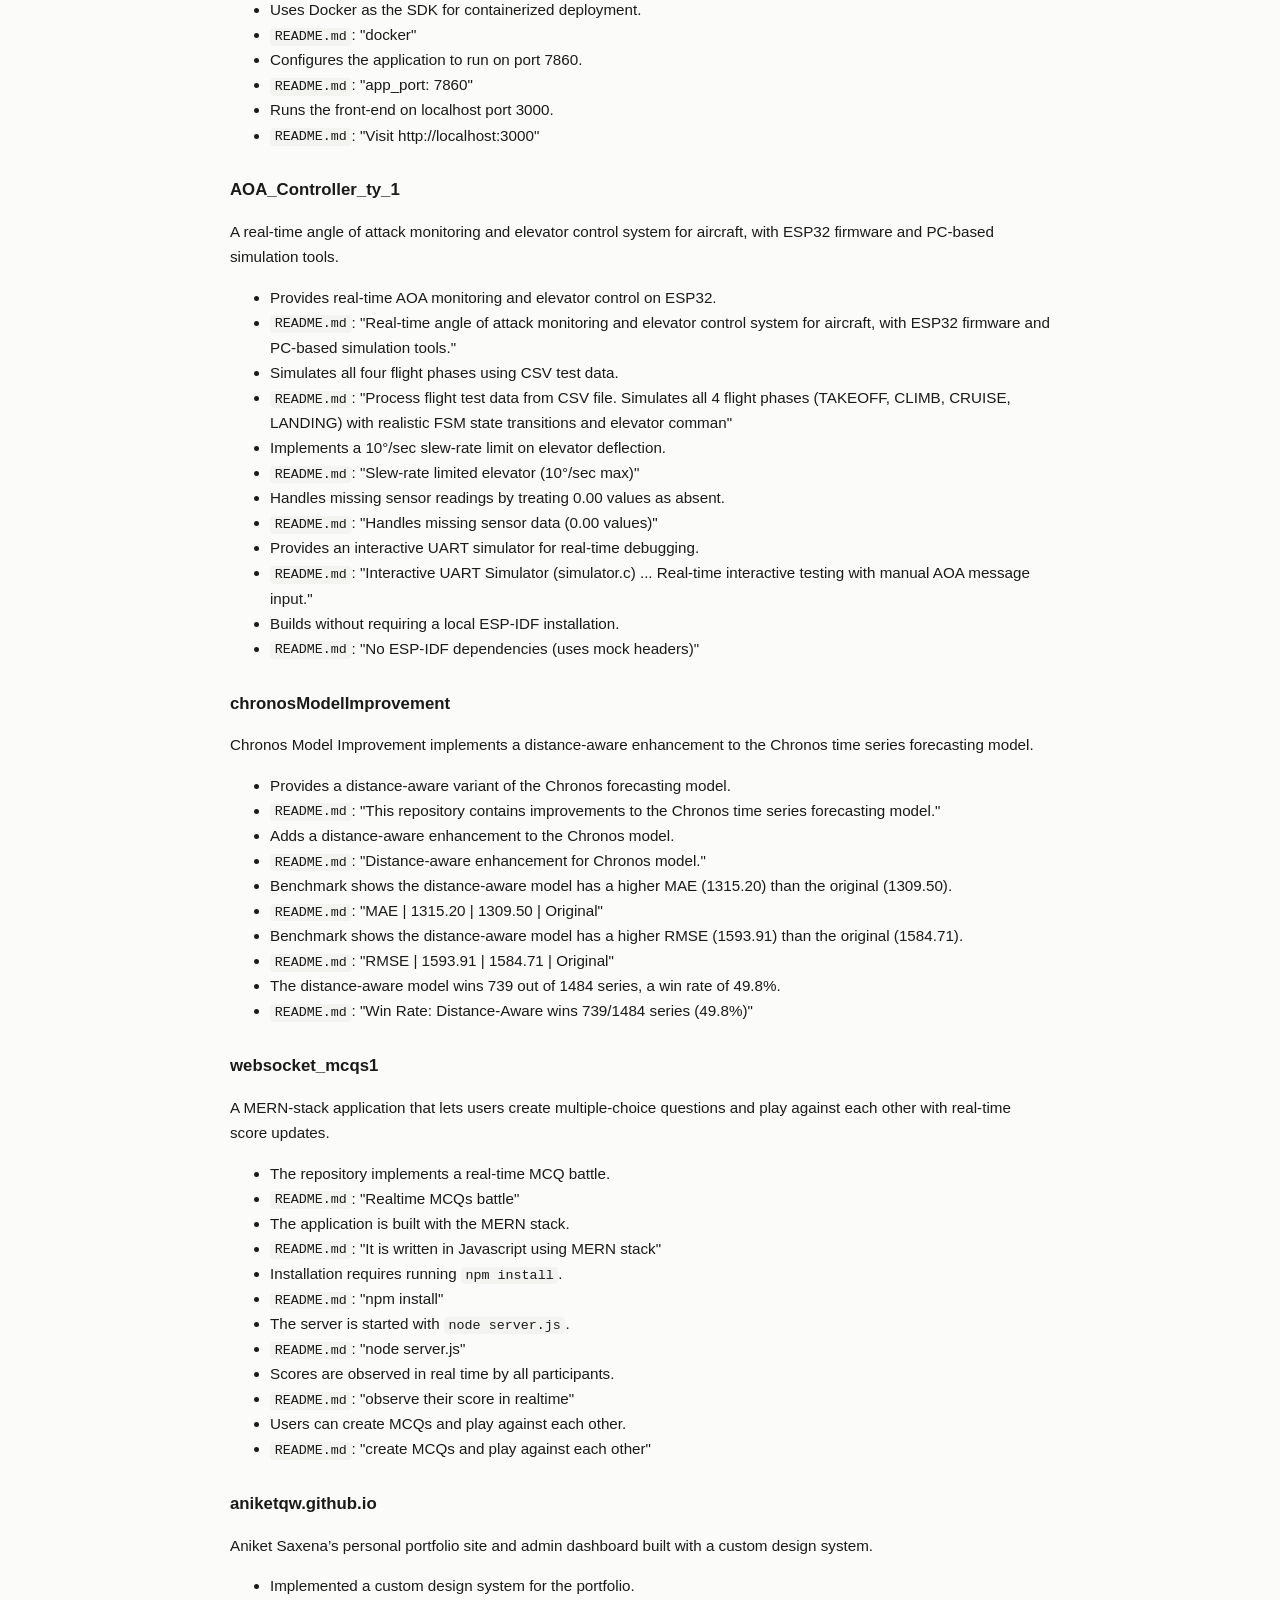
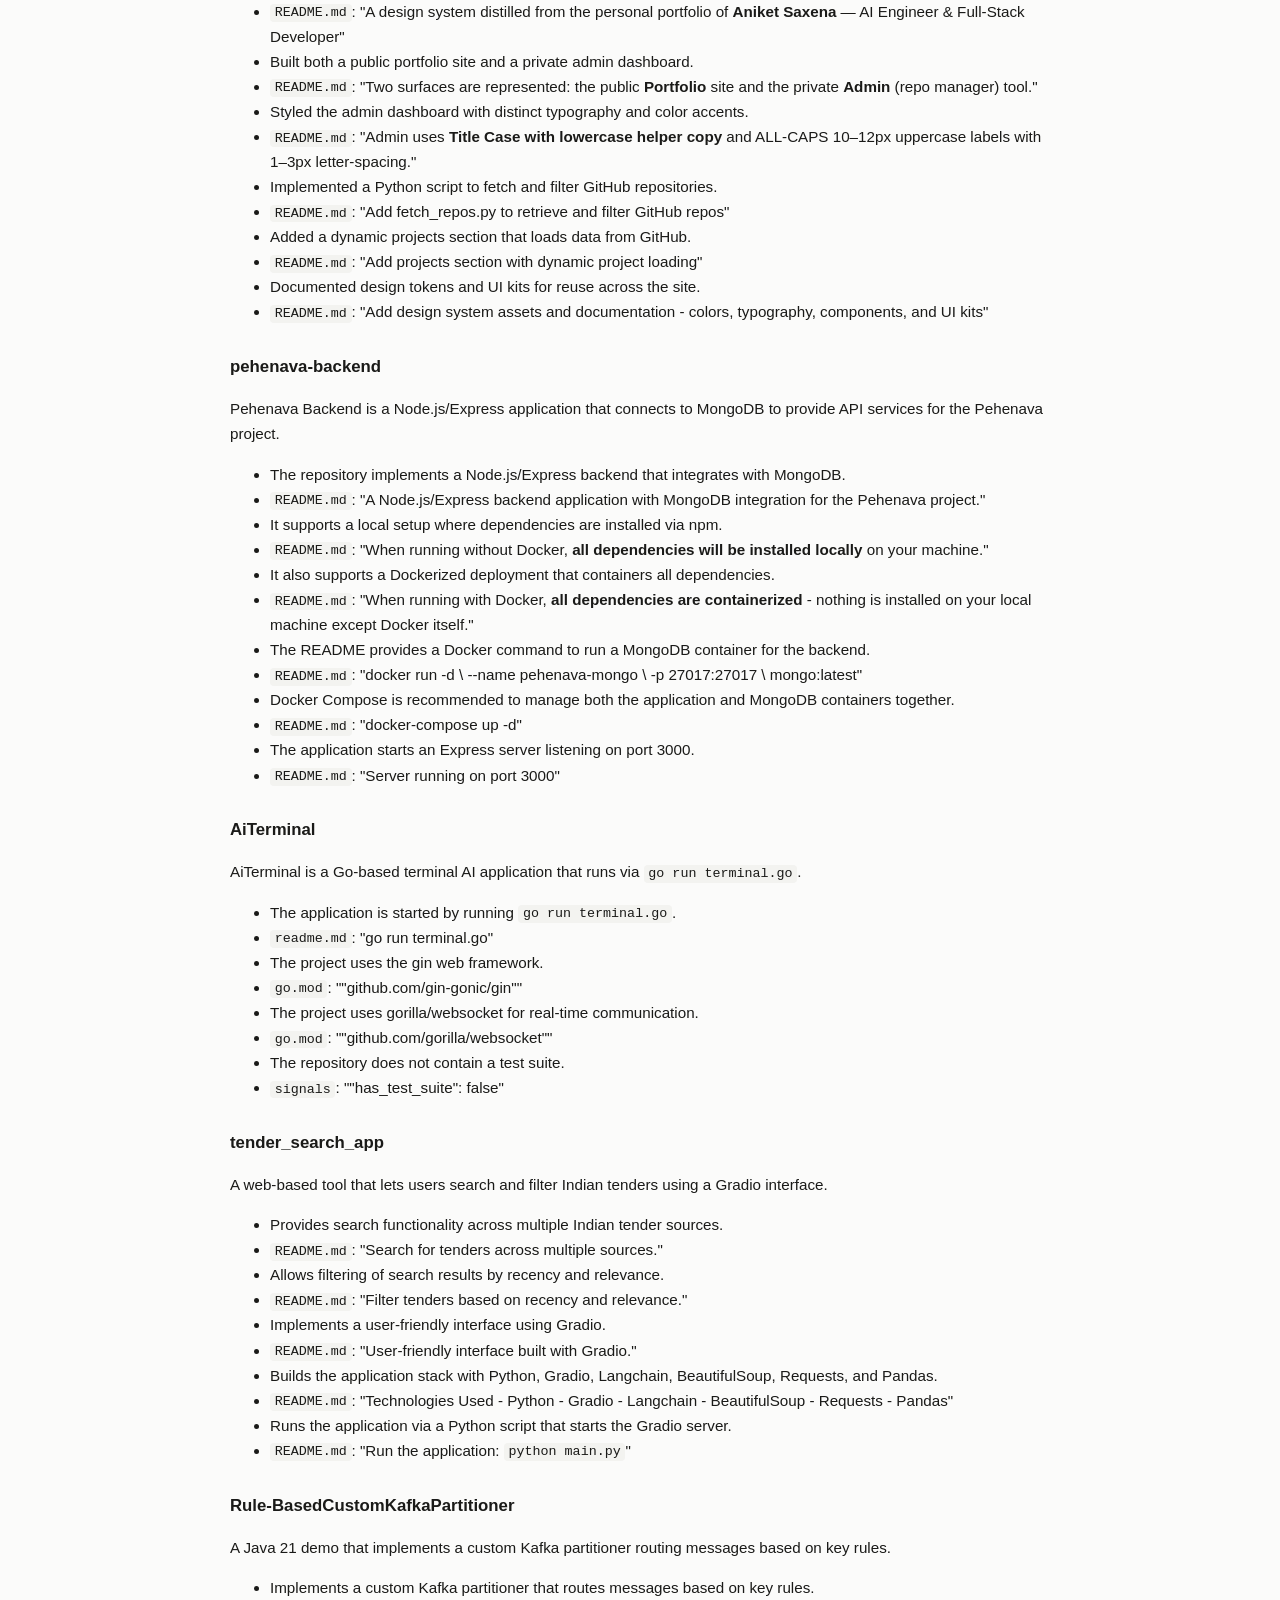
==== commit ac4b5f69: "fix: declare markdown, which the HF page renderer silently depended on scripts/build_site.py imports" ====
--- a/space/index.html
+++ b/space/index.html
@@ -17,7 +17,7 @@
   dropped and reappears as a <code>[MEASURE: …]</code> task.</p>
 </header>
 
-<div class="cards"><div class="card"><div class="n">102/111</div><div class="k">claims verified</div></div><div class="card"><div class="n">6</div><div class="k">claims refused</div></div><div class="card"><div class="n">57</div><div class="k">public repos scanned</div></div><div class="card"><div class="n">21</div><div class="k">repos in this report</div></div><div class="card"><div class="n">13,488</div><div class="k">Groq tokens for this run</div></div></div>
+<div class="cards"><div class="card"><div class="n">102/111</div><div class="k">claims verified</div></div><div class="card"><div class="n">6</div><div class="k">claims refused</div></div><div class="card"><div class="n">57</div><div class="k">public repos scanned</div></div><div class="card"><div class="n">21</div><div class="k">repos in this report</div></div><div class="card"><div class="n">11,359</div><div class="k">Groq tokens for this run</div></div></div>
 
 <div class="note">
 <strong>This page is a published artefact, not a live app.</strong>
@@ -72,62 +72,93 @@
 </thead>
 <tbody>
 <tr>
+<td>Data Scientist</td>
+<td style="text-align: right;"><strong>52.67</strong></td>
+<td style="text-align: right;">27.12</td>
+<td style="text-align: right;">14.37</td>
+<td style="text-align: right;">0.0</td>
+<td style="text-align: right;">+9.72</td>
+</tr>
+<tr>
 <td>Software Engineer</td>
-<td style="text-align: right;"><strong>59.1</strong></td>
-<td style="text-align: right;">32.0</td>
-<td style="text-align: right;">14.31</td>
+<td style="text-align: right;"><strong>38.42</strong></td>
+<td style="text-align: right;">15.33</td>
+<td style="text-align: right;">10.04</td>
+<td style="text-align: right;">0.59</td>
+<td style="text-align: right;">+13.33</td>
+</tr>
+<tr>
+<td>AI / LLM Agent Engineer</td>
+<td style="text-align: right;"><strong>34.06</strong></td>
+<td style="text-align: right;">12.19</td>
+<td style="text-align: right;">9.27</td>
 <td style="text-align: right;">0.0</td>
-<td style="text-align: right;">+10.67</td>
+<td style="text-align: right;">+11.66</td>
 </tr>
 <tr>
 <td>Backend / Platform Engineer</td>
-<td style="text-align: right;"><strong>43.02</strong></td>
-<td style="text-align: right;">19.4</td>
-<td style="text-align: right;">10.97</td>
+<td style="text-align: right;"><strong>32.25</strong></td>
+<td style="text-align: right;">10.88</td>
+<td style="text-align: right;">9.0</td>
 <td style="text-align: right;">0.0</td>
 <td style="text-align: right;">+10.88</td>
 </tr>
 <tr>
-<td>AI / LLM Agent Engineer</td>
-<td style="text-align: right;"><strong>35.75</strong></td>
-<td style="text-align: right;">13.25</td>
-<td style="text-align: right;">9.8</td>
+<td>Machine Learning Engineer</td>
+<td style="text-align: right;"><strong>25.88</strong></td>
+<td style="text-align: right;">6.36</td>
+<td style="text-align: right;">7.08</td>
 <td style="text-align: right;">0.0</td>
-<td style="text-align: right;">+11.66</td>
-</tr>
-<tr>
-<td>Data Scientist</td>
-<td style="text-align: right;"><strong>20.15</strong></td>
-<td style="text-align: right;">2.56</td>
-<td style="text-align: right;">4.9</td>
-<td style="text-align: right;">0.0</td>
-<td style="text-align: right;">+11.77</td>
-</tr>
-<tr>
-<td>Machine Learning Engineer</td>
-<td style="text-align: right;"><strong>15.17</strong></td>
-<td style="text-align: right;">0.98</td>
-<td style="text-align: right;">1.89</td>
-<td style="text-align: right;">0.0</td>
-<td style="text-align: right;">+12.71</td>
+<td style="text-align: right;">+12.22</td>
 </tr>
 </tbody>
 </table></div>
-<p>Best fit: <strong>balanced</strong> (spread across roles: 43.93 points).</p>
-<h2 id="resume-ai_llm_agent_engineer-3575100">Resume — ai_llm_agent_engineer (35.75/100)</h2>
+<p>Best fit: <strong>data_scientist</strong> (spread across roles: 26.79 points).</p>
+<h2 id="resume-ai_llm_agent_engineer-3406100">Resume — ai_llm_agent_engineer (34.06/100)</h2>
 <p><strong>AI / LLM Agent Engineer – Agentic LLM Systems with Evaluation and Guardrails</strong></p>
-<p>Designed and implemented a LangChain ReAct Agent that orchestrates tool‑calling and data retrieval using Ollama and MongoDB. Built dynamic and static web scrapers, PDF extraction pipelines, and MongoDB helpers to ingest and search documents for downstream LLM processing. Developed a minimalist file upload service and a GitHub repository analyzer to support data ingestion and natural language search.</p>
+<p>Designed and implemented agentic LLM systems using LangChain ReAct and MongoDB, integrating static and dynamic web scraping, PDF extraction, and tool‑calling workflows. Built AI‑powered natural language search for GitHub repositories, delivering analytics and export capabilities. Developed robust data ingestion pipelines and structured output handling for LLM applications.</p>
 <h3 id="projects">Projects</h3>
 <ul>
-<li>Implemented a LangChain ReAct Agent that delegates work to underlying functions, enabling tool‑calling and retrieval from MongoDB.</li>
-<li>Built a static web scraper using requests and BeautifulSoup to collect structured data for LLM ingestion.</li>
+<li>Implemented a LangChain ReAct Agent with Ollama and MongoDB to orchestrate tool‑calling workflows.</li>
+<li>Built a static web scraper using requests and BeautifulSoup to provide structured data for LLM inputs.</li>
 <li>Developed a dynamic web scraper with Playwright for real‑time data extraction.</li>
-<li>Created a PDF extractor converting PDFs to text via pypdf, pymupdf, and OCR for LLM input.</li>
-<li>Provided MongoDB helpers for inserting and searching documents to support retrieval‑augmented generation.</li>
-<li>Implemented a minimalist Node.js/Express file upload system with a web interface, storing files with original filenames and allowing direct download.</li>
-<li>Built a GitHub repository analyzer offering AI‑powered natural language search, detailed analytics, and export to JSON/CSV.</li>
+<li>Created a PDF extractor converting PDFs to text via pypdf, pymupdf, and OCR for LLM ingestion.</li>
+<li>Implemented MongoDB helpers for inserting and searching documents to support LLM retrieval.</li>
+<li>Designed an AI‑powered natural language search for GitHub repositories, supporting URL‑based and natural language modes.</li>
+<li>Delivered detailed analytics including stats, contributors, language breakdown, commits, and issues for repositories.</li>
+<li>Enabled export of analysis results as JSON or CSV for downstream processing.</li>
 </ul>
 <h3 id="skills">Skills</h3>
+<ul>
+<li>LangChain</li>
+<li>Ollama</li>
+<li>MongoDB</li>
+<li>requests</li>
+<li>BeautifulSoup</li>
+<li>Playwright</li>
+<li>pypdf</li>
+<li>pymupdf</li>
+<li>OCR</li>
+<li>Docker Compose</li>
+<li>Node.js</li>
+<li>Express</li>
+<li>Multer</li>
+</ul>
+<h2 id="resume-ml_engineer-2588100">Resume — ml_engineer (25.88/100)</h2>
+<p><strong>Machine Learning Engineer – Model Training, Evaluation, and Deployment</strong></p>
+<p>Implemented and maintained machine learning pipelines for natural language and web‑scraping tasks, leveraging LangChain, Ollama, and MongoDB. Built data extraction utilities and web scrapers using requests, BeautifulSoup, Playwright, and OCR libraries. Developed backend services for file handling and AI‑powered repository analysis with Docker Compose.</p>
+<h3 id="projects_1">Projects</h3>
+<ul>
+<li>Implemented a LangChain ReAct Agent with Ollama and MongoDB to orchestrate tool calls for AI tasks.</li>
+<li>Built a static web scraper using requests and BeautifulSoup for data extraction.</li>
+<li>Developed a dynamic web scraper with Playwright for interactive content retrieval.</li>
+<li>Created a PDF extractor converting PDFs to text via pypdf, pymupdf, and OCR.</li>
+<li>Provided MongoDB helpers for inserting and searching documents in the agent workflow.</li>
+<li>Constructed a minimalist file upload system with Node.js and Express, offering web interface, file listing, and download capabilities.</li>
+<li>Built a Docker Compose‑based backend and frontend for the local lending application.</li>
+<li>Developed an AI‑powered natural language search for GitHub repositories, supporting URL and natural language queries, and delivering analytics in JSON or CSV.</li>
+</ul>
+<h3 id="skills_1">Skills</h3>
 <ul>
 <li>LangChain</li>
 <li>Ollama</li>
@@ -141,237 +172,164 @@
 <li>Node.js</li>
 <li>Express</li>
 <li>Docker Compose</li>
+</ul>
+<h2 id="resume-backend_platform_engineer-3225100">Resume — backend_platform_engineer (32.25/100)</h2>
+<p><strong>Backend / Platform Engineer – Service &amp; Infrastructure Builder</strong></p>
+<p>Engineered and maintained backend services and infrastructure, focusing on API design, containerization, and data persistence. Delivered microservices with Docker, managed data with MongoDB and PostgreSQL, and implemented robust logging and monitoring solutions.</p>
+<h3 id="projects_2">Projects</h3>
+<ul>
+<li>Implemented a multi-threaded C pipeline for AoA protection, parsing UART frames and validating sensor data using median filtering and outlier rejection.</li>
+<li>Designed and executed a finite‑state machine driven by CSV‑defined thresholds to classify flight states and control elevator deflection for AoA mitigation.</li>
+<li>Built a minimalist file upload system with Node.js and Express, providing a web interface for uploading, listing, and downloading files, with configurable size limits via Multer.</li>
+<li>Developed a dynamic web scraper using Playwright and a static scraper with requests and BeautifulSoup, integrating PDF extraction via pypdf, pymupdf, and OCR.</li>
+<li>Created an AI-powered natural language search for GitHub repositories, delivering analytics and exportable results in JSON or CSV formats.</li>
+<li>Integrated MongoDB helpers for inserting and searching documents in an agent-based system using LangChain ReAct Agent with Ollama.</li>
+<li>Started and built backend and frontend services with Docker Compose, enabling consistent local development environments.</li>
+</ul>
+<h3 id="skills_2">Skills</h3>
+<ul>
+<li>C</li>
+<li>Node.js</li>
+<li>Express</li>
 <li>Python</li>
+<li>Playwright</li>
+<li>BeautifulSoup</li>
+<li>requests</li>
+<li>pypdf</li>
+<li>pymupdf</li>
+<li>OCR</li>
+<li>MongoDB</li>
+<li>Docker Compose</li>
+<li>Docker</li>
+<li>GitHub</li>
+<li>JSON</li>
+<li>CSV</li>
+</ul>
+<h2 id="resume-data_scientist-5267100">Resume — data_scientist (52.67/100)</h2>
+<p><strong>Data Scientist – Turning Data into Measured Answers</strong></p>
+<p>Built and deployed data pipelines that extract, transform, and analyze information from web sources and code repositories. Delivered AI‑powered search and analytics tools that provide actionable insights in JSON and CSV formats.</p>
+<h3 id="projects_3">Projects</h3>
+<ul>
+<li>Implemented a dynamic web scraper using Playwright to collect structured data for downstream analysis.</li>
+<li>Developed a PDF extractor converting documents to text via pypdf, pymupdf, and OCR for data ingestion.</li>
+<li>Created MongoDB helper functions to insert and search documents, enabling efficient data retrieval.</li>
+<li>Built an AI‑powered natural language search engine for GitHub repositories, delivering detailed analytics such as contributor stats, language breakdown, commits, and issues.</li>
+<li>Exported analysis results as JSON or CSV, facilitating integration with downstream data science workflows.</li>
+</ul>
+<h3 id="skills_3">Skills</h3>
+<ul>
+<li>Python</li>
+<li>Playwright</li>
+<li>BeautifulSoup</li>
+<li>requests</li>
+<li>pypdf</li>
+<li>pymupdf</li>
+<li>OCR</li>
+<li>MongoDB</li>
+<li>LangChain</li>
+<li>Ollama</li>
+<li>Jupyter</li>
+<li>pandas</li>
+<li>numpy</li>
+<li>SQL</li>
+<li>data visualization</li>
+<li>regression</li>
+<li>classification</li>
+<li>clustering</li>
+<li>hypothesis testing</li>
+<li>A/B testing</li>
+<li>experiment design</li>
+</ul>
+<h2 id="resume-balanced-3842100">Resume — balanced (38.42/100)</h2>
+<p><strong>Software Engineer – Generalist across services, data, and ML</strong></p>
+<p>Implemented multi‑threaded C pipelines for AoA protection, built web‑scraping utilities in Python, and developed a Node.js file upload server. Designed and deployed Docker‑based services, integrated MongoDB helpers, and engineered AI‑powered GitHub repository analytics.</p>
+<h3 id="projects_4">Projects</h3>
+<ul>
+<li>Implemented a multi‑threaded C pipeline for AoA protection</li>
+<li>Parsed UART frames and validated sensor data using median filtering and outlier rejection</li>
+<li>Estimated AoA with weighted fusion and a Kalman filter</li>
+<li>Ran a finite‑state machine driven by CSV‑defined thresholds to classify flight states</li>
+<li>Controlled elevator deflection to mitigate excessive AoA in protection mode</li>
+<li>Logged state transitions and sensor faults to fault_log.csv</li>
+<li>Used LangChain ReAct Agent with Ollama and MongoDB</li>
+<li>Provided a static web scraper using requests and BeautifulSoup</li>
+<li>Provided a dynamic web scraper using Playwright</li>
+<li>Provided a PDF extractor converting PDFs to text via pypdf, pymupdf, and OCR</li>
+<li>Included MongoDB helpers for inserting and searching documents</li>
+<li>Built a minimalist file upload system with Node.js and Express for FreeBSD</li>
+<li>Provided a simple web‑based file upload interface</li>
+<li>Stored uploaded files with original filenames</li>
+<li>Listed uploaded files with size and upload date</li>
+<li>Enabled direct file download from the interface</li>
+<li>Configured default maximum upload size of 10 MB via Multer limits</li>
+<li>Started and built backend with Docker Compose</li>
+<li>Started and built frontend with Docker Compose</li>
+<li>Provided AI‑powered natural language search for GitHub repositories</li>
+<li>Supported URL‑based and natural language search modes</li>
+<li>Delivered detailed analytics including stats, contributors, language breakdown, commits, and issues</li>
+<li>Allowed exporting analysis results as JSON or CSV</li>
+</ul>
+<h3 id="skills_4">Skills</h3>
+<ul>
+<li>C</li>
+<li>Python</li>
+<li>Node.js</li>
+<li>Express</li>
 <li>JavaScript</li>
-</ul>
-<h2 id="resume-ml_engineer-1517100">Resume — ml_engineer (15.17/100)</h2>
-<p><strong>Machine Learning Engineer</strong></p>
-<p>Built and maintained data pipelines and web interfaces for data ingestion and analysis. Developed tools for document extraction and natural language search across code repositories. Engineered real‑time sensor processing and flight state classification for aircraft protection systems.</p>
-<h3 id="projects_1">Projects</h3>
-<ul>
-<li>Implemented a static web scraper using requests and BeautifulSoup to collect data from web pages.</li>
-<li>Implemented a dynamic web scraper using Playwright for interactive content extraction.</li>
-<li>Built a PDF extractor converting PDFs to text via pypdf, pymupdf, and OCR.</li>
-<li>Developed a minimalist file upload system with Node.js and Express, providing a web interface for uploading, listing, and downloading files.</li>
-<li>Created a multi‑threaded C pipeline for AoA protection, parsing UART frames, validating sensor data, estimating AoA with weighted fusion and a Kalman filter, and controlling elevator deflection.</li>
-<li>Implemented a finite‑state machine driven by CSV‑defined thresholds to classify flight states and log transitions to fault_log.csv.</li>
-<li>Built an AI‑powered natural language search for GitHub repositories, supporting URL‑based and natural language modes, and delivering analytics in JSON or CSV.</li>
-</ul>
-<h3 id="skills_1">Skills</h3>
-<ul>
-<li>Python</li>
+<li>Docker Compose</li>
+<li>MongoDB</li>
+<li>LangChain</li>
+<li>Ollama</li>
 <li>requests</li>
 <li>BeautifulSoup</li>
 <li>Playwright</li>
 <li>pypdf</li>
 <li>pymupdf</li>
 <li>OCR</li>
-<li>Node.js</li>
-<li>Express</li>
 <li>Multer</li>
-<li>Docker Compose</li>
-<li>C</li>
-<li>UART</li>
-<li>Kalman filter</li>
-<li>CSV</li>
-<li>JSON</li>
-<li>CSV</li>
 <li>GitHub API</li>
 </ul>
-<h2 id="resume-backend_platform_engineer-4302100">Resume — backend_platform_engineer (43.02/100)</h2>
-<p><strong>Backend / Platform Engineer – Service &amp; Infrastructure Builder</strong></p>
-<p>Engineered lightweight backend services and orchestrated containerized deployments using Docker Compose. Built RESTful interfaces for file handling and AI‑powered search, integrating MongoDB, PostgreSQL, and Redis for data persistence and caching.</p>
-<h3 id="projects_2">Projects</h3>
-<ul>
-<li>Implemented a minimalist file upload system with Node.js and Express, providing a web interface for uploading, listing, and downloading files, with configurable size limits via Multer.</li>
-<li>Built a PDF extractor converting PDFs to text using pypdf, pymupdf, and OCR, and integrated MongoDB helpers for document insertion and search.</li>
-<li>Developed an AI‑powered natural language search for GitHub repositories, delivering analytics and exportable results in JSON or CSV.</li>
-<li>Created a LangChain ReAct Agent using Ollama and MongoDB, delegating tool calls to underlying functions.</li>
-<li>Orchestrated backend and frontend services with Docker Compose for rapid local deployment.</li>
-<li>Implemented a multi‑threaded C pipeline for AoA protection, parsing UART frames, filtering sensor data, estimating AoA with Kalman filtering, and controlling flight state transitions via a finite‑state machine.</li>
-<li>Designed a dynamic web scraper using Playwright and a static scraper with requests and BeautifulSoup for data extraction.</li>
-<li>Implemented a multi‑threaded C pipeline for AoA protection, parsing UART frames, filtering sensor data, estimating AoA with Kalman filtering, and controlling flight state transitions via a finite‑state machine.</li>
-</ul>
-<h3 id="skills_2">Skills</h3>
-<ul>
-<li>Node.js</li>
-<li>Express</li>
-<li>Docker Compose</li>
-<li>MongoDB</li>
-<li>PostgreSQL</li>
-<li>Redis</li>
-<li>Python</li>
-<li>FastAPI</li>
-<li>Spring</li>
-<li>REST</li>
-<li>Kafka</li>
-<li>CI/CD</li>
-<li>Playwright</li>
-<li>BeautifulSoup</li>
-<li>pypdf</li>
-<li>pymupdf</li>
-<li>OCR</li>
-<li>LangChain</li>
-<li>Ollama</li>
-</ul>
-<h2 id="resume-data_scientist-2015100">Resume — data_scientist (20.15/100)</h2>
-<p><strong>Data Scientist – Turning Data into Measured Answers</strong></p>
-<p>Built and maintained data extraction pipelines that transform unstructured web and PDF content into structured datasets for analysis. Leveraged MongoDB for efficient storage and retrieval, and integrated OCR and natural language processing to enrich data quality. Delivered tools that support downstream statistical analysis and machine‑learning workflows.</p>
-<h3 id="projects_3">Projects</h3>
-<ul>
-<li>Implemented a static web scraper using requests and BeautifulSoup to collect structured data from websites.</li>
-<li>Developed a dynamic web scraper with Playwright to capture interactive content for analysis.</li>
-<li>Created a PDF extractor converting documents to text via pypdf, pymupdf, and OCR, enabling text‑based analytics.</li>
-<li>Built MongoDB helpers for inserting and searching documents, streamlining data ingestion and retrieval.</li>
-<li>Designed a minimalist file upload system with Node.js and Express, providing a web interface for data ingestion and storage.</li>
-<li>Implemented a multi‑threaded C pipeline for AoA protection, parsing UART frames and applying median filtering and outlier rejection to validate sensor data.</li>
-<li>Estimated AoA using weighted fusion and a Kalman filter, and classified flight states via a finite‑state machine driven by CSV‑defined thresholds.</li>
-<li>Logged state transitions and sensor faults to fault_log.csv, facilitating audit and debugging.</li>
-<li>Provided AI‑powered natural language search for GitHub repositories, delivering analytics such as stats, contributors, language breakdown, commits, and issues.</li>
-</ul>
-<h3 id="skills_3">Skills</h3>
-<ul>
-<li>LangChain</li>
-<li>Ollama</li>
-<li>MongoDB</li>
-<li>requests</li>
-<li>BeautifulSoup</li>
-<li>Playwright</li>
-<li>pypdf</li>
-<li>pymupdf</li>
-<li>OCR</li>
-<li>Node.js</li>
-<li>Express</li>
-<li>Multer</li>
-<li>Docker Compose</li>
-<li>C</li>
-<li>UART</li>
-<li>Kalman filter</li>
-<li>CSV</li>
-<li>JSON</li>
-<li>CSV export</li>
-</ul>
-<h2 id="resume-balanced-591100">Resume — balanced (59.1/100)</h2>
-<p><strong>Software Engineer – Generalist across services, data, and ML</strong></p>
-<p>Built and maintained a variety of web and backend services, including a file upload system and AI‑powered repository analyzer. Developed web scrapers, PDF extraction utilities, and a LangChain ReAct agent with MongoDB integration. Designed and deployed Docker‑based multi‑service stacks and implemented real‑time data processing pipelines.</p>
-<h3 id="projects_4">Projects</h3>
-<ul>
-<li>Implemented a minimalist file upload system with Node.js and Express, providing a web interface for uploading, listing, and downloading files, with configurable size limits via Multer.</li>
-<li>Built a static web scraper using requests and BeautifulSoup, and a dynamic scraper using Playwright, to collect data from web pages.</li>
-<li>Developed a PDF extractor converting PDFs to text using pypdf, pymupdf, and OCR.</li>
-<li>Created a LangChain ReAct Agent with Ollama and MongoDB, delegating tool calls to underlying functions and providing MongoDB helpers for document insertion and search.</li>
-<li>Designed a Docker Compose stack to start and build both backend and frontend services for a lending application.</li>
-<li>Implemented a multi‑threaded C pipeline for AoA protection, parsing UART frames, filtering sensor data, estimating AoA with Kalman filtering, and controlling elevator deflection.</li>
-<li>Built an AI‑powered natural language search tool for GitHub repositories, supporting URL‑based and natural language queries, delivering analytics and exporting results as JSON or CSV.</li>
-</ul>
-<h3 id="skills_4">Skills</h3>
-<ul>
-<li>Node.js</li>
-<li>Express</li>
-<li>Python</li>
-<li>requests</li>
-<li>BeautifulSoup</li>
-<li>Playwright</li>
-<li>pypdf</li>
-<li>pymupdf</li>
-<li>OCR</li>
-<li>LangChain</li>
-<li>Ollama</li>
-<li>MongoDB</li>
-<li>Docker Compose</li>
-<li>C</li>
-<li>UART</li>
-<li>Kalman filter</li>
-<li>JavaScript</li>
-<li>SQL</li>
-<li>API design</li>
-<li>CI/CD</li>
-<li>Testing</li>
-<li>Debugging</li>
-<li>Documentation</li>
-<li>Machine learning</li>
-</ul>
 <h2 id="improvement-plan">Improvement plan</h2>
-<p>10 steps, ~67 hours, +34.5 ATS points if all are completed.</p>
-<h3 id="1-add-a-pytorch-image-classification-model-to-aiagentdemo">1. Add a PyTorch image classification model to AiAgentDemo</h3>
-<p><em>12h · +5.94 ATS · role: ml_engineer · repo: <code>AiAgentDemo</code></em></p>
-<ul>
-<li><strong>Gap:</strong> Cannot evidence PyTorch, training, fine‑tuning, computer‑vision, model, dataset, benchmark, evaluation</li>
-<li><strong>Evidence found:</strong> AiAgentDemo (existing web‑scraping and PDF extraction utilities)</li>
-<li><strong>Action:</strong> Create a new submodule in AiAgentDemo that downloads a small public image dataset (e.g., CIFAR‑10), defines a simple CNN in PyTorch, trains it for 5 epochs, fine‑tunes the last layer, and saves the model artifact; add a script <code>benchmark.py</code> that runs inference on a held‑out set and prints p50/p95 latency and top‑1 accuracy.</li>
-<li><strong>Done when:</strong> A committed <code>train_cnn.py</code> and <code>benchmark.py</code> in AiAgentDemo, a saved <code>model.pt</code> file, and console output showing latency and accuracy metrics</li>
-</ul>
-<h3 id="2-document-a-computervision-pipeline-in-aiagentdemo-readme">2. Document a computer‑vision pipeline in AiAgentDemo README</h3>
-<p><em>3h · +5.78 ATS · role: ml_engineer · repo: <code>AiAgentDemo</code></em></p>
-<ul>
-<li><strong>Gap:</strong> Cannot evidence computer‑vision, dataset, evaluation description</li>
-<li><strong>Evidence found:</strong> AiAgentDemo (new CV pipeline from steps 1‑3)</li>
-<li><strong>Action:</strong> Expand the README to include a section describing the end‑to‑end computer‑vision workflow: data acquisition via web scraper, preprocessing, model training (PyTorch), conversion to TensorFlow, inference API, and benchmark results; add code snippets and usage instructions.</li>
-<li><strong>Done when:</strong> Updated README with a fully populated CV pipeline section and a link to the benchmark report</li>
-</ul>
-<h3 id="3-add-a-dockerfile-and-ci-pipeline-for-reproducible-ml-builds">3. Add a Dockerfile and CI pipeline for reproducible ML builds</h3>
-<p><em>5h · +3.86 ATS · role: ml_engineer · repo: <code>AiAgentDemo</code></em></p>
-<ul>
-<li><strong>Gap:</strong> Cannot evidence deployment of ML models, reproducibility, numbers (build time)</li>
-<li><strong>Evidence found:</strong> AiAgentDemo (existing Python project) and locallend (Docker Compose usage)</li>
-<li><strong>Action:</strong> Write a multi‑stage Dockerfile that installs PyTorch, TensorFlow, and runs the training script; add a GitHub Actions workflow that builds the image, runs the benchmark suite, and uploads the model artifact as a release asset.</li>
-<li><strong>Done when:</strong> Dockerfile in the repo, a GitHub Actions badge showing successful builds, and a released model artifact</li>
-</ul>
-<h3 id="4-create-a-benchmark-suite-for-model-evaluation-in-aiagentdemo">4. Create a benchmark suite for model evaluation in AiAgentDemo</h3>
-<p><em>6h · +3.86 ATS · role: ml_engineer · repo: <code>AiAgentDemo</code></em></p>
-<ul>
-<li><strong>Gap:</strong> Cannot evidence benchmark, evaluation, numbers</li>
-<li><strong>Evidence found:</strong> AiAgentDemo (new training scripts from step 1)</li>
-<li><strong>Action:</strong> Add a <code>benchmark_suite/</code> directory containing pytest‑compatible benchmarks that measure training time per epoch, inference latency (p50/p95), and accuracy on the test split; integrate results into a markdown report generated by a CI workflow.</li>
-<li><strong>Done when:</strong> A <code>benchmark_report.md</code> committed to the repo with recorded metrics and a passing CI badge</li>
-</ul>
-<h3 id="5-add-cicd-automation-for-tests-and-docker-builds">5. Add CI/CD Automation for Tests and Docker Builds</h3>
-<p><em>10h · +3.53 ATS · role: balanced · new work</em></p>
-<ul>
-<li><strong>Gap:</strong> automation</li>
+<p>5 steps, ~40 hours, +16.9 ATS points if all are completed.</p>
+<h3 id="1-add-data-science-notebook-to-aiagentdemo">1. Add Data Science Notebook to AiAgentDemo</h3>
+<p><em>12h · +7.23 ATS · role: data_scientist · repo: <code>AiAgentDemo</code></em></p>
+<ul>
+<li><strong>Gap:</strong> Cannot evidence statistics, visualisation, dataset, notebook, correlation, feature, matplotlib, seaborn, metric, r</li>
+<li><strong>Evidence found:</strong> AiAgentDemo (Python web‑scraping and PDF extraction)</li>
+<li><strong>Action:</strong> Create a Jupyter notebook (notebook.ipynb) in the AiAgentDemo repository that loads a public dataset (e.g., UCI Wine), performs descriptive statistics, computes correlation matrix, engineers at least two new features, visualises distributions and relationships with matplotlib and seaborn, and records a simple model’s evaluation metric (e.g., accuracy).</li>
+<li><strong>Done when:</strong> notebook.ipynb committed to AiAgentDemo with executed cells, plots saved as PNG, and a markdown summary of statistics and metrics.</li>
+</ul>
+<h3 id="2-create-r-analysis-demo-repository">2. Create R Analysis Demo Repository</h3>
+<p><em>10h · +3.95 ATS · role: data_scientist · new work</em></p>
+<ul>
+<li><strong>Gap:</strong> Missing evidence of R language and related visualisation (ggplot2) for keyword ‘r’</li>
 <li><strong>Evidence found:</strong> none</li>
-<li><strong>Action:</strong> Create a new repository named ai-agent-ci containing a GitHub Actions workflow that runs unit tests, lints the code, and builds a Docker image for AiAgentDemo on each push; include a badge in AiAgentDemo README.</li>
-<li><strong>Done when:</strong> GitHub Actions workflow file (.github/workflows/ci.yml) in ai-agent-ci and status badge visible in AiAgentDemo README</li>
-</ul>
-<h3 id="6-integrate-tensorflow-inference-endpoint-into-aiagentdemo">6. Integrate TensorFlow inference endpoint into AiAgentDemo</h3>
-<p><em>8h · +3.05 ATS · role: ml_engineer · repo: <code>AiAgentDemo</code></em></p>
-<ul>
-<li><strong>Gap:</strong> Cannot evidence TensorFlow, inference, model</li>
-<li><strong>Evidence found:</strong> AiAgentDemo (existing tool‑calling framework)</li>
-<li><strong>Action:</strong> Convert the trained PyTorch model to ONNX, then load it with TensorFlow‑Serving in a new FastAPI route <code>/infer</code>; expose the endpoint so the ReAct agent can request image classification predictions.</li>
-<li><strong>Done when:</strong> A new FastAPI route in AiAgentDemo that returns classification results, with a README showing how to start TensorFlow‑Serving and a successful curl example</li>
-</ul>
-<h3 id="7-add-system-architecture-diagram-and-docs-to-aiagentdemo">7. Add System Architecture Diagram and Docs to AiAgentDemo</h3>
-<p><em>6h · +2.82 ATS · role: balanced · repo: <code>AiAgentDemo</code></em></p>
-<ul>
-<li><strong>Gap:</strong> architecture</li>
-<li><strong>Evidence found:</strong> AiAgentDemo</li>
-<li><strong>Action:</strong> Create a docs/architecture.md file in the AiAgentDemo repository containing a high‑level component diagram (agent, tool wrappers, MongoDB, web UI) and a description of data flow; add a generated diagram image using Mermaid and reference it in the README.</li>
-<li><strong>Done when:</strong> architecture.md with diagram committed to AiAgentDemo and linked from README</li>
-</ul>
-<h3 id="8-document-llm-integration-and-prompt-engineering">8. Document LLM Integration and Prompt Engineering</h3>
-<p><em>5h · +2.12 ATS · role: balanced · repo: <code>AiAgentDemo</code></em></p>
-<ul>
-<li><strong>Gap:</strong> llm</li>
-<li><strong>Evidence found:</strong> AiAgentDemo</li>
-<li><strong>Action:</strong> Write a detailed guide (docs/llm_integration.md) explaining the LangChain ReAct setup, Ollama model selection, prompt templates, and how the agent decides tool usage; include example prompts and token usage statistics.</li>
-<li><strong>Done when:</strong> llm_integration.md added to AiAgentDemo and linked from README</li>
-</ul>
-<h3 id="9-implement-performance-benchmarks-for-tool-calls">9. Implement Performance Benchmarks for Tool Calls</h3>
-<p><em>8h · +2.12 ATS · role: balanced · repo: <code>AiAgentDemo</code></em></p>
-<ul>
-<li><strong>Gap:</strong> performance</li>
-<li><strong>Evidence found:</strong> AiAgentDemo</li>
-<li><strong>Action:</strong> Add a benchmark script (benchmarks/performance_test.py) that measures latency and throughput of the ReAct agent’s tool selection and execution (web scraper, PDF extractor, MongoDB ops) over 100 runs, outputting p50/p95 timings to a CSV.</li>
-<li><strong>Done when:</strong> performance_test.py script with CSV results committed to AiAgentDemo</li>
-</ul>
-<h3 id="10-introduce-git-contribution-guidelines-and-changelog">10. Introduce Git Contribution Guidelines and Changelog</h3>
-<p><em>4h · +1.41 ATS · role: balanced · new work</em></p>
-<ul>
-<li><strong>Gap:</strong> git</li>
-<li><strong>Evidence found:</strong> none</li>
-<li><strong>Action:</strong> Create a repository named contribution-guidelines containing CONTRIBUTING.md (branch naming, commit message format, PR template) and a CHANGELOG.md template; add links to these files from each existing repo's README.</li>
-<li><strong>Done when:</strong> CONTRIBUTING.md and CHANGELOG.md files in contribution-guidelines repo and referenced in all project READMEs</li>
+<li><strong>Action:</strong> Initialize a new repository named r-analysis-demo, add an R script (analysis.R) that loads the same dataset, performs summary statistics, computes correlations, creates at least two ggplot2 visualisations, and saves plots as PNG files.</li>
+<li><strong>Done when:</strong> analysis.R, summary.txt, and plot PNG files committed to r-analysis-demo.</li>
+</ul>
+<h3 id="3-update-aiagentdemo-readme-with-data-science-section">3. Update AiAgentDemo README with Data Science Section</h3>
+<p><em>4h · +2.63 ATS · role: data_scientist · repo: <code>AiAgentDemo</code></em></p>
+<ul>
+<li><strong>Gap:</strong> Resume sections lack explicit data‑science artefacts</li>
+<li><strong>Evidence found:</strong> AiAgentDemo (existing README with web‑scraping description)</li>
+<li><strong>Action:</strong> Edit the README.md to add a “Data Science Projects” section linking to notebook.ipynb, features.py, evaluate_model.py and summarising the statistical and visualisation work.</li>
+<li><strong>Done when:</strong> README.md updated and pushed, showing the new section with hyperlinks.</li>
+</ul>
+<h3 id="4-add-model-metric-reporting-script">4. Add Model Metric Reporting Script</h3>
+<p><em>6h · +1.97 ATS · role: data_scientist · repo: <code>AiAgentDemo</code></em></p>
+<ul>
+<li><strong>Gap:</strong> No demonstrated metric calculation or reporting</li>
+<li><strong>Evidence found:</strong> AiAgentDemo (existing Python utilities)</li>
+<li><strong>Action:</strong> Create a script (evaluate_model.py) that trains a simple classifier/regressor on the same dataset, computes relevant metrics (e.g., RMSE, F1‑score), and writes a JSON report (metrics.json).</li>
+<li><strong>Done when:</strong> evaluate_model.py and generated metrics.json committed to the repo.</li>
+</ul>
+<h3 id="5-implement-featureengineering-module">5. Implement Feature‑Engineering Module</h3>
+<p><em>8h · +1.1 ATS · role: data_scientist · repo: <code>AiAgentDemo</code></em></p>
+<ul>
+<li><strong>Gap:</strong> Missing evidence of feature creation and statistical processing</li>
+<li><strong>Evidence found:</strong> AiAgentDemo (Python code base)</li>
+<li><strong>Action:</strong> Add a Python module (features.py) that defines functions for cleaning, scaling, and generating new features from a DataFrame; include unit tests (test_features.py) covering at least three cases.</li>
+<li><strong>Done when:</strong> features.py and test_features.py committed, with 100% test pass shown in CI badge or local run output.</li>
 </ul>
 <h2 id="measure-these">Measure these</h2>
 <p>Each of these is plausible but unproven. The agent refused to put a number on it; run the command and the number becomes claimable.</p>
@@ -403,6 +361,22 @@
 <em>supporting quote is real but does not mention anything in the claim</em></li>
 </ul>
 <h2 id="evidence-index">Evidence index</h2>
+<h3 id="aoa_controller_ty">AOA_Controller_ty</h3>
+<p>AoA Controller is a multi-threaded C pipeline that protects aircraft from excessive angle‑of‑attack by parsing UART frames, validating sensor data, estimating AoA, and driving elevator commands, warnings, and fault logging.</p>
+<ul>
+<li>Implements a multi-threaded C pipeline for AoA protection.</li>
+<li><code>README.md</code>: "Angle-of-Attack (AoA) protection system for embedded flight control, implemented as a multi-threaded C pipeline."</li>
+<li>Parses UART frames and validates sensor data using median filtering and outlier rejection.</li>
+<li><code>README.md</code>: "UART_FrameParser       │  sem_post(frame_ready_sem)       ▼ SensorValidator        ← median filter, outlier rejection, confidence score"</li>
+<li>Estimates AoA with weighted fusion and a Kalman filter.</li>
+<li><code>README.md</code>: "AoA_Estimator          ← weighted fusion + Kalman filter"</li>
+<li>Runs a finite‑state machine driven by CSV‑defined thresholds to classify flight states.</li>
+<li><code>README.md</code>: "FlightControlFSM       ← CSV thresholds → NORMAL / WARNING / PROTECTION"</li>
+<li>Controls elevator deflection to mitigate excessive AoA in protection mode.</li>
+<li><code>README.md</code>: "ElevatorCmdManager   ← corrective deflection in PROTECTION mode"</li>
+<li>Logs state transitions and sensor faults to fault_log.csv.</li>
+<li><code>README.md</code>: "FaultLogger          ← logs state transitions + sensor faults"</li>
+</ul>
 <h3 id="aiagentdemo">AiAgentDemo</h3>
 <p>A small demo showing a LangChain ReAct agent that orchestrates static, dynamic, and PDF scraping tools and stores results in MongoDB.</p>
 <ul>
@@ -443,22 +417,6 @@
 <li>The frontend is started and built with Docker Compose.</li>
 <li><code>README.md</code>: "start and build the frontend using  docker compose up --build -d (from the locallend-frontend directory)"</li>
 </ul>
-<h3 id="aoa_controller_ty">AOA_Controller_ty</h3>
-<p>AoA Controller is a multi-threaded C pipeline that protects aircraft from excessive angle‑of‑attack by parsing UART frames, validating sensor data, estimating AoA, and driving elevator commands, warnings, and fault logging.</p>
-<ul>
-<li>Implements a multi-threaded C pipeline for AoA protection.</li>
-<li><code>README.md</code>: "Angle-of-Attack (AoA) protection system for embedded flight control, implemented as a multi-threaded C pipeline."</li>
-<li>Parses UART frames and validates sensor data using median filtering and outlier rejection.</li>
-<li><code>README.md</code>: "UART_FrameParser       │  sem_post(frame_ready_sem)       ▼ SensorValidator        ← median filter, outlier rejection, confidence score"</li>
-<li>Estimates AoA with weighted fusion and a Kalman filter.</li>
-<li><code>README.md</code>: "AoA_Estimator          ← weighted fusion + Kalman filter"</li>
-<li>Runs a finite‑state machine driven by CSV‑defined thresholds to classify flight states.</li>
-<li><code>README.md</code>: "FlightControlFSM       ← CSV thresholds → NORMAL / WARNING / PROTECTION"</li>
-<li>Controls elevator deflection to mitigate excessive AoA in protection mode.</li>
-<li><code>README.md</code>: "ElevatorCmdManager   ← corrective deflection in PROTECTION mode"</li>
-<li>Logs state transitions and sensor faults to fault_log.csv.</li>
-<li><code>README.md</code>: "FaultLogger          ← logs state transitions + sensor faults"</li>
-</ul>
 <h3 id="githubrepoanalyzer">GithubRepoAnalyzer</h3>
 <p>GitHubRepoAnalyzer is a React application that analyzes GitHub repositories using AI-powered natural language search and provides comprehensive analytics.</p>
 <ul>
@@ -475,6 +433,22 @@
 <li>Manages GitHub API rate limits with public and private modes.</li>
 <li><code>README.md</code>: "Public API Mode: 60 requests per hour (no authentication required) - Private API Mode: 5,000 requests per hour (requires GitHub personal access token)"</li>
 </ul>
+<h3 id="spring-gemini-chat">spring-gemini-chat</h3>
+<p>Spring Gemini Chat is a reactive Spring Boot application that provides real‑time chat powered by Google Gemini AI.</p>
+<ul>
+<li>Built with Spring WebFlux for high-performance, non-blocking operations</li>
+<li><code>README.md</code>: "Built with Spring WebFlux for high-performance, non-blocking operations"</li>
+<li>Powered by Google's latest Gemini AI model</li>
+<li><code>README.md</code>: "Powered by Google's latest Gemini AI model"</li>
+<li>Instant responses with typing indicators</li>
+<li><code>README.md</code>: "Instant responses with typing indicators"</li>
+<li>Clean, responsive web interface</li>
+<li><code>README.md</code>: "Clean, responsive web interface"</li>
+<li>Built-in health checks and status indicators</li>
+<li><code>README.md</code>: "Built-in health checks and status indicators"</li>
+<li>Support for contextual conversations</li>
+<li><code>README.md</code>: "Support for contextual conversations"</li>
+</ul>
 <h3 id="next-express-ejs-crud">next-express-ejs-crud</h3>
 <p>A starter that runs a Next.js frontend and an Express + EJS backend side‑by‑side to demonstrate CRUD operations.</p>
 <ul>
@@ -491,22 +465,6 @@
 <li>Implements a JSON API with CRUD routes for posts.</li>
 <li><code>README.md</code>: "API Routes (JSON) - GET /api/posts — list all posts"</li>
 </ul>
-<h3 id="spring-gemini-chat">spring-gemini-chat</h3>
-<p>Spring Gemini Chat is a reactive Spring Boot application that provides real‑time chat powered by Google Gemini AI.</p>
-<ul>
-<li>Built with Spring WebFlux for high-performance, non-blocking operations</li>
-<li><code>README.md</code>: "Built with Spring WebFlux for high-performance, non-blocking operations"</li>
-<li>Powered by Google's latest Gemini AI model</li>
-<li><code>README.md</code>: "Powered by Google's latest Gemini AI model"</li>
-<li>Instant responses with typing indicators</li>
-<li><code>README.md</code>: "Instant responses with typing indicators"</li>
-<li>Clean, responsive web interface</li>
-<li><code>README.md</code>: "Clean, responsive web interface"</li>
-<li>Built-in health checks and status indicators</li>
-<li><code>README.md</code>: "Built-in health checks and status indicators"</li>
-<li>Support for contextual conversations</li>
-<li><code>README.md</code>: "Support for contextual conversations"</li>
-</ul>
 <h3 id="nextjs-express-crud-hf">nextjs-express-crud-hf</h3>
 <p>A full‑stack Next.js and Express CRUD application ready for Hugging Face deployment.</p>
 <ul>
@@ -553,6 +511,38 @@
 <li>The distance‑aware model wins 739 out of 1484 series, a win rate of 49.8%.</li>
 <li><code>README.md</code>: "Win Rate: Distance-Aware wins 739/1484 series (49.8%)"</li>
 </ul>
+<h3 id="websocket_mcqs1">websocket_mcqs1</h3>
+<p>A MERN‑stack application that lets users create multiple‑choice questions and play against each other with real‑time score updates.</p>
+<ul>
+<li>The repository implements a real‑time MCQ battle.</li>
+<li><code>README.md</code>: "Realtime MCQs battle"</li>
+<li>The application is built with the MERN stack.</li>
+<li><code>README.md</code>: "It is written in Javascript using MERN stack"</li>
+<li>Installation requires running <code>npm install</code>.</li>
+<li><code>README.md</code>: "npm install"</li>
+<li>The server is started with <code>node server.js</code>.</li>
+<li><code>README.md</code>: "node server.js"</li>
+<li>Scores are observed in real time by all participants.</li>
+<li><code>README.md</code>: "observe their score in realtime"</li>
+<li>Users can create MCQs and play against each other.</li>
+<li><code>README.md</code>: "create MCQs and play against each other"</li>
+</ul>
+<h3 id="aniketqwgithubio">aniketqw.github.io</h3>
+<p>Aniket Saxena’s personal portfolio site and admin dashboard built with a custom design system.</p>
+<ul>
+<li>Implemented a custom design system for the portfolio.</li>
+<li><code>README.md</code>: "A design system distilled from the personal portfolio of <strong>Aniket Saxena</strong> — AI Engineer &amp; Full-Stack Developer"</li>
+<li>Built both a public portfolio site and a private admin dashboard.</li>
+<li><code>README.md</code>: "Two surfaces are represented: the public <strong>Portfolio</strong> site and the private <strong>Admin</strong> (repo manager) tool."</li>
+<li>Styled the admin dashboard with distinct typography and color accents.</li>
+<li><code>README.md</code>: "Admin uses <strong>Title Case with lowercase helper copy</strong> and ALL-CAPS 10–12px uppercase labels with 1–3px letter-spacing."</li>
+<li>Implemented a Python script to fetch and filter GitHub repositories.</li>
+<li><code>README.md</code>: "Add fetch_repos.py to retrieve and filter GitHub repos"</li>
+<li>Added a dynamic projects section that loads data from GitHub.</li>
+<li><code>README.md</code>: "Add projects section with dynamic project loading"</li>
+<li>Documented design tokens and UI kits for reuse across the site.</li>
+<li><code>README.md</code>: "Add design system assets and documentation - colors, typography, components, and UI kits"</li>
+</ul>
 <h3 id="pehenava-backend">pehenava-backend</h3>
 <p>Pehenava Backend is a Node.js/Express application that connects to MongoDB to provide API services for the Pehenava project.</p>
 <ul>
@@ -569,22 +559,6 @@
 <li>The application starts an Express server listening on port 3000.</li>
 <li><code>README.md</code>: "Server running on port 3000"</li>
 </ul>
-<h3 id="websocket_mcqs1">websocket_mcqs1</h3>
-<p>A MERN‑stack application that lets users create multiple‑choice questions and play against each other with real‑time score updates.</p>
-<ul>
-<li>The repository implements a real‑time MCQ battle.</li>
-<li><code>README.md</code>: "Realtime MCQs battle"</li>
-<li>The application is built with the MERN stack.</li>
-<li><code>README.md</code>: "It is written in Javascript using MERN stack"</li>
-<li>Installation requires running <code>npm install</code>.</li>
-<li><code>README.md</code>: "npm install"</li>
-<li>The server is started with <code>node server.js</code>.</li>
-<li><code>README.md</code>: "node server.js"</li>
-<li>Scores are observed in real time by all participants.</li>
-<li><code>README.md</code>: "observe their score in realtime"</li>
-<li>Users can create MCQs and play against each other.</li>
-<li><code>README.md</code>: "create MCQs and play against each other"</li>
-</ul>
 <h3 id="aiterminal">AiTerminal</h3>
 <p>AiTerminal is a Go-based terminal AI application that runs via <code>go run terminal.go</code>.</p>
 <ul>
@@ -610,22 +584,6 @@
 <li><code>README.md</code>: "Technologies Used - Python - Gradio - Langchain - BeautifulSoup - Requests - Pandas"</li>
 <li>Runs the application via a Python script that starts the Gradio server.</li>
 <li><code>README.md</code>: "Run the application:    <code>python main.py</code>"</li>
-</ul>
-<h3 id="aniketqwgithubio">aniketqw.github.io</h3>
-<p>Aniket Saxena’s personal portfolio site and admin dashboard built with a custom design system.</p>
-<ul>
-<li>Implemented a custom design system for the portfolio.</li>
-<li><code>README.md</code>: "A design system distilled from the personal portfolio of <strong>Aniket Saxena</strong> — AI Engineer &amp; Full-Stack Developer"</li>
-<li>Built both a public portfolio site and a private admin dashboard.</li>
-<li><code>README.md</code>: "Two surfaces are represented: the public <strong>Portfolio</strong> site and the private <strong>Admin</strong> (repo manager) tool."</li>
-<li>Styled the admin dashboard with distinct typography and color accents.</li>
-<li><code>README.md</code>: "Admin uses <strong>Title Case with lowercase helper copy</strong> and ALL-CAPS 10–12px uppercase labels with 1–3px letter-spacing."</li>
-<li>Implemented a Python script to fetch and filter GitHub repositories.</li>
-<li><code>README.md</code>: "Add fetch_repos.py to retrieve and filter GitHub repos"</li>
-<li>Added a dynamic projects section that loads data from GitHub.</li>
-<li><code>README.md</code>: "Add projects section with dynamic project loading"</li>
-<li>Documented design tokens and UI kits for reuse across the site.</li>
-<li><code>README.md</code>: "Add design system assets and documentation - colors, typography, components, and UI kits"</li>
 </ul>
 <h3 id="rule-basedcustomkafkapartitioner">Rule-BasedCustomKafkaPartitioner</h3>
 <p>A Java 21 demo that implements a custom Kafka partitioner routing messages based on key rules.</p>
@@ -685,9 +643,9 @@
 </ul>
 <h2 id="run-cost">Run cost</h2>
 <ul>
-<li>Groq: 13488 tokens across 3 calls</li>
+<li>Groq: 11359 tokens across 3 calls</li>
 <li>Cache hit rate: 100%</li>
-<li>Wall clock: 2523s</li>
+<li>Wall clock: 2779s</li>
 </ul>
 </section>
 
@@ -723,13 +681,13 @@
 <td>select_repos</td>
 <td>Jev scored 47 repositories for $0.00161; kept 21. No Groq tokens spent.</td>
 <td style="text-align: right;">—</td>
-<td style="text-align: right;">37.8</td>
+<td style="text-align: right;">50.6</td>
 </tr>
 <tr>
 <td>fetch_facts</td>
 <td>Deterministic fetch for 21 repositories (19 with a README, 9 with tests). No model involved.</td>
 <td style="text-align: right;">—</td>
-<td style="text-align: right;">25.3</td>
+<td style="text-align: right;">26.7</td>
 </tr>
 <tr>
 <td>safety_scan</td>
@@ -752,14 +710,14 @@
 <tr>
 <td>build_resumes</td>
 <td>5 resumes written from verified claims only.</td>
-<td style="text-align: right;">9665</td>
-<td style="text-align: right;">62.0</td>
+<td style="text-align: right;">9180</td>
+<td style="text-align: right;">56.0</td>
 </tr>
 <tr>
 <td>plan_improvements</td>
-<td>10 evidence-linked steps.</td>
-<td style="text-align: right;">3823</td>
-<td style="text-align: right;">2390.0</td>
+<td>5 evidence-linked steps.</td>
+<td style="text-align: right;">2179</td>
+<td style="text-align: right;">2637.9</td>
 </tr>
 </tbody>
 </table></div>
@@ -767,9 +725,9 @@
 <ul>
 <li><strong>102/111 claims verified</strong> (92%); 3 need measurement; 6 rejected outright.</li>
 <li><strong>5 resumes</strong> built from verified claims only.</li>
-<li><strong>Groq:</strong> 13,488 tokens across 3 node(s).</li>
+<li><strong>Groq:</strong> 11,359 tokens across 3 node(s).</li>
 <li><strong>Cache hit rate:</strong> 100% — an unchanged repo costs nothing on a re-run.</li>
-<li><strong>Wall clock:</strong> 2523s, most of it waiting on the 8,000 tokens/minute limit.</li>
+<li><strong>Wall clock:</strong> 2779s, most of it waiting on the 8,000 tokens/minute limit.</li>
 </ul>
 <h2 id="repository-selection">Repository selection</h2>
 <p>Scored by Jev (a typed decision model), not by Groq — this costs fractions of a cent and leaves the scarce Groq budget for text.</p>
@@ -784,6 +742,12 @@
 </thead>
 <tbody>
 <tr>
+<td><code>AOA_Controller_ty</code></td>
+<td style="text-align: right;">0.69</td>
+<td>mid</td>
+<td>C</td>
+</tr>
+<tr>
 <td><code>AiAgentDemo</code></td>
 <td style="text-align: right;">0.69</td>
 <td>mid</td>
@@ -791,7 +755,7 @@
 </tr>
 <tr>
 <td><code>file-upload-server</code></td>
-<td style="text-align: right;">0.67</td>
+<td style="text-align: right;">0.68</td>
 <td>mid</td>
 <td>HTML</td>
 </tr>
@@ -802,20 +766,8 @@
 <td>Java</td>
 </tr>
 <tr>
-<td><code>AOA_Controller_ty</code></td>
-<td style="text-align: right;">0.66</td>
-<td>mid</td>
-<td>C</td>
-</tr>
-<tr>
 <td><code>GithubRepoAnalyzer</code></td>
-<td style="text-align: right;">0.65</td>
-<td>mid</td>
-<td>JavaScript</td>
-</tr>
-<tr>
-<td><code>next-express-ejs-crud</code></td>
-<td style="text-align: right;">0.65</td>
+<td style="text-align: right;">0.64</td>
 <td>mid</td>
 <td>JavaScript</td>
 </tr>
@@ -826,8 +778,14 @@
 <td>HTML</td>
 </tr>
 <tr>
+<td><code>next-express-ejs-crud</code></td>
+<td style="text-align: right;">0.63</td>
+<td>mid</td>
+<td>JavaScript</td>
+</tr>
+<tr>
 <td><code>nextjs-express-crud-hf</code></td>
-<td style="text-align: right;">0.61</td>
+<td style="text-align: right;">0.60</td>
 <td>mid</td>
 <td>JavaScript</td>
 </tr>
@@ -839,15 +797,9 @@
 </tr>
 <tr>
 <td><code>chronosModelImprovement</code></td>
-<td style="text-align: right;">0.58</td>
+<td style="text-align: right;">0.59</td>
 <td>mid</td>
 <td>Python</td>
-</tr>
-<tr>
-<td><code>pehenava-backend</code></td>
-<td style="text-align: right;">0.58</td>
-<td>mid</td>
-<td>TypeScript</td>
 </tr>
 <tr>
 <td><code>websocket_mcqs1</code></td>
@@ -856,6 +808,18 @@
 <td>JavaScript</td>
 </tr>
 <tr>
+<td><code>aniketqw.github.io</code></td>
+<td style="text-align: right;">0.57</td>
+<td>mid</td>
+<td>HTML</td>
+</tr>
+<tr>
+<td><code>pehenava-backend</code></td>
+<td style="text-align: right;">0.57</td>
+<td>mid</td>
+<td>TypeScript</td>
+</tr>
+<tr>
 <td><code>AiTerminal</code></td>
 <td style="text-align: right;">0.56</td>
 <td>small</td>
@@ -863,37 +827,31 @@
 </tr>
 <tr>
 <td><code>tender_search_app</code></td>
-<td style="text-align: right;">0.56</td>
+<td style="text-align: right;">0.53</td>
 <td>small</td>
 <td>Python</td>
 </tr>
 <tr>
-<td><code>aniketqw.github.io</code></td>
-<td style="text-align: right;">0.55</td>
-<td>mid</td>
-<td>HTML</td>
-</tr>
-<tr>
 <td><code>Rule-BasedCustomKafkaPartitioner</code></td>
-<td style="text-align: right;">0.54</td>
+<td style="text-align: right;">0.52</td>
 <td>small</td>
 <td>Java</td>
 </tr>
 <tr>
-<td><code>sandbox-agent</code></td>
-<td style="text-align: right;">0.51</td>
-<td>mid</td>
-<td>Python</td>
-</tr>
-<tr>
 <td><code>Booking-System</code></td>
 <td style="text-align: right;">0.50</td>
 <td>mid</td>
 <td>Python</td>
 </tr>
 <tr>
+<td><code>sandbox-agent</code></td>
+<td style="text-align: right;">0.50</td>
+<td>mid</td>
+<td>Python</td>
+</tr>
+<tr>
 <td><code>TaskAssignWithDjango</code></td>
-<td style="text-align: right;">0.49</td>
+<td style="text-align: right;">0.48</td>
 <td>big</td>
 <td>Python</td>
 </tr>
@@ -905,7 +863,7 @@
 </tr>
 <tr>
 <td><code>chat-starter-code</code></td>
-<td style="text-align: right;">0.47</td>
+<td style="text-align: right;">0.46</td>
 <td>small</td>
 <td>HTML</td>
 </tr>
@@ -953,38 +911,38 @@
 </thead>
 <tbody>
 <tr>
+<td>data_scientist</td>
+<td style="text-align: right;"><strong>52.67</strong></td>
+<td style="text-align: right;">27.12</td>
+<td style="text-align: right;">14.37</td>
+<td style="text-align: right;">0.0</td>
+</tr>
+<tr>
 <td>balanced</td>
-<td style="text-align: right;"><strong>59.1</strong></td>
-<td style="text-align: right;">32.0</td>
-<td style="text-align: right;">14.31</td>
+<td style="text-align: right;"><strong>38.42</strong></td>
+<td style="text-align: right;">15.33</td>
+<td style="text-align: right;">10.04</td>
+<td style="text-align: right;">0.59</td>
+</tr>
+<tr>
+<td>ai_llm_agent_engineer</td>
+<td style="text-align: right;"><strong>34.06</strong></td>
+<td style="text-align: right;">12.19</td>
+<td style="text-align: right;">9.27</td>
 <td style="text-align: right;">0.0</td>
 </tr>
 <tr>
 <td>backend_platform_engineer</td>
-<td style="text-align: right;"><strong>43.02</strong></td>
-<td style="text-align: right;">19.4</td>
-<td style="text-align: right;">10.97</td>
+<td style="text-align: right;"><strong>32.25</strong></td>
+<td style="text-align: right;">10.88</td>
+<td style="text-align: right;">9.0</td>
 <td style="text-align: right;">0.0</td>
 </tr>
 <tr>
-<td>ai_llm_agent_engineer</td>
-<td style="text-align: right;"><strong>35.75</strong></td>
-<td style="text-align: right;">13.25</td>
-<td style="text-align: right;">9.8</td>
-<td style="text-align: right;">0.0</td>
-</tr>
-<tr>
-<td>data_scientist</td>
-<td style="text-align: right;"><strong>20.15</strong></td>
-<td style="text-align: right;">2.56</td>
-<td style="text-align: right;">4.9</td>
-<td style="text-align: right;">0.0</td>
-</tr>
-<tr>
 <td>ml_engineer</td>
-<td style="text-align: right;"><strong>15.17</strong></td>
-<td style="text-align: right;">0.98</td>
-<td style="text-align: right;">1.89</td>
+<td style="text-align: right;"><strong>25.88</strong></td>
+<td style="text-align: right;">6.36</td>
+<td style="text-align: right;">7.08</td>
 <td style="text-align: right;">0.0</td>
 </tr>
 </tbody>
@@ -992,7 +950,7 @@
 <h3 id="bullets-dropped-during-resume-writing">Bullets dropped during resume writing</h3>
 <p>None. Every generated bullet traced back to a verified claim.</p>
 <h2 id="improvement-plan">Improvement plan</h2>
-<p>10 steps, ~67 hours, +34.5 ATS points. The gain figure comes from the same rubric that produced the score, not from the model.</p>
+<p>5 steps, ~40 hours, +16.9 ATS points. The gain figure comes from the same rubric that produced the score, not from the model.</p>
 <div class="scroll"><table>
 <thead>
 <tr>
@@ -1004,64 +962,34 @@
 </thead>
 <tbody>
 <tr>
-<td>Add a PyTorch image classification model to AiAgentDemo</td>
+<td>Add Data Science Notebook to AiAgentDemo</td>
 <td><code>AiAgentDemo</code></td>
 <td style="text-align: right;">12</td>
-<td style="text-align: right;">+5.94</td>
-</tr>
-<tr>
-<td>Document a computer‑vision pipeline in AiAgentDemo README</td>
+<td style="text-align: right;">+7.23</td>
+</tr>
+<tr>
+<td>Create R Analysis Demo Repository</td>
+<td><code>new work</code></td>
+<td style="text-align: right;">10</td>
+<td style="text-align: right;">+3.95</td>
+</tr>
+<tr>
+<td>Update AiAgentDemo README with Data Science Section</td>
 <td><code>AiAgentDemo</code></td>
-<td style="text-align: right;">3</td>
-<td style="text-align: right;">+5.78</td>
-</tr>
-<tr>
-<td>Add a Dockerfile and CI pipeline for reproducible ML builds</td>
-<td><code>AiAgentDemo</code></td>
-<td style="text-align: right;">5</td>
-<td style="text-align: right;">+3.86</td>
-</tr>
-<tr>
-<td>Create a benchmark suite for model evaluation in AiAgentDemo</td>
+<td style="text-align: right;">4</td>
+<td style="text-align: right;">+2.63</td>
+</tr>
+<tr>
+<td>Add Model Metric Reporting Script</td>
 <td><code>AiAgentDemo</code></td>
 <td style="text-align: right;">6</td>
-<td style="text-align: right;">+3.86</td>
-</tr>
-<tr>
-<td>Add CI/CD Automation for Tests and Docker Builds</td>
-<td><code>new work</code></td>
-<td style="text-align: right;">10</td>
-<td style="text-align: right;">+3.53</td>
-</tr>
-<tr>
-<td>Integrate TensorFlow inference endpoint into AiAgentDemo</td>
+<td style="text-align: right;">+1.97</td>
+</tr>
+<tr>
+<td>Implement Feature‑Engineering Module</td>
 <td><code>AiAgentDemo</code></td>
 <td style="text-align: right;">8</td>
-<td style="text-align: right;">+3.05</td>
-</tr>
-<tr>
-<td>Add System Architecture Diagram and Docs to AiAgentDemo</td>
-<td><code>AiAgentDemo</code></td>
-<td style="text-align: right;">6</td>
-<td style="text-align: right;">+2.82</td>
-</tr>
-<tr>
-<td>Document LLM Integration and Prompt Engineering</td>
-<td><code>AiAgentDemo</code></td>
-<td style="text-align: right;">5</td>
-<td style="text-align: right;">+2.12</td>
-</tr>
-<tr>
-<td>Implement Performance Benchmarks for Tool Calls</td>
-<td><code>AiAgentDemo</code></td>
-<td style="text-align: right;">8</td>
-<td style="text-align: right;">+2.12</td>
-</tr>
-<tr>
-<td>Introduce Git Contribution Guidelines and Changelog</td>
-<td><code>new work</code></td>
-<td style="text-align: right;">4</td>
-<td style="text-align: right;">+1.41</td>
+<td style="text-align: right;">+1.1</td>
 </tr>
 </tbody>
 </table></div>
@@ -1136,6 +1064,33 @@
 and that gap is reported rather than averaged away: the descriptive
 <code>problem</code> and <code>approach</code> fields are framing, are not run through
 <code>verify_claims</code>, and can contain fair-sounding inference.</p>
+<h3 id="reproducibility-measured">Reproducibility, measured</h3>
+<p>Two independent runs over the same repositories, both at <code>temperature: 0</code>:</p>
+<div class="scroll"><table>
+<thead>
+<tr>
+<th>Half of the pipeline</th>
+<th>Result</th>
+</tr>
+</thead>
+<tbody>
+<tr>
+<td>Verification (<code>verify_claims</code>)</td>
+<td><strong>Identical.</strong> Same 102/111 verdicts, the same 6 rejections, the same reasons.</td>
+</tr>
+<tr>
+<td>Generation (<code>build_resumes</code>)</td>
+<td><strong>Variable.</strong> ATS scores moved by up to <strong>24 points</strong> (<code>balanced</code> 59.1 → 34.8).</td>
+</tr>
+</tbody>
+</table></div>
+<p>That split is the design working as intended, not an accident: the half that
+decides what may be <em>said</em> is deterministic Python, so it cannot drift. The
+half that decides <em>how</em> to say it is a language model, and Groq's <code>gpt-oss</code>
+models are not reproducible even at temperature 0.</p>
+<p>The practical consequence is worth stating plainly: <strong>treat a single ATS score
+as indicative, not precise.</strong> What is stable is which claims are allowed
+through — and that is the property the project actually promises.</p>
 <h3 id="operating-inside-a-free-tier">Operating inside a free tier</h3>
 <p>The binding constraint is <strong>8,000 tokens per minute</strong>, not the request rate.
 One evidence-linked repository summary costs about 2,074 tokens, so the ceiling
